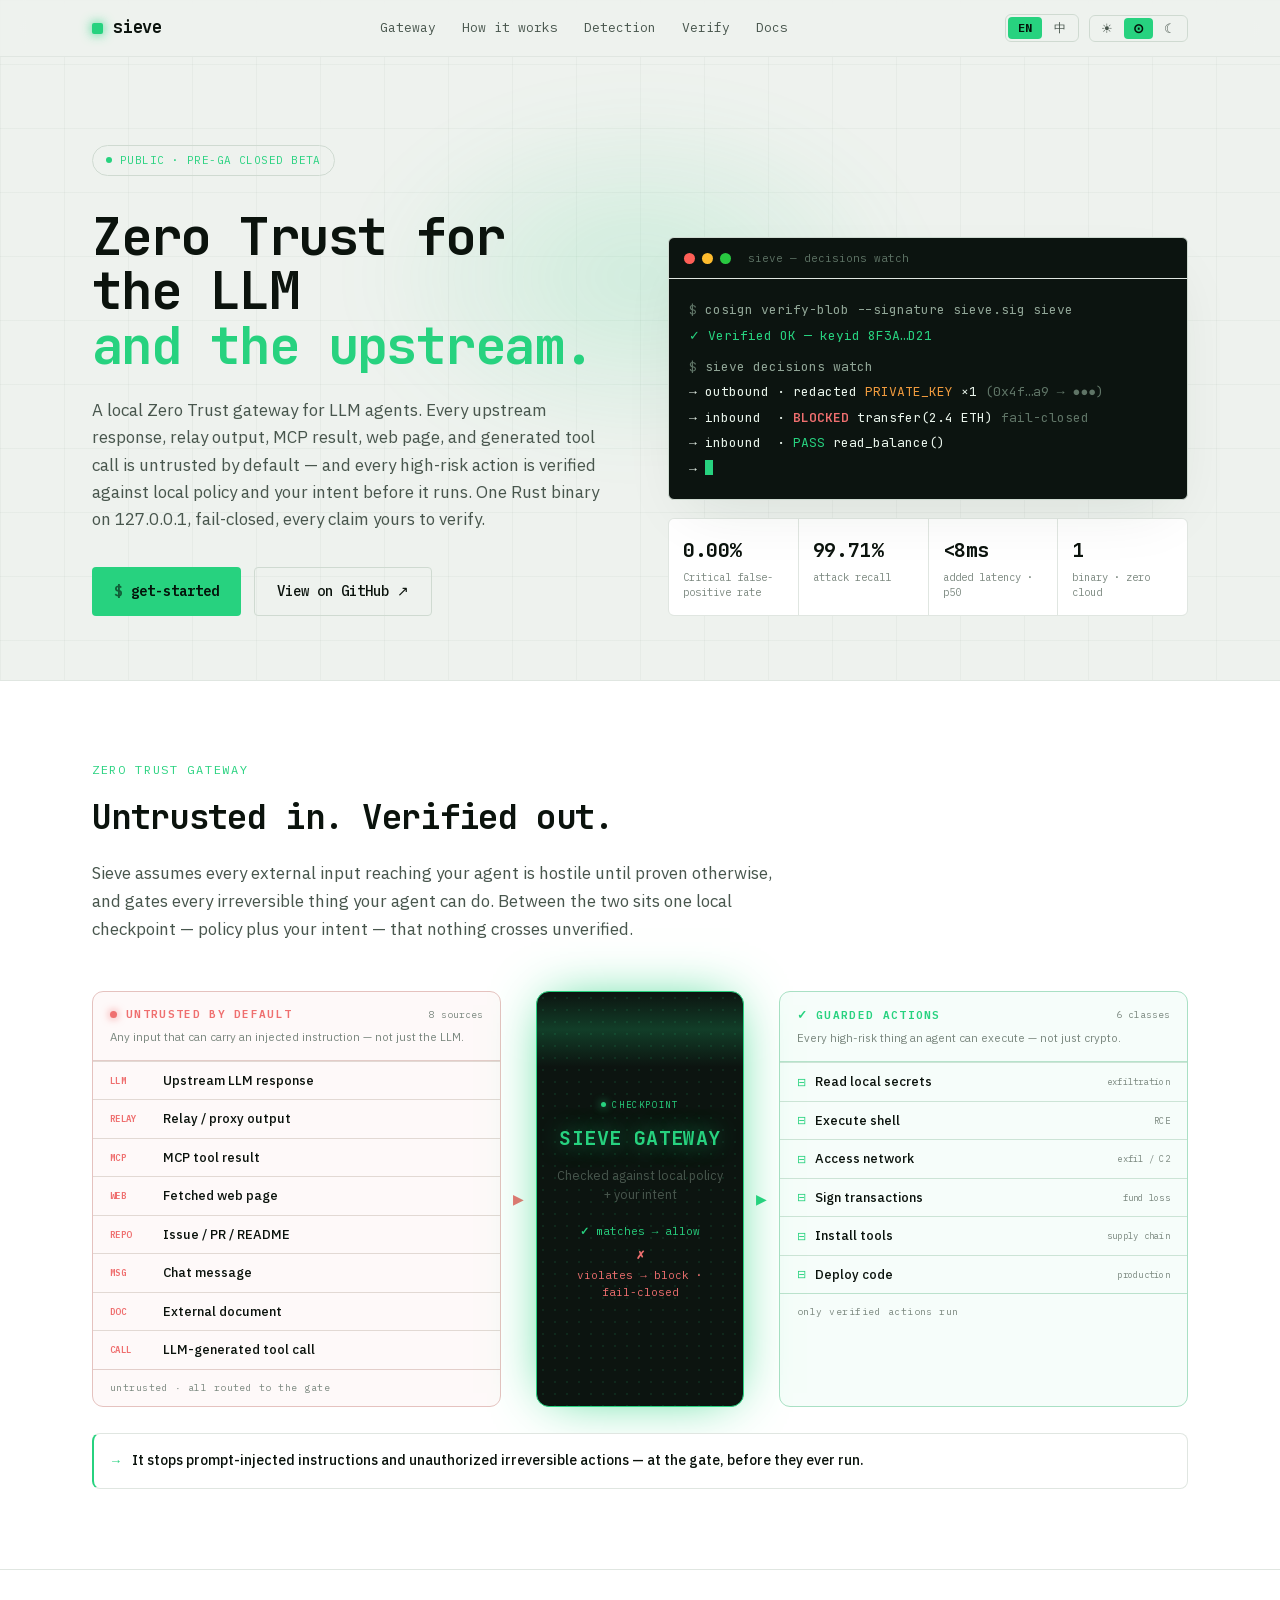
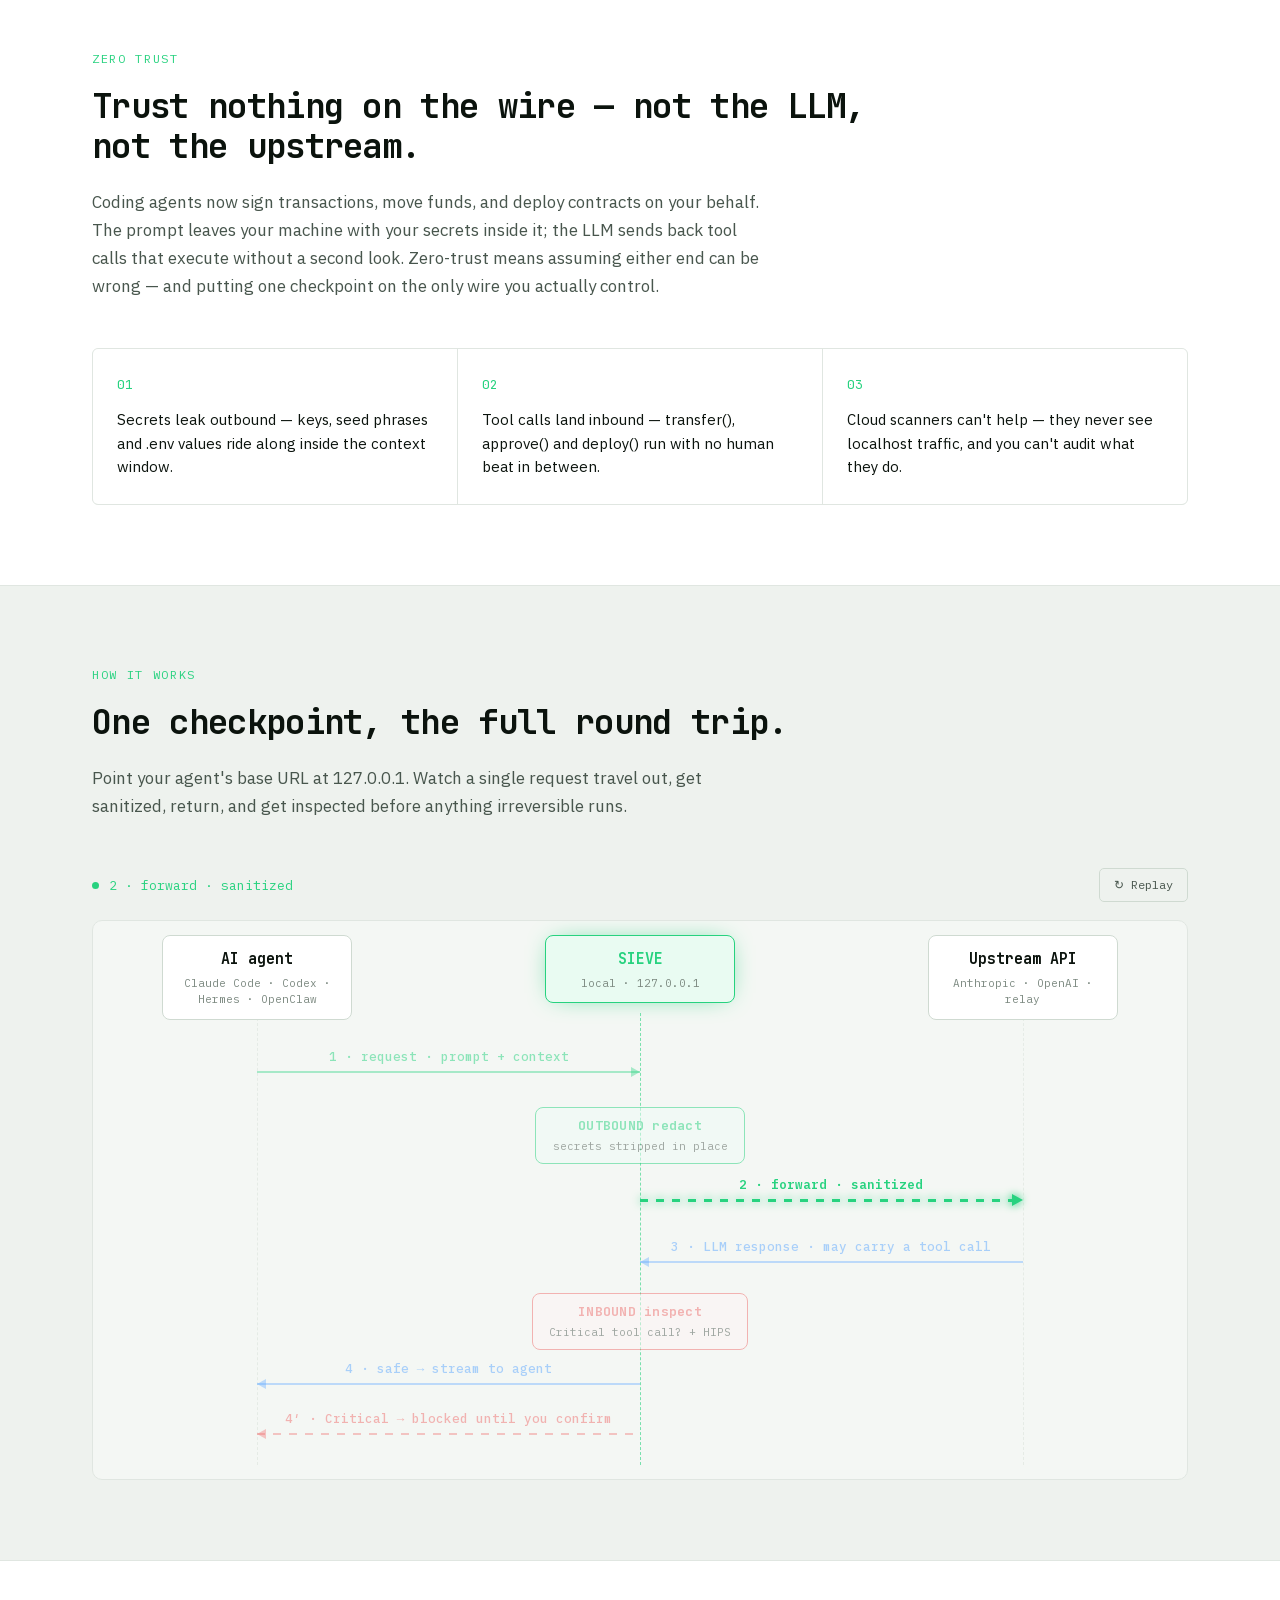
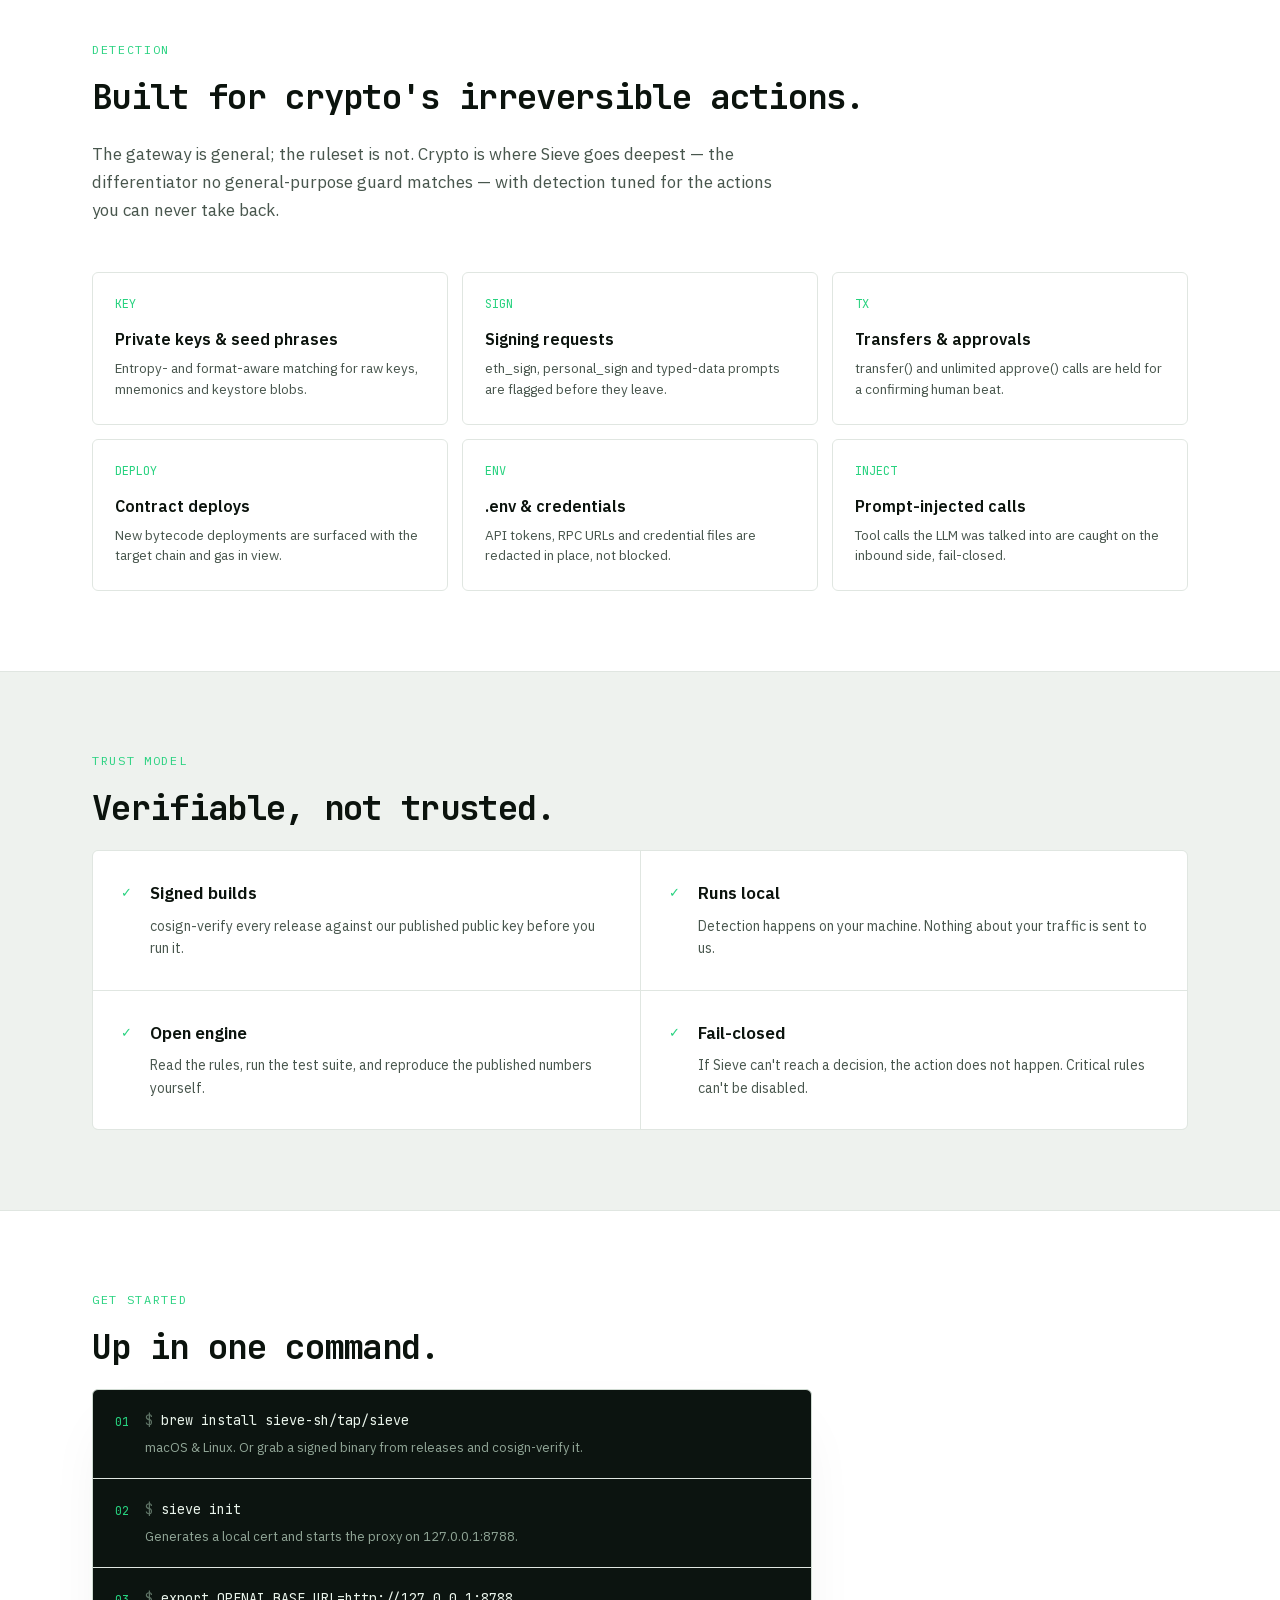
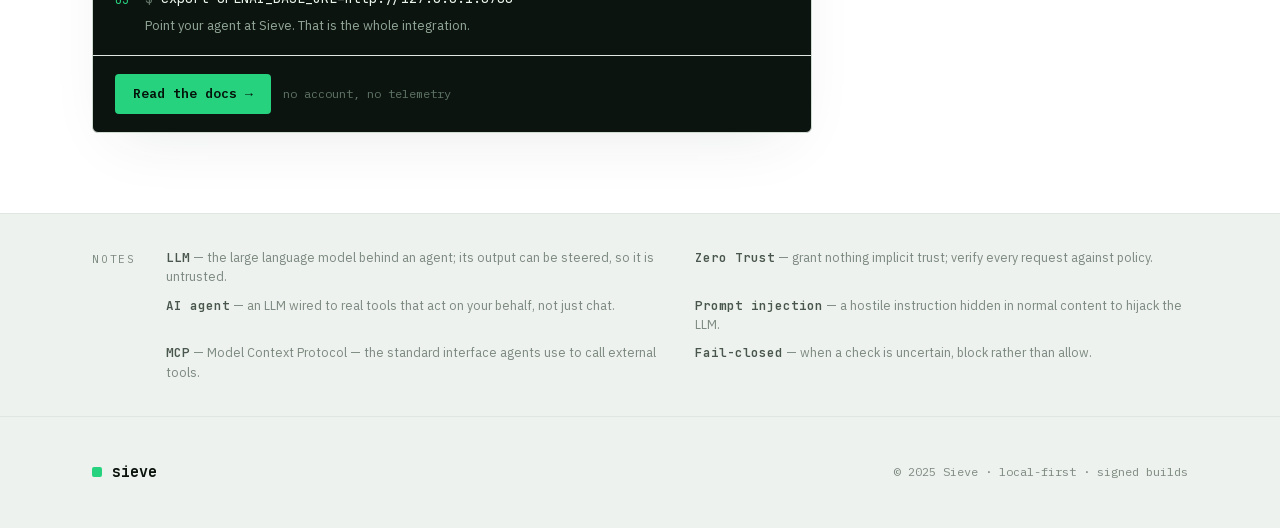
==== index.html @ 23f031e1 "fix: update title and metadata for consistency in index.html Standardize the capitalization of "Zero" ====
<!DOCTYPE html>
<html lang="en" data-theme="system" data-lang="en" data-accent="green">
<head>
  <meta charset="utf-8">
  <meta name="viewport" content="width=device-width, initial-scale=1">
  <title>Sieve — Zero Trust for the LLM and the upstream</title>
  <meta name="description" content="A single Rust binary on 127.0.0.1, wedged between your coding agent and the upstream API: secrets redacted on the way out, dangerous tool calls intercepted on the way in, fail-closed. Every claim is yours to verify.">

  <!-- anti-flash: set data-theme / data-lang from localStorage before CSS paints -->
  <script>
    (function () {
      try {
        var d = document.documentElement;
        d.classList.add('js');
        var th = localStorage.getItem('sieve.theme') || 'system';
        var lg = localStorage.getItem('sieve.lang') || 'en';
        d.setAttribute('data-theme', th);
        d.setAttribute('data-lang', lg);
        d.lang = (lg === 'zh') ? 'zh-CN' : 'en';
      } catch (e) { /* keep markup defaults */ }
    })();
  </script>

  <!-- Open Graph / Twitter (no external image references) -->
  <meta property="og:type" content="website">
  <meta property="og:site_name" content="Sieve">
  <meta property="og:url" content="https://sieveai.dev">
  <meta property="og:title" content="Sieve — Zero Trust for the LLM and the upstream">
  <meta property="og:description" content="A local Zero Trust gateway for LLM agents. A single Rust binary on 127.0.0.1: untrusted in, verified out, fail-closed. Verifiable, not trusted.">
  <meta name="twitter:card" content="summary">
  <meta name="twitter:title" content="Sieve — Zero Trust for the LLM and the upstream">
  <meta name="twitter:description" content="A local Zero Trust gateway for LLM agents. A single Rust binary on 127.0.0.1: untrusted in, verified out, fail-closed. Verifiable, not trusted.">

  <link rel="icon" type="image/svg+xml" href="data:image/svg+xml,%3Csvg xmlns='http://www.w3.org/2000/svg' viewBox='0 0 16 16'%3E%3Crect width='16' height='16' rx='3' fill='%2327d27f'/%3E%3C/svg%3E">
  <link rel="stylesheet" href="./assets/style.css">
  <script defer src="./assets/app.js"></script>
</head>
<body>
  <div class="bg-grid"></div>

  <div class="page" id="top">

    <!-- ============ HEADER ============ -->
    <header class="site-header">
      <div class="site-header__inner">
        <a class="brand" href="index.html">
          <span class="brand__dot"></span>sieve
        </a>
        <button class="nav-toggle" type="button" aria-label="Menu" aria-expanded="false">≡</button>
        <nav class="site-nav">
          <a href="#gateway"><span class="lang-en">Gateway</span><span class="lang-zh">零信任网关</span></a>
          <a href="#how"><span class="lang-en">How it works</span><span class="lang-zh">工作原理</span></a>
          <a href="#detect"><span class="lang-en">Detection</span><span class="lang-zh">检测能力</span></a>
          <a href="#verify"><span class="lang-en">Verify</span><span class="lang-zh">可验证</span></a>
          <a href="docs.html"><span class="lang-en">Docs</span><span class="lang-zh">文档</span></a>
        </nav>
        <div class="header-right">
          <div data-controls></div>
        </div>
      </div>
    </header>

    <main>

      <!-- ============ HERO ============ -->
      <section class="hero">
        <div class="hero__glow"></div>

        <div class="badge">
          <span class="badge__dot"></span>
          <span class="lang-en">PUBLIC · PRE-GA CLOSED BETA</span>
          <span class="lang-zh">公开 · 正式版前封闭测试</span>
        </div>

        <div class="hero__main">
          <div class="hero__body">
            <h1 class="hero__title">
              <span class="lang-en">Zero Trust for the LLM<br><span class="hero__title-accent">and the upstream.</span></span>
              <span class="lang-zh">对大模型、上游，<br><span class="hero__title-accent">零信任。</span></span>
            </h1>

            <p class="hero__sub">
              <span class="lang-en">A local Zero Trust gateway for LLM agents. Every upstream response, relay output, MCP result, web page, and generated tool call is untrusted by default — and every high-risk action is verified against local policy and your intent before it runs. One Rust binary on 127.0.0.1, fail-closed, every claim yours to verify.</span>
              <span class="lang-zh">面向 LLM Agent 的本地零信任安全网关。任何来自上游 LLM、Relay、MCP、网页、Issue、聊天消息、README 或大模型生成的 Tool Call，默认都不可信；在 Agent 执行任何高危动作之前，先在本地按策略与你的意图验证。一个运行在 127.0.0.1 上的 Rust 单二进制，fail-closed，每一条声明你都能自己验证。</span>
            </p>

            <div class="cta-row">
              <a class="btn btn--primary" href="#start">
                <span class="btn__sigil">$</span>
                <span class="lang-en">get-started</span><span class="lang-zh">开始使用</span>
              </a>
              <a class="btn btn--ghost" href="https://github.com/SieveAI-dev/sieve">
                <span class="lang-en">View on GitHub ↗</span><span class="lang-zh">在 GitHub 查看 ↗</span>
              </a>
            </div>
          </div>

          <!-- RIGHT COLUMN: terminal + stats -->
          <div class="hero__aside">
            <!-- terminal proof -->
            <div class="terminal">
              <div class="terminal__bar">
                <span class="terminal__dot terminal__dot--r"></span>
                <span class="terminal__dot terminal__dot--y"></span>
                <span class="terminal__dot terminal__dot--g"></span>
                <span class="terminal__title">sieve — decisions watch</span>
              </div>
              <div class="terminal__body">
                <div><span class="t-prompt">$</span> cosign verify-blob --signature sieve.sig sieve</div>
                <div class="t-ok">✓ Verified OK — keyid 8F3A…D21</div>
                <div class="t-gap"><span class="t-prompt">$</span> sieve decisions watch</div>
                <div class="t-line">→ outbound · redacted <span class="t-warn">PRIVATE_KEY</span> ×1 <span class="t-dim">(0x4f…a9 → ●●●)</span></div>
                <div class="t-line">→ inbound&nbsp; · <span class="t-block">BLOCKED</span> transfer(2.4 ETH) <span class="t-dim">fail-closed</span></div>
                <div class="t-line">→ inbound&nbsp; · <span class="t-pass">PASS</span> read_balance()</div>
                <div class="t-line">→ <span class="cursor"></span></div>
              </div>
            </div>

            <!-- stat strip -->
            <div class="stats">
              <div class="stat">
                <div class="stat__v">0.00%</div>
                <div class="stat__l"><span class="lang-en">Critical false-positive rate</span><span class="lang-zh">Critical 误报率</span></div>
              </div>
              <div class="stat">
                <div class="stat__v">99.71%</div>
                <div class="stat__l"><span class="lang-en">attack recall</span><span class="lang-zh">攻击召回率</span></div>
              </div>
              <div class="stat">
                <div class="stat__v">&lt;8ms</div>
                <div class="stat__l"><span class="lang-en">added latency · p50</span><span class="lang-zh">新增延迟 · p50</span></div>
              </div>
              <div class="stat">
                <div class="stat__v">1</div>
                <div class="stat__l"><span class="lang-en">binary · zero cloud</span><span class="lang-zh">个二进制 · 零云端</span></div>
              </div>
            </div>
          </div>
        </div>
      </section>

      <!-- ============ ZERO TRUST GATEWAY ============ -->
      <section class="section section--alt" id="gateway">
        <div class="section__inner">
          <div class="kicker reveal"><span class="lang-en">ZERO TRUST GATEWAY</span><span class="lang-zh">零信任网关</span></div>
          <h2 class="h2 reveal">
            <span class="lang-en">Untrusted in. Verified out.</span>
            <span class="lang-zh">不可信进，验证后出。</span>
          </h2>
          <p class="section__lead reveal">
            <span class="lang-en">Sieve assumes every external input reaching your agent is hostile until proven otherwise, and gates every irreversible thing your agent can do. Between the two sits one local checkpoint — policy plus your intent — that nothing crosses unverified.</span>
            <span class="lang-zh">Sieve 默认抵达 Agent 的每一个外部输入都是敌意的，直到被证明无害；并为 Agent 能做的每一件不可逆的事设置闸门。两者之间，只有一个本地检查点——策略加你的意图——任何东西未经验证都无法通过。</span>
          </p>

          <!-- CONVERGING PIPELINE: untrusted sources ▶ the gate ▶ guarded actions -->
          <div class="pipe reveal">

            <!-- ① UNTRUSTED INPUTS -->
            <div class="pipe-col pipe-col--in">
              <div class="pipe-col__head">
                <div class="pipe-col__title">
                  <span class="pipe-col__dot"></span>
                  <span class="pipe-col__label"><span class="lang-en">Untrusted by default</span><span class="lang-zh">默认不可信</span></span>
                  <span class="pipe-col__count"><span class="lang-en">8 sources</span><span class="lang-zh">8 类来源</span></span>
                </div>
                <div class="pipe-col__hint"><span class="lang-en">Any input that can carry an injected instruction — not just the LLM.</span><span class="lang-zh">任何可能夹带注入指令的输入——不止是大模型。</span></div>
              </div>
              <div class="pipe-row"><span class="pipe-row__c">LLM</span><span class="pipe-row__t"><span class="lang-en">Upstream LLM response</span><span class="lang-zh">上游 LLM 响应</span></span></div>
              <div class="pipe-row"><span class="pipe-row__c">RELAY</span><span class="pipe-row__t"><span class="lang-en">Relay / proxy output</span><span class="lang-zh">Relay / 中转输出</span></span></div>
              <div class="pipe-row"><span class="pipe-row__c">MCP</span><span class="pipe-row__t"><span class="lang-en">MCP tool result</span><span class="lang-zh">MCP 工具结果</span></span></div>
              <div class="pipe-row"><span class="pipe-row__c">WEB</span><span class="pipe-row__t"><span class="lang-en">Fetched web page</span><span class="lang-zh">抓取的网页</span></span></div>
              <div class="pipe-row"><span class="pipe-row__c">REPO</span><span class="pipe-row__t"><span class="lang-en">Issue / PR / README</span><span class="lang-zh">Issue / PR / README</span></span></div>
              <div class="pipe-row"><span class="pipe-row__c">MSG</span><span class="pipe-row__t"><span class="lang-en">Chat message</span><span class="lang-zh">聊天消息</span></span></div>
              <div class="pipe-row"><span class="pipe-row__c">DOC</span><span class="pipe-row__t"><span class="lang-en">External document</span><span class="lang-zh">外部文档</span></span></div>
              <div class="pipe-row"><span class="pipe-row__c">CALL</span><span class="pipe-row__t"><span class="lang-en">LLM-generated tool call</span><span class="lang-zh">大模型生成的 Tool Call</span></span></div>
              <div class="pipe-col__flow pipe-col__flow--in"><span class="lang-en">untrusted · all routed to the gate</span><span class="lang-zh">默认不可信 · 全部送入网关</span></div>
            </div>

            <!-- ARROW (in → gate) -->
            <div class="pipe-arrow pipe-arrow--in" aria-hidden="true">▶</div>

            <!-- THE GATE -->
            <div class="pipe-gate">
              <div class="pipe-gate__dots" aria-hidden="true"></div>
              <div class="pipe-gate__scan" aria-hidden="true"></div>
              <div class="pipe-gate__inner">
                <div class="pipe-gate__checkpoint"><span class="pipe-gate__cp-dot"></span>CHECKPOINT</div>
                <div class="pipe-gate__name"><span class="lang-en">SIEVE GATEWAY</span><span class="lang-zh">SIEVE 网关</span></div>
                <div class="pipe-gate__mech"><span class="lang-en">Checked against local policy + your intent</span><span class="lang-zh">按本地策略 + 你的意图逐项校验</span></div>
                <div class="pipe-gate__verdicts">
                  <span class="pipe-gate__allow"><span class="pipe-gate__mark">✓</span><span class="lang-en">matches → allow</span><span class="lang-zh">符合 → 放行</span></span>
                  <span class="pipe-gate__block"><span class="pipe-gate__mark">✗</span><span class="lang-en">violates → block · <span style="white-space:nowrap">fail-closed</span></span><span class="lang-zh">违背 → 阻断 · <span style="white-space:nowrap">fail-closed</span></span></span>
                </div>
              </div>
            </div>

            <!-- ARROW (gate → out) -->
            <div class="pipe-arrow pipe-arrow--out" aria-hidden="true">▶</div>

            <!-- ② GUARDED ACTIONS -->
            <div class="pipe-col pipe-col--out">
              <div class="pipe-col__head">
                <div class="pipe-col__title">
                  <span class="pipe-col__check">✓</span>
                  <span class="pipe-col__label"><span class="lang-en">Guarded actions</span><span class="lang-zh">受守护的执行</span></span>
                  <span class="pipe-col__count"><span class="lang-en">6 classes</span><span class="lang-zh">6 类动作</span></span>
                </div>
                <div class="pipe-col__hint"><span class="lang-en">Every high-risk thing an agent can execute — not just crypto.</span><span class="lang-zh">Agent 能执行的一切高危动作——不止 crypto。</span></div>
              </div>
              <div class="pipe-row pipe-row--act"><span class="pipe-row__t"><span class="pipe-row__i">⊟</span><span class="lang-en">Read local secrets</span><span class="lang-zh">读取本地密钥</span></span><span class="pipe-row__r"><span class="lang-en">exfiltration</span><span class="lang-zh">数据外泄</span></span></div>
              <div class="pipe-row pipe-row--act"><span class="pipe-row__t"><span class="pipe-row__i">⊟</span><span class="lang-en">Execute shell</span><span class="lang-zh">执行 Shell</span></span><span class="pipe-row__r">RCE</span></div>
              <div class="pipe-row pipe-row--act"><span class="pipe-row__t"><span class="pipe-row__i">⊟</span><span class="lang-en">Access network</span><span class="lang-zh">访问网络</span></span><span class="pipe-row__r"><span class="lang-en">exfil / C2</span><span class="lang-zh">外泄 / C2</span></span></div>
              <div class="pipe-row pipe-row--act"><span class="pipe-row__t"><span class="pipe-row__i">⊟</span><span class="lang-en">Sign transactions</span><span class="lang-zh">签名交易</span></span><span class="pipe-row__r"><span class="lang-en">fund loss</span><span class="lang-zh">资金损失</span></span></div>
              <div class="pipe-row pipe-row--act"><span class="pipe-row__t"><span class="pipe-row__i">⊟</span><span class="lang-en">Install tools</span><span class="lang-zh">安装工具</span></span><span class="pipe-row__r"><span class="lang-en">supply chain</span><span class="lang-zh">供应链</span></span></div>
              <div class="pipe-row pipe-row--act"><span class="pipe-row__t"><span class="pipe-row__i">⊟</span><span class="lang-en">Deploy code</span><span class="lang-zh">部署代码</span></span><span class="pipe-row__r"><span class="lang-en">production</span><span class="lang-zh">生产环境</span></span></div>
              <div class="pipe-col__flow pipe-col__flow--out"><span class="lang-en">only verified actions run</span><span class="lang-zh">仅放行已验证的动作</span></div>
            </div>

          </div>

          <!-- PROBLEM SOLVED -->
          <div class="pipe-problem reveal">
            <span class="pipe-problem__sigil">→</span>
            <span class="pipe-problem__t"><span class="lang-en">It stops prompt-injected instructions and unauthorized irreversible actions — at the gate, before they ever run.</span><span class="lang-zh">在门口拦下被注入的指令与未经许可的不可逆操作——赶在它们执行之前。</span></span>
          </div>
        </div>
      </section>

      <!-- ============ PROBLEM ============ -->
      <section class="section section--alt">
        <div class="section__inner">
          <div class="kicker reveal"><span class="lang-en">ZERO TRUST</span><span class="lang-zh">零信任</span></div>
          <h2 class="h2 reveal">
            <span class="lang-en">Trust nothing on the wire — not the LLM, not the upstream.</span>
            <span class="lang-zh">链路上谁都不信——不信大模型，也不信上游。</span>
          </h2>
          <p class="section__lead reveal">
            <span class="lang-en">Coding agents now sign transactions, move funds, and deploy contracts on your behalf. The prompt leaves your machine with your secrets inside it; the LLM sends back tool calls that execute without a second look. Zero-trust means assuming either end can be wrong — and putting one checkpoint on the only wire you actually control.</span>
            <span class="lang-zh">编码 agent 如今会代替你签名交易、转移资金、部署合约。提示词带着你的密钥离开本机；大模型把工具调用发回来，未经第二眼便执行。零信任，意味着假设两端都可能出错——并在你唯一真正掌控的那条链路上，设一个检查点。</span>
          </p>
          <div class="grid-3 reveal">
            <div class="prob">
              <div class="prob__n">01</div>
              <div class="prob__t"><span class="lang-en">Secrets leak outbound — keys, seed phrases and .env values ride along inside the context window.</span><span class="lang-zh">密钥随出站泄漏——私钥、助记词、.env 值都夹在上下文窗口里一起发出。</span></div>
            </div>
            <div class="prob">
              <div class="prob__n">02</div>
              <div class="prob__t"><span class="lang-en">Tool calls land inbound — transfer(), approve() and deploy() run with no human beat in between.</span><span class="lang-zh">工具调用随入站落地——transfer()、approve()、deploy() 中间没有任何人为停顿便执行。</span></div>
            </div>
            <div class="prob">
              <div class="prob__n">03</div>
              <div class="prob__t"><span class="lang-en">Cloud scanners can't help — they never see localhost traffic, and you can't audit what they do.</span><span class="lang-zh">云端扫描器帮不上——它们看不到 localhost 流量，你也无法审计它们做了什么。</span></div>
            </div>
          </div>
        </div>
      </section>

      <!-- ============ HOW IT WORKS — interactive diagram ============ -->
      <section class="section" id="how">
        <div class="section__inner">
          <div class="kicker reveal"><span class="lang-en">HOW IT WORKS</span><span class="lang-zh">工作原理</span></div>
          <h2 class="h2 reveal">
            <span class="lang-en">One checkpoint, the full round trip.</span>
            <span class="lang-zh">一个检查点，完整往返。</span>
          </h2>
          <p class="section__lead reveal">
            <span class="lang-en">Point your agent's base URL at 127.0.0.1. Watch a single request travel out, get sanitized, return, and get inspected before anything irreversible runs.</span>
            <span class="lang-zh">把 agent 的 base URL 指向 127.0.0.1。看一次请求如何出站、被净化、返回，并在任何不可逆操作执行前被检查。</span>
          </p>
          <div class="reveal" data-how-diagram></div>
        </div>
      </section>

      <!-- ============ DETECTION ============ -->
      <section class="section section--alt" id="detect">
        <div class="section__inner">
          <div class="kicker reveal"><span class="lang-en">DETECTION</span><span class="lang-zh">检测能力</span></div>
          <h2 class="h2 reveal">
            <span class="lang-en">Built for crypto's irreversible actions.</span>
            <span class="lang-zh">为加密世界中不可逆的操作而生。</span>
          </h2>
          <p class="section__lead reveal">
            <span class="lang-en">The gateway is general; the ruleset is not. Crypto is where Sieve goes deepest — the differentiator no general-purpose guard matches — with detection tuned for the actions you can never take back.</span>
            <span class="lang-zh">网关是通用的，规则集却不是。Crypto 是 Sieve 下探最深的地方——通用防护无法企及的差异化护城河——检测专为那些永远无法收回的操作而调校。</span>
          </p>
          <div class="cards-3">
            <div class="detect reveal">
              <div class="detect__k">KEY</div>
              <div class="detect__t"><span class="lang-en">Private keys &amp; seed phrases</span><span class="lang-zh">私钥与助记词</span></div>
              <div class="detect__d"><span class="lang-en">Entropy- and format-aware matching for raw keys, mnemonics and keystore blobs.</span><span class="lang-zh">基于熵值与格式感知，匹配裸私钥、助记词与 keystore 数据。</span></div>
            </div>
            <div class="detect reveal">
              <div class="detect__k">SIGN</div>
              <div class="detect__t"><span class="lang-en">Signing requests</span><span class="lang-zh">签名请求</span></div>
              <div class="detect__d"><span class="lang-en">eth_sign, personal_sign and typed-data prompts are flagged before they leave.</span><span class="lang-zh">eth_sign、personal_sign 与类型化数据提示，在离开前即被标记。</span></div>
            </div>
            <div class="detect reveal">
              <div class="detect__k">TX</div>
              <div class="detect__t"><span class="lang-en">Transfers &amp; approvals</span><span class="lang-zh">转账与授权</span></div>
              <div class="detect__d"><span class="lang-en">transfer() and unlimited approve() calls are held for a confirming human beat.</span><span class="lang-zh">transfer() 与无限额 approve() 调用会被暂留，等待一次人为确认。</span></div>
            </div>
            <div class="detect reveal">
              <div class="detect__k">DEPLOY</div>
              <div class="detect__t"><span class="lang-en">Contract deploys</span><span class="lang-zh">合约部署</span></div>
              <div class="detect__d"><span class="lang-en">New bytecode deployments are surfaced with the target chain and gas in view.</span><span class="lang-zh">新字节码的部署会连同目标链与 gas 一并呈现。</span></div>
            </div>
            <div class="detect reveal">
              <div class="detect__k">ENV</div>
              <div class="detect__t"><span class="lang-en">.env &amp; credentials</span><span class="lang-zh">.env 与凭据</span></div>
              <div class="detect__d"><span class="lang-en">API tokens, RPC URLs and credential files are redacted in place, not blocked.</span><span class="lang-zh">API 令牌、RPC 地址与凭据文件就地脱敏，而非直接阻断。</span></div>
            </div>
            <div class="detect reveal">
              <div class="detect__k">INJECT</div>
              <div class="detect__t"><span class="lang-en">Prompt-injected calls</span><span class="lang-zh">注入式调用</span></div>
              <div class="detect__d"><span class="lang-en">Tool calls the LLM was talked into are caught on the inbound side, fail-closed.</span><span class="lang-zh">大模型被诱导发出的工具调用，在入站侧被捕获，fail-closed。</span></div>
            </div>
          </div>
        </div>
      </section>

      <!-- ============ VERIFY ============ -->
      <section class="section" id="verify">
        <div class="section__inner">
          <div class="kicker reveal"><span class="lang-en">TRUST MODEL</span><span class="lang-zh">信任模型</span></div>
          <h2 class="h2 reveal">
            <span class="lang-en">Verifiable, not trusted.</span>
            <span class="lang-zh">可验证，而非仅仅信任。</span>
          </h2>
          <div class="grid-2 reveal">
            <div class="verify">
              <div class="verify__n">✓</div>
              <div>
                <div class="verify__t"><span class="lang-en">Signed builds</span><span class="lang-zh">签名构建</span></div>
                <div class="verify__d"><span class="lang-en">cosign-verify every release against our published public key before you run it.</span><span class="lang-zh">在运行前，用我们公布的公钥对每个版本执行 cosign-verify。</span></div>
              </div>
            </div>
            <div class="verify">
              <div class="verify__n">✓</div>
              <div>
                <div class="verify__t"><span class="lang-en">Runs local</span><span class="lang-zh">本地运行</span></div>
                <div class="verify__d"><span class="lang-en">Detection happens on your machine. Nothing about your traffic is sent to us.</span><span class="lang-zh">检测在你的机器上完成。你的流量不会有任何内容被发送给我们。</span></div>
              </div>
            </div>
            <div class="verify">
              <div class="verify__n">✓</div>
              <div>
                <div class="verify__t"><span class="lang-en">Open engine</span><span class="lang-zh">开放引擎</span></div>
                <div class="verify__d"><span class="lang-en">Read the rules, run the test suite, and reproduce the published numbers yourself.</span><span class="lang-zh">阅读规则、运行测试套件，亲手复现公布的数字。</span></div>
              </div>
            </div>
            <div class="verify">
              <div class="verify__n">✓</div>
              <div>
                <div class="verify__t"><span class="lang-en">Fail-closed</span><span class="lang-zh">Fail-closed</span></div>
                <div class="verify__d"><span class="lang-en">If Sieve can't reach a decision, the action does not happen. Critical rules can't be disabled.</span><span class="lang-zh">Sieve 无法做出判断时，该操作就不会发生。Critical 规则无法被关闭。</span></div>
              </div>
            </div>
          </div>
        </div>
      </section>

      <!-- ============ GET STARTED ============ -->
      <section class="section section--alt" id="start">
        <div class="section__inner">
          <div class="kicker reveal"><span class="lang-en">GET STARTED</span><span class="lang-zh">开始使用</span></div>
          <h2 class="h2 reveal">
            <span class="lang-en">Up in one command.</span>
            <span class="lang-zh">一条命令即可启动。</span>
          </h2>
          <div class="steps reveal">
            <div class="step">
              <div class="step__n">01</div>
              <div class="step__main">
                <div class="step__cmd"><span class="t-prompt">$ </span>brew install sieve-sh/tap/sieve</div>
                <div class="step__note"><span class="lang-en">macOS &amp; Linux. Or grab a signed binary from releases and cosign-verify it.</span><span class="lang-zh">macOS 与 Linux。或从 releases 获取签名二进制并 cosign-verify。</span></div>
              </div>
            </div>
            <div class="step">
              <div class="step__n">02</div>
              <div class="step__main">
                <div class="step__cmd"><span class="t-prompt">$ </span>sieve init</div>
                <div class="step__note"><span class="lang-en">Generates a local cert and starts the proxy on 127.0.0.1:8788.</span><span class="lang-zh">生成本地证书，并在 127.0.0.1:8788 启动代理。</span></div>
              </div>
            </div>
            <div class="step">
              <div class="step__n">03</div>
              <div class="step__main">
                <div class="step__cmd"><span class="t-prompt">$ </span>export OPENAI_BASE_URL=http://127.0.0.1:8788</div>
                <div class="step__note"><span class="lang-en">Point your agent at Sieve. That is the whole integration.</span><span class="lang-zh">把 agent 指向 Sieve。集成到此为止。</span></div>
              </div>
            </div>
            <div class="steps__foot">
              <a class="btn btn--primary" href="docs.html" style="padding:10px 18px; font-size:13px;">
                <span class="lang-en">Read the docs →</span><span class="lang-zh">阅读文档 →</span>
              </a>
              <span class="steps__foot-note"><span class="lang-en">no account, no telemetry</span><span class="lang-zh">无需账号，无遥测</span></span>
            </div>
          </div>
        </div>
      </section>

      <!-- ============ NOTES (glossary footnotes) ============ -->
      <section class="section" id="glossary">
        <div class="section__inner">
          <div class="gloss">
            <div class="gloss__kicker"><span class="lang-en">NOTES</span><span class="lang-zh">注释</span></div>
            <div class="gloss__grid">
              <div class="gloss__item">
                <span class="gloss__term">LLM</span>
                <span class="gloss__sep"> — </span>
                <span class="gloss__def"><span class="lang-en">the large language model behind an agent; its output can be steered, so it is untrusted.</span><span class="lang-zh">agent 背后的大语言模型；输出会被左右，故视为不可信。</span></span>
              </div>
              <div class="gloss__item">
                <span class="gloss__term"><span class="lang-en">Zero Trust</span><span class="lang-zh">零信任 (Zero Trust)</span></span>
                <span class="gloss__sep"> — </span>
                <span class="gloss__def"><span class="lang-en">grant nothing implicit trust; verify every request against policy.</span><span class="lang-zh">不给任何主体默认信任，按策略逐一验证每个请求。</span></span>
              </div>
              <div class="gloss__item">
                <span class="gloss__term">AI agent</span>
                <span class="gloss__sep"> — </span>
                <span class="gloss__def"><span class="lang-en">an LLM wired to real tools that act on your behalf, not just chat.</span><span class="lang-zh">接上真实工具、能代你行动的大模型，而非只会聊天。</span></span>
              </div>
              <div class="gloss__item">
                <span class="gloss__term"><span class="lang-en">Prompt injection</span><span class="lang-zh">提示词注入</span></span>
                <span class="gloss__sep"> — </span>
                <span class="gloss__def"><span class="lang-en">a hostile instruction hidden in normal content to hijack the LLM.</span><span class="lang-zh">藏进正常内容里的敌意指令，用来劫持大模型。</span></span>
              </div>
              <div class="gloss__item">
                <span class="gloss__term">MCP</span>
                <span class="gloss__sep"> — </span>
                <span class="gloss__def"><span class="lang-en">Model Context Protocol — the standard interface agents use to call external tools.</span><span class="lang-zh">模型上下文协议；agent 调用外部工具的标准接口。</span></span>
              </div>
              <div class="gloss__item">
                <span class="gloss__term">Fail-closed</span>
                <span class="gloss__sep"> — </span>
                <span class="gloss__def"><span class="lang-en">when a check is uncertain, block rather than allow.</span><span class="lang-zh">校验不确定时一律阻断，而非放行。</span></span>
              </div>
            </div>
          </div>
        </div>
      </section>
    </main>

    <!-- ============ FOOTER ============ -->
    <footer class="site-footer">
      <div class="site-footer__inner">
        <a class="site-footer__brand" href="index.html">
          <span class="brand__dot"></span>sieve
        </a>
        <div class="site-footer__meta">
          <span class="lang-en">© 2025 Sieve · local-first · signed builds</span>
          <span class="lang-zh">© 2025 Sieve · 本地优先 · 签名构建</span>
        </div>
      </div>
    </footer>
  </div>
</body>
</html>
---- assets/style.css ----
/* ==========================================================================
   Sieve — shared design system
   Ported from the Claude Design .dc sources (Sieve.dc.html / Sieve Docs.dc.html).
   Self-hosted fonts only. Zero external dependencies / no http(s) links.
   ========================================================================== */

/* ---------------------------------------------------------------------------
   @font-face  (11 self-hosted woff2, font-display:swap)
   --------------------------------------------------------------------------- */
@font-face { font-family:'JetBrains Mono'; font-style:normal; font-weight:400; font-display:swap; src:url('./fonts/jetbrains-mono-400.woff2') format('woff2'); }
@font-face { font-family:'JetBrains Mono'; font-style:normal; font-weight:500; font-display:swap; src:url('./fonts/jetbrains-mono-500.woff2') format('woff2'); }
@font-face { font-family:'JetBrains Mono'; font-style:normal; font-weight:600; font-display:swap; src:url('./fonts/jetbrains-mono-600.woff2') format('woff2'); }
@font-face { font-family:'JetBrains Mono'; font-style:normal; font-weight:700; font-display:swap; src:url('./fonts/jetbrains-mono-700.woff2') format('woff2'); }

@font-face { font-family:'IBM Plex Sans'; font-style:normal; font-weight:400; font-display:swap; src:url('./fonts/ibm-plex-sans-400.woff2') format('woff2'); }
@font-face { font-family:'IBM Plex Sans'; font-style:normal; font-weight:500; font-display:swap; src:url('./fonts/ibm-plex-sans-500.woff2') format('woff2'); }
@font-face { font-family:'IBM Plex Sans'; font-style:normal; font-weight:600; font-display:swap; src:url('./fonts/ibm-plex-sans-600.woff2') format('woff2'); }
@font-face { font-family:'IBM Plex Sans'; font-style:normal; font-weight:700; font-display:swap; src:url('./fonts/ibm-plex-sans-700.woff2') format('woff2'); }

@font-face { font-family:'IBM Plex Mono'; font-style:normal; font-weight:400; font-display:swap; src:url('./fonts/ibm-plex-mono-400.woff2') format('woff2'); }
@font-face { font-family:'IBM Plex Mono'; font-style:normal; font-weight:500; font-display:swap; src:url('./fonts/ibm-plex-mono-500.woff2') format('woff2'); }
@font-face { font-family:'IBM Plex Mono'; font-style:normal; font-weight:600; font-display:swap; src:url('./fonts/ibm-plex-mono-600.woff2') format('woff2'); }

/* ---------------------------------------------------------------------------
   Font-family aliases  (CJK fallbacks appended; CN has no matching glyphs)
   --------------------------------------------------------------------------- */
:root {
  --ff-display: 'JetBrains Mono', 'PingFang SC', 'Microsoft YaHei', monospace;  /* headings / brand / code */
  --ff-body:    'IBM Plex Sans', 'PingFang SC', 'Microsoft YaHei', sans-serif;  /* body copy */
  --ff-mono:    'IBM Plex Mono', 'PingFang SC', 'Microsoft YaHei', monospace;   /* labels / nav / mono UI */
}

/* ---------------------------------------------------------------------------
   Theme tokens  (mounted on <html data-theme=...>; default = system/dark)
   Sequence-diagram colors: GREEN=var(--accent), BLUE=#5fa8ff, RED=#ef6f6f
   --------------------------------------------------------------------------- */
html,
html[data-theme="dark"],
html[data-theme="system"] {
  --bg:#070b08; --bg2:#0a100c; --surface:#0c1410; --surface2:#0e1813;
  --border:#17251b; --border2:#243a2b;
  --text:#e9f4eb; --text2:#90a596; --text3:#5f7466;
  --shadow:rgba(0,0,0,.45); --grid:rgba(255,255,255,.025); --term:#0b120d;
  --tt:#e9f4eb; --tt2:#90a596; --tt3:#5f7466;
  --seq-blue:#5fa8ff; --seq-red:#ef6f6f; --warn:#ef9a3d;
}
html[data-theme="light"] {
  --bg:#eef2ee; --bg2:#ffffff; --surface:#ffffff; --surface2:#f4f7f4;
  --border:#e0e6e1; --border2:#cfdad1;
  --text:#0b130d; --text2:#48564d; --text3:#7c8980;
  --shadow:rgba(20,45,28,.10); --grid:rgba(0,40,15,.03); --term:#0c1410;
  --tt:#e9f4eb; --tt2:#90a596; --tt3:#5f7466;
  --seq-blue:#5fa8ff; --seq-red:#ef6f6f; --warn:#ef9a3d;
}
@media (prefers-color-scheme: light) {
  html[data-theme="system"] {
    --bg:#eef2ee; --bg2:#ffffff; --surface:#ffffff; --surface2:#f4f7f4;
    --border:#e0e6e1; --border2:#cfdad1;
    --text:#0b130d; --text2:#48564d; --text3:#7c8980;
    --shadow:rgba(20,45,28,.10); --grid:rgba(0,40,15,.03); --term:#0c1410;
  }
}

/* ---------------------------------------------------------------------------
   Accent tokens
   --------------------------------------------------------------------------- */
html,
html[data-accent="green"]  { --accent:#27d27f; --accent-fg:#04130a; }
html[data-accent="indigo"] { --accent:#5b6cf0; --accent-fg:#ffffff; }
html[data-accent="amber"]  { --accent:#ef9a3d; --accent-fg:#1c1206; }
html[data-accent="violet"] { --accent:#8b5cf6; --accent-fg:#ffffff; }

/* ---------------------------------------------------------------------------
   Base / reset / typography
   --------------------------------------------------------------------------- */
*, *::before, *::after { box-sizing:border-box; }

html { scroll-behavior:smooth; -webkit-text-size-adjust:100%; }
@media (prefers-reduced-motion: reduce) { html { scroll-behavior:auto; } }

body {
  margin:0;
  min-height:100vh;
  position:relative;
  font-family:var(--ff-body);
  font-size:16px;
  line-height:1.5;
  background:var(--bg);
  color:var(--text);
  -webkit-font-smoothing:antialiased;
  -moz-osx-font-smoothing:grayscale;
  text-rendering:optimizeLegibility;
}

a { color:inherit; text-decoration:none; }
img, svg { display:block; max-width:100%; }
h1, h2, h3, h4, p { margin:0; }
button { font:inherit; }

::selection { background:var(--accent); color:var(--accent-fg); }

a:focus-visible,
button:focus-visible {
  outline:2px solid var(--accent); outline-offset:3px; border-radius:4px;
}

/* backdrop grid (fixed, behind everything) */
.bg-grid {
  position:fixed; inset:0; pointer-events:none; z-index:0;
  background-image:
    linear-gradient(var(--grid) 1px, transparent 1px),
    linear-gradient(90deg, var(--grid) 1px, transparent 1px);
  background-size:64px 64px;
}

/* page content sits above the grid */
.page { position:relative; z-index:1; }

/* shared content wrapper */
.wrap { max-width:1160px; margin:0 auto; padding:0 32px; }

/* ---------------------------------------------------------------------------
   Header / nav / controls
   --------------------------------------------------------------------------- */
.site-header {
  position:sticky; top:0; z-index:40;
  backdrop-filter:blur(12px); -webkit-backdrop-filter:blur(12px);
  background:color-mix(in srgb, var(--bg) 82%, transparent);
  border-bottom:1px solid var(--border);
}
.site-header__inner {
  max-width:1160px; margin:0 auto; padding:14px 32px;
  display:flex; align-items:center; justify-content:space-between; gap:24px;
}

.brand {
  display:flex; align-items:center; gap:10px;
  font-family:var(--ff-display); font-size:17px; font-weight:700;
  letter-spacing:-.01em; color:var(--text);
}
.brand__dot {
  width:11px; height:11px; flex:none;
  background:var(--accent); border-radius:2px;
  box-shadow:0 0 12px var(--accent);
}
.brand__suffix { color:var(--text3); font-weight:400; }

.site-nav {
  display:flex; align-items:center; gap:26px;
  font-family:var(--ff-mono); font-size:13px; color:var(--text2);
}
.site-nav a { transition:color .15s; }
.site-nav a:hover { color:var(--text); }

.header-right { display:flex; align-items:center; gap:14px; }

/* segmented controls (built by app.js into [data-controls]) */
.controls { display:flex; align-items:center; gap:10px; }
.seg {
  display:flex; align-items:center; gap:2px;
  border:1px solid var(--border2); border-radius:6px; padding:2px;
}
.seg__btn {
  cursor:pointer; font-family:var(--ff-mono); font-size:12px;
  padding:5px 10px; border-radius:4px; line-height:1;
  transition:all .15s; color:var(--text2);
  background:transparent; font-weight:400;
  border:none; -webkit-appearance:none; appearance:none;
}
.seg__btn--icon { font-size:13px; padding:4px 9px; }
.seg__btn.is-active { color:var(--accent-fg); background:var(--accent); font-weight:600; }

/* mobile menu toggle (hidden on desktop) */
.nav-toggle {
  display:none; cursor:pointer;
  font-family:var(--ff-mono); font-size:18px; line-height:1;
  color:var(--text); background:transparent;
  border:1px solid var(--border2); border-radius:6px;
  padding:6px 11px; -webkit-appearance:none; appearance:none;
}

/* ---------------------------------------------------------------------------
   Section scaffolding
   --------------------------------------------------------------------------- */
.section { border-top:1px solid var(--border); }
.section--alt { background:var(--bg2); }
.section__inner { max-width:1160px; margin:0 auto; padding:80px 32px; }

.kicker {
  font-family:var(--ff-mono); font-size:12px; letter-spacing:.14em;
  color:var(--accent); margin-bottom:18px;
}
.h2 {
  font-family:var(--ff-display); font-size:34px; line-height:1.18;
  font-weight:700; letter-spacing:-.02em; margin:0 0 22px; max-width:780px;
}
.section__lead {
  font-size:17px; line-height:1.65; color:var(--text2);
  max-width:680px; margin:0 0 48px;
}

/* ---------------------------------------------------------------------------
   Hero
   --------------------------------------------------------------------------- */
.hero { position:relative; max-width:1160px; margin:0 auto; padding:88px 32px 64px; overflow-x:clip; }
.hero__glow {
  position:absolute; top:40px; left:50%; transform:translateX(-50%);
  width:560px; height:360px; pointer-events:none; filter:blur(30px);
  background:radial-gradient(ellipse at center, color-mix(in srgb, var(--accent) 16%, transparent), transparent 70%);
}
.hero__main {
  position:relative; display:grid; grid-template-columns:1fr 1fr;
  gap:56px; align-items:end;
}
.hero__body { position:relative; min-width:0; }
.hero__aside { display:flex; flex-direction:column; gap:18px; min-width:0; }

.badge {
  position:relative;
  display:inline-flex; align-items:center; gap:8px;
  font-family:var(--ff-mono); font-size:11px; letter-spacing:.04em;
  color:var(--accent); border:1px solid var(--border2);
  border-radius:999px; padding:6px 13px; margin-bottom:34px;
}
.badge__dot {
  width:6px; height:6px; border-radius:50%; background:var(--accent);
  animation:pulse 1.8s infinite;
}

.hero__title {
  font-family:var(--ff-display); font-size:52px; line-height:1.05;
  margin:0 0 24px; font-weight:700; letter-spacing:-.03em;
}
.hero__title-accent { color:var(--accent); }
.hero__sub {
  font-size:17px; line-height:1.6; color:var(--text2);
  margin:0 0 34px;
}

.cta-row { display:flex; gap:13px; flex-wrap:wrap; }
.btn {
  font-family:var(--ff-mono); font-size:14px; font-weight:500;
  padding:13px 22px; border-radius:4px;
  display:inline-flex; align-items:center; gap:9px;
  transition:filter .15s, border-color .15s, color .15s;
  cursor:pointer;
}
.btn--primary { font-weight:600; color:var(--accent-fg); background:var(--accent); }
.btn--primary:hover { filter:brightness(1.06); }
.btn--primary .btn__sigil { opacity:.6; }
.btn--ghost { color:var(--text); border:1px solid var(--border2); }
.btn--ghost:hover { border-color:var(--accent); color:var(--accent); }

/* ---------------------------------------------------------------------------
   Terminal block (hero proof + get-started)
   --------------------------------------------------------------------------- */
.terminal {
  position:relative; max-width:680px;
  background:var(--term); border:1px solid var(--border2); border-radius:6px;
  box-shadow:0 24px 60px -20px var(--shadow); overflow:hidden;
}
.terminal__bar {
  display:flex; align-items:center; gap:7px;
  padding:12px 15px; border-bottom:1px solid var(--border);
}
.terminal__dot { width:11px; height:11px; border-radius:50%; flex:none; }
.terminal__dot--r { background:#ff5f57; }
.terminal__dot--y { background:#febc2e; }
.terminal__dot--g { background:#28c840; }
.terminal__title {
  margin-left:10px; font-family:var(--ff-mono); font-size:11px; color:var(--tt3);
}
.terminal__body {
  padding:18px 20px;
  font-family:var(--ff-display); font-size:13px; line-height:1.95; color:var(--tt2);
}
.terminal__body .t-line { color:var(--tt); }
.t-prompt { color:var(--tt3); }
.t-ok, .t-pass { color:var(--accent); }
.t-warn { color:var(--warn); }
.t-block { color:var(--seq-red); font-weight:600; }
.t-dim { color:var(--tt3); }
.t-gap { margin-top:6px; }
.cursor {
  display:inline-block; width:8px; height:15px; vertical-align:-2px;
  background:var(--accent); animation:blink 1.1s step-end infinite;
}

/* ---------------------------------------------------------------------------
   Stat strip (hero)
   --------------------------------------------------------------------------- */
.stats {
  display:grid; grid-template-columns:repeat(4,1fr); gap:1px;
  background:var(--border); border:1px solid var(--border); border-radius:6px;
  overflow:hidden;
}
.stat { background:var(--surface); padding:16px 14px; }
.stat__v {
  font-family:var(--ff-display); font-size:20px; font-weight:700;
  color:var(--text); letter-spacing:-.02em;
}
.stat__l {
  font-family:var(--ff-mono); font-size:10.5px; color:var(--text3);
  margin-top:5px; line-height:1.4;
}

/* Hero stacks to a single column on narrow viewports: copy first, then the
   terminal + stats aside beneath it. */
@media (max-width: 880px) {
  .hero__main { grid-template-columns:1fr; gap:36px; align-items:stretch; }
  .terminal { max-width:none; }
}

/* ---------------------------------------------------------------------------
   Zero Trust Gateway — converging pipeline
   (untrusted inputs ▶ glowing SIEVE gate ▶ guarded actions)
   Ported from the .dc design (.s-pipe / .s-gate / scanY); inline colors mapped
   to site tokens, the danger red mapped to --seq-red (#ef6f6f).
   --------------------------------------------------------------------------- */
.pipe { display:flex; align-items:stretch; gap:0; }

/* input / action columns ------------------------------------------------- */
.pipe-col {
  flex:1; min-width:0; overflow:hidden;
  border:1px solid var(--border); border-radius:11px; background:var(--surface);
}
.pipe-col--in {
  border-color:color-mix(in srgb, var(--seq-red) 30%, var(--border));
  background:color-mix(in srgb, var(--seq-red) 4%, var(--surface));
}
.pipe-col--out {
  border-color:color-mix(in srgb, var(--accent) 30%, var(--border));
  background:color-mix(in srgb, var(--accent) 4%, var(--surface));
}

.pipe-col__head { padding:14px 17px; border-bottom:1px solid var(--border); }
.pipe-col--in  .pipe-col__head { border-bottom-color:color-mix(in srgb, var(--seq-red) 22%, var(--border)); }
.pipe-col--out .pipe-col__head { border-bottom-color:color-mix(in srgb, var(--accent) 22%, var(--border)); }

.pipe-col__title { display:flex; align-items:center; gap:9px; margin-bottom:6px; }
.pipe-col__dot {
  flex:none; width:7px; height:7px; border-radius:50%;
  background:var(--seq-red); box-shadow:0 0 9px var(--seq-red);
  animation:pulse 1.6s infinite;
}
.pipe-col__check { flex:none; font-family:var(--ff-display); font-size:12px; font-weight:700; color:var(--accent); }
.pipe-col__label {
  flex:1; min-width:0;
  font-family:var(--ff-mono); font-size:11px; letter-spacing:.12em;
  text-transform:uppercase; font-weight:600;
}
.pipe-col--in  .pipe-col__label { color:var(--seq-red); }
.pipe-col--out .pipe-col__label { color:var(--accent); }
.pipe-col__count {
  flex:none; font-family:var(--ff-mono); font-size:9.5px;
  color:var(--text3); white-space:nowrap;
}
.pipe-col__hint { font-size:11.5px; line-height:1.45; color:var(--text3); }

.pipe-row {
  display:flex; align-items:center; gap:11px;
  padding:9px 17px; border-top:1px solid var(--border); transition:background .15s;
}
.pipe-col--in  .pipe-row { border-top-color:color-mix(in srgb, var(--seq-red) 11%, var(--border)); }
.pipe-col--out .pipe-row { border-top-color:color-mix(in srgb, var(--accent) 11%, var(--border)); }
.pipe-col--in  .pipe-row:hover { background:color-mix(in srgb, var(--seq-red) 8%, transparent); }
.pipe-col--out .pipe-row:hover { background:color-mix(in srgb, var(--accent) 8%, transparent); }

.pipe-row__c {
  flex:none; width:42px;
  font-family:var(--ff-mono); font-size:9px; font-weight:600; letter-spacing:.03em;
  color:var(--seq-red);
}
.pipe-row__t {
  flex:1; min-width:0; font-size:13px; color:var(--text); font-weight:500;
}
.pipe-row--act .pipe-row__t {
  display:flex; align-items:center; gap:9px;
  white-space:nowrap; overflow:hidden; text-overflow:ellipsis;
}
.pipe-row__i { flex:none; font-family:var(--ff-display); font-size:11px; color:var(--accent); }
.pipe-row__r {
  flex:none; font-family:var(--ff-mono); font-size:9px; letter-spacing:.03em; color:var(--text3);
}

.pipe-col__flow {
  padding:11px 17px; border-top:1px solid var(--border);
  font-family:var(--ff-mono); font-size:9.5px; letter-spacing:.05em; color:var(--text3);
}
.pipe-col__flow--in  { border-top-color:color-mix(in srgb, var(--seq-red) 20%, var(--border)); }
.pipe-col__flow--out { border-top-color:color-mix(in srgb, var(--accent) 20%, var(--border)); }

/* converging arrows ------------------------------------------------------ */
.pipe-arrow {
  flex:none; display:flex; align-items:center; justify-content:center;
  padding:0 12px; font-size:14px;
}
.pipe-arrow--in  { color:var(--seq-red); }
.pipe-arrow--out { color:var(--accent); }

/* the glowing gate ------------------------------------------------------- */
.pipe-gate {
  flex:none; width:208px; position:relative; overflow:hidden;
  border:1px solid var(--accent); border-radius:13px; background:var(--term);
  box-shadow:0 0 52px -14px var(--accent);
  display:flex; flex-direction:column;
}
.pipe-gate__dots {
  position:absolute; inset:0; pointer-events:none; opacity:.26;
  background-image:radial-gradient(color-mix(in srgb, var(--accent) 40%, transparent) 1px, transparent 1.4px);
  background-size:12px 12px;
}
.pipe-gate__scan {
  position:absolute; left:0; right:0; height:18%; pointer-events:none;
  background:linear-gradient(180deg, transparent, color-mix(in srgb, var(--accent) 22%, transparent), transparent);
  animation:scanY 2.8s linear infinite;
}
.pipe-gate__inner {
  position:relative; flex:1;
  display:flex; flex-direction:column; align-items:center; justify-content:center;
  text-align:center; gap:16px; padding:26px 20px;
}
.pipe-gate__checkpoint {
  display:inline-flex; align-items:center; gap:6px;
  font-family:var(--ff-mono); font-size:9px; letter-spacing:.18em; color:var(--accent);
}
.pipe-gate__cp-dot {
  width:5px; height:5px; border-radius:50%;
  background:var(--accent); box-shadow:0 0 8px var(--accent);
  animation:pulse 1.6s infinite;
}
.pipe-gate__name {
  font-family:var(--ff-display); font-size:20px; line-height:1.12; font-weight:700;
  color:var(--accent); letter-spacing:.02em; white-space:normal;
  text-shadow:0 0 22px color-mix(in srgb, var(--accent) 65%, transparent);
}
.pipe-gate__mech { font-size:12.5px; line-height:1.5; color:var(--text2); }
.pipe-gate__verdicts {
  display:flex; flex-direction:column; gap:7px; align-items:stretch; padding-top:4px;
}
.pipe-gate__allow,
.pipe-gate__block {
  display:flex; flex-wrap:wrap; align-items:center; justify-content:center; gap:4px 7px;
  font-family:var(--ff-mono); font-size:11px; line-height:1.5; white-space:normal;
}
.pipe-gate__allow { color:var(--accent); }
.pipe-gate__block { color:var(--seq-red); }
.pipe-gate__mark { font-weight:700; }

/* problem-solved closing strip ------------------------------------------- */
.pipe-problem {
  margin-top:26px; display:flex; align-items:flex-start; gap:12px;
  padding:16px 18px; background:var(--surface);
  border:1px solid var(--border); border-left:2px solid var(--accent); border-radius:8px;
}
.pipe-problem__sigil {
  flex:none; font-family:var(--ff-display); font-size:13px; color:var(--accent); padding-top:1px;
}
.pipe-problem__t { font-size:14px; line-height:1.55; color:var(--text); font-weight:500; }

/* Narrow viewports keep the pipeline HORIZONTAL (design's mobile stacks it
   vertically; per requirement we compress in place instead of column-stacking). */
@media (max-width: 760px) {
  .pipe-gate { width:138px; }
  .pipe-gate__inner { gap:11px; padding:20px 10px; }
  .pipe-gate__name { font-size:15px; }
  .pipe-gate__mech { font-size:11px; }
  .pipe-gate__allow, .pipe-gate__block { font-size:10px; gap:5px; white-space:normal; }
  .pipe-arrow { padding:0 6px; font-size:12px; }
  .pipe-col__head { padding:11px 12px; }
  .pipe-col__title { gap:6px; }
  .pipe-col__count { display:none; }
  .pipe-col__hint { font-size:10.5px; }
  .pipe-col__label { font-size:10px; letter-spacing:.07em; }
  .pipe-row { padding:8px 12px; gap:8px; }
  .pipe-row__c { width:34px; font-size:8.5px; }
  .pipe-row__t { font-size:12px; }
  .pipe-row--act .pipe-row__t { gap:7px; }
  .pipe-row__r { display:none; }
  .pipe-col__flow { font-size:8.5px; padding:9px 12px; }
}
@media (max-width: 440px) {
  .pipe-gate { width:84px; }
  .pipe-gate__inner { gap:8px; padding:14px 5px; }
  .pipe-gate__checkpoint { font-size:8px; letter-spacing:.1em; gap:4px; }
  .pipe-gate__name { font-size:11.5px; }
  .pipe-gate__mech { display:none; }
  .pipe-gate__allow, .pipe-gate__block { font-size:8.5px; gap:4px; }
  .pipe-arrow { padding:0 3px; font-size:10px; }
  .pipe-col__head { padding:9px 8px; }
  .pipe-col__hint { display:none; }
  .pipe-col__label { font-size:8.5px; letter-spacing:.04em; }
  .pipe-row { padding:7px 8px; gap:6px; }
  .pipe-row__c { display:none; }
  .pipe-row__t { font-size:10.5px; line-height:1.35; }
  .pipe-row--act .pipe-row__t { white-space:normal; }
  .pipe-row__i { font-size:9.5px; }
  .pipe-col__flow { display:none; }
}

/* ---------------------------------------------------------------------------
   Problem cards (3-up)
   --------------------------------------------------------------------------- */
.grid-3 {
  display:grid; grid-template-columns:repeat(3,1fr); gap:1px;
  background:var(--border); border:1px solid var(--border); border-radius:6px; overflow:hidden;
}
.prob { background:var(--surface); padding:26px 24px; }
.prob__n { font-family:var(--ff-display); font-size:13px; color:var(--accent); margin-bottom:14px; }
.prob__t { font-size:15px; line-height:1.55; color:var(--text); }

/* ---------------------------------------------------------------------------
   How it works — sequence diagram (rendered by app.js into [data-how-diagram])
   --------------------------------------------------------------------------- */
.diagram__bar {
  display:flex; align-items:center; justify-content:space-between;
  margin-bottom:18px; gap:16px; flex-wrap:wrap;
}
.diagram__caption { display:flex; align-items:center; gap:10px; min-height:20px; }
.diagram__caption-dot {
  width:7px; height:7px; border-radius:50%; flex:none;
  background:var(--accent); transition:background .35s;
}
.diagram__caption-text {
  font-family:var(--ff-mono); font-size:13px; color:var(--accent); transition:color .35s;
}
.diagram__replay {
  cursor:pointer; font-family:var(--ff-mono); font-size:12px; color:var(--text2);
  background:none; border:1px solid var(--border2); border-radius:5px; padding:7px 14px;
  transition:color .15s, border-color .15s;
}
.diagram__replay:hover { color:var(--accent); border-color:var(--accent); }
.diagram__stage {
  position:relative; height:560px;
  background:var(--surface2); border:1px solid var(--border); border-radius:10px;
  overflow:hidden;
}

.seq-node {
  position:absolute; top:14px; width:190px;
  transform:translateX(-50%);
  border:1px solid var(--border2); border-radius:8px;
  padding:12px 10px 11px; text-align:center; background:var(--surface);
  transition:border-color .35s, box-shadow .35s, background .35s;
}
.seq-node.is-hot {
  border-color:var(--accent);
  background:color-mix(in srgb, var(--accent) 10%, var(--surface));
  box-shadow:0 0 26px -10px var(--accent);
}
.seq-node__t { font-family:var(--ff-display); font-size:15px; font-weight:700; color:var(--text); }
.seq-node.is-hot .seq-node__t { color:var(--accent); }
.seq-node__s { font-family:var(--ff-mono); font-size:11px; color:var(--text3); margin-top:4px; }

.seq-lifeline {
  position:absolute; top:92px; height:452px;
  border-left:1px dashed var(--border2); opacity:.4;
}
.seq-lifeline.is-hot { border-left-color:var(--accent); opacity:.6; }

.seq-arrow {
  position:absolute; height:2px; opacity:.38;
  background:var(--arrow-color);
  background-size:16px 2px;
  transition:opacity .35s ease, height .2s ease, filter .35s ease;
}
.seq-arrow.is-dashed {
  background:repeating-linear-gradient(90deg, var(--arrow-color) 0 8px, transparent 8px 16px);
  background-size:16px 2px;
}
.seq-arrow.is-active {
  opacity:1; height:3px; background-size:16px 3px;
  filter:drop-shadow(0 0 5px var(--arrow-color));
}
.seq-arrow.is-active.dir-r { animation:flowR .55s linear infinite; }
.seq-arrow.is-active.dir-l { animation:flowL .55s linear infinite; }

.seq-head {
  position:absolute; width:0; height:0;
  border-top:5px solid transparent; border-bottom:5px solid transparent;
  opacity:.38; transition:opacity .35s ease, filter .35s ease;
}
.seq-head.dir-r { transform:translate(-100%,-50%); border-left:9px solid var(--arrow-color); }
.seq-head.dir-l { transform:translate(0,-50%); border-right:9px solid var(--arrow-color); }
.seq-head.is-active { opacity:1; filter:drop-shadow(0 0 4px var(--arrow-color)); border-top-width:6px; border-bottom-width:6px; }
.seq-head.is-active.dir-r { border-left-width:11px; }
.seq-head.is-active.dir-l { border-right-width:11px; }

.seq-label {
  position:absolute; text-align:center; white-space:nowrap;
  font-family:var(--ff-mono); font-size:12.5px; font-weight:500;
  color:var(--arrow-color); opacity:.5; transition:opacity .35s ease;
}
.seq-label.is-active { font-weight:700; opacity:1; }

.seq-box {
  position:absolute; left:50%; transform:translateX(-50%);
  border:1px solid var(--box-color); border-radius:8px;
  background:color-mix(in srgb, var(--box-color) 8%, var(--surface));
  padding:8px 16px 9px; text-align:center; min-width:210px; opacity:.5;
  transition:opacity .35s ease, box-shadow .35s ease, border-color .35s ease, background .35s ease;
}
.seq-box.is-active {
  opacity:1; border-width:1.5px;
  background:color-mix(in srgb, var(--box-color) 15%, var(--surface));
  box-shadow:0 0 0 4px color-mix(in srgb, var(--box-color) 20%, transparent), 0 0 24px -6px var(--box-color);
}
.seq-box__t { font-family:var(--ff-display); font-size:13px; font-weight:700; color:var(--box-color); letter-spacing:.02em; }
.seq-box__s { font-family:var(--ff-mono); font-size:11px; color:var(--text2); margin-top:2px; }

/* ---------------------------------------------------------------------------
   Detection cards (3-up, free gap)
   --------------------------------------------------------------------------- */
.cards-3 { display:grid; grid-template-columns:repeat(3,1fr); gap:14px; }
.detect {
  background:var(--surface); border:1px solid var(--border); border-radius:6px;
  padding:22px 22px 24px; transition:border-color .2s, transform .2s;
}
.detect:hover { border-color:var(--accent); transform:translateY(-2px); }
.detect__k { font-family:var(--ff-display); font-size:12px; color:var(--accent); margin-bottom:14px; }
.detect__t { font-size:16px; font-weight:600; color:var(--text); margin-bottom:7px; }
.detect__d { font-size:13.5px; line-height:1.55; color:var(--text2); }

/* ---------------------------------------------------------------------------
   Verify (2-col)
   --------------------------------------------------------------------------- */
.grid-2 {
  display:grid; grid-template-columns:1fr 1fr; gap:1px;
  background:var(--border); border:1px solid var(--border); border-radius:6px; overflow:hidden;
}
.verify {
  background:var(--surface); padding:30px 28px;
  display:flex; gap:18px; align-items:flex-start;
}
.verify__n { font-family:var(--ff-display); font-size:13px; color:var(--accent); flex:none; padding-top:2px; }
.verify__t { font-size:17px; font-weight:600; color:var(--text); margin-bottom:8px; }
.verify__d { font-size:14px; line-height:1.6; color:var(--text2); }

/* ---------------------------------------------------------------------------
   Get started — step terminal
   --------------------------------------------------------------------------- */
.steps {
  max-width:720px; background:var(--term);
  border:1px solid var(--border2); border-radius:6px; overflow:hidden;
  box-shadow:0 24px 60px -24px var(--shadow);
}
.step {
  padding:20px 22px; border-bottom:1px solid var(--border);
  display:flex; gap:16px; align-items:flex-start;
}
.step__n { font-family:var(--ff-display); font-size:12px; color:var(--accent); flex:none; padding-top:3px; }
.step__main { flex:1; min-width:0; }
.step__cmd {
  font-family:var(--ff-display); font-size:13.5px; color:var(--tt);
  white-space:pre-wrap; word-break:break-word;
}
.step__cmd .t-prompt { color:var(--tt3); }
.step__note { font-size:13px; color:var(--tt2); margin-top:8px; line-height:1.5; }
.steps__foot { padding:18px 22px; display:flex; gap:12px; align-items:center; flex-wrap:wrap; }
.steps__foot-note { font-family:var(--ff-mono); font-size:12px; color:var(--tt3); }

/* ---------------------------------------------------------------------------
   NOTES (glossary footnotes) — kicker on the left, two-column term list
   --------------------------------------------------------------------------- */
#glossary .section__inner { padding-top:34px; padding-bottom:34px; }
.gloss { display:flex; gap:30px; align-items:flex-start; flex-wrap:wrap; }
.gloss__kicker {
  flex:none; padding-top:3px;
  font-family:var(--ff-mono); font-size:11px; letter-spacing:.16em; color:var(--text3);
}
.gloss__grid {
  flex:1; min-width:260px;
  display:grid; grid-template-columns:1fr 1fr; gap:9px 36px;
}
.gloss__item { font-size:12.5px; line-height:1.55; color:var(--text3); }
.gloss__term { font-family:var(--ff-display); font-weight:600; color:var(--text2); }
.gloss__sep { color:var(--text3); }

@media (max-width: 560px) {
  .gloss__grid { grid-template-columns:1fr; }
}

/* ---------------------------------------------------------------------------
   Footer
   --------------------------------------------------------------------------- */
.site-footer { border-top:1px solid var(--border); background:var(--bg); }
.site-footer__inner {
  max-width:1160px; margin:0 auto; padding:44px 32px;
  display:flex; align-items:center; justify-content:space-between; gap:24px; flex-wrap:wrap;
}
.site-footer__brand {
  display:flex; align-items:center; gap:10px;
  font-family:var(--ff-display); font-size:15px; font-weight:700; color:var(--text);
}
.site-footer__brand .brand__dot { box-shadow:none; width:10px; height:10px; }
.site-footer__meta { font-family:var(--ff-mono); font-size:12px; color:var(--text3); }

/* ---------------------------------------------------------------------------
   Docs — two-column layout
   --------------------------------------------------------------------------- */
.docs-layout {
  max-width:1160px; margin:0 auto; padding:0 32px;
  display:grid; grid-template-columns:220px 1fr; gap:48px;
}
.docs-aside { padding:48px 0; position:sticky; top:60px; align-self:start; height:max-content; }
.docs-nav-group { margin-bottom:26px; }
.docs-nav-group__title {
  font-family:var(--ff-mono); font-size:11px; letter-spacing:.12em;
  text-transform:uppercase; color:var(--text3); margin-bottom:11px;
}
.docs-nav-group a {
  display:block; font-size:14px; color:var(--text2); padding:5px 0; transition:color .15s;
}
.docs-nav-group a:hover { color:var(--accent); }

.docs-main { padding:48px 0 80px; min-width:0; }
.docs-kicker { font-family:var(--ff-mono); font-size:12px; letter-spacing:.14em; color:var(--accent); margin-bottom:16px; }
.docs-title { font-family:var(--ff-display); font-size:40px; line-height:1.1; margin:0 0 18px; font-weight:700; letter-spacing:-.02em; }
.docs-intro { font-size:17px; line-height:1.65; color:var(--text2); max-width:640px; margin:0 0 40px; }

/* quickstart callout */
.callout {
  background:var(--surface2); border:1px solid var(--border); border-radius:8px;
  padding:26px 28px; margin-bottom:48px;
}
.callout__title { font-family:var(--ff-display); font-size:14px; font-weight:600; margin-bottom:16px; }
.callout__body { font-family:var(--ff-display); font-size:13.5px; line-height:2.1; color:var(--text2); }
.callout__body .t-prompt { color:var(--text3); }
.callout__body .t-accent { color:var(--accent); }

/* hub cards (2-up) */
.hub-grid { display:grid; grid-template-columns:1fr 1fr; gap:16px; }
.hub-card {
  display:block; background:var(--surface); border:1px solid var(--border); border-radius:8px;
  padding:24px 24px 26px; transition:border-color .2s, transform .2s;
}
.hub-card:hover { border-color:var(--accent); transform:translateY(-2px); }
.hub-card__top { display:flex; align-items:center; justify-content:space-between; margin-bottom:12px; }
.hub-card__tag { font-family:var(--ff-display); font-size:12px; color:var(--accent); }
.hub-card__arrow { color:var(--text3); }
.hub-card__t { font-size:17px; font-weight:600; color:var(--text); margin-bottom:8px; }
.hub-card__d { font-size:13.5px; line-height:1.55; color:var(--text2); }

/* ---------------------------------------------------------------------------
   Keyframes
   --------------------------------------------------------------------------- */
@keyframes blink  { 0%,49%{opacity:1} 50%,100%{opacity:0} }
@keyframes pulse  { 0%,100%{opacity:.35} 50%{opacity:1} }
@keyframes flowR  { to { background-position:16px 0 } }
@keyframes flowL  { to { background-position:-16px 0 } }
@keyframes scanY  { 0%{ top:-12% } 100%{ top:112% } }
@keyframes fadeUp { from{opacity:0; transform:translateY(14px)} to{opacity:1; transform:none} }

/* scroll reveal — initial hidden state is gated behind html.js so content
   stays visible when JS is off / fails (progressive enhancement). */
html.js .reveal { opacity:0; }
.reveal.in { animation:fadeUp .7s cubic-bezier(.2,.7,.2,1) forwards; }

/* ---------------------------------------------------------------------------
   Language toggle  (default EN; .lang-zh hidden until html[data-lang="zh"])
   display:revert keeps inline/block elements correct in both states.
   --------------------------------------------------------------------------- */
.lang-zh { display:none; }
.lang-en { display:revert; }
html[data-lang="zh"] .lang-en { display:none; }
html[data-lang="zh"] .lang-zh { display:revert; }

/* ---------------------------------------------------------------------------
   Responsive  (design is 1160px desktop-first)
   --------------------------------------------------------------------------- */
@media (max-width: 960px) {
  .docs-layout { grid-template-columns:1fr; gap:0; }
  .docs-aside {
    position:static; padding:32px 0 0; height:auto;
    display:flex; flex-wrap:wrap; gap:0 36px;
  }
  .docs-nav-group { margin-bottom:20px; }
  .docs-main { padding:32px 0 64px; }
  .docs-title { font-size:32px; }

  .hub-grid { grid-template-columns:1fr; }
}

@media (max-width: 820px) {
  .site-nav {
    display:none;
    position:absolute; top:100%; left:0; right:0;
    flex-direction:column; align-items:flex-start; gap:0;
    padding:8px 32px 16px;
    background:color-mix(in srgb, var(--bg) 96%, transparent);
    border-bottom:1px solid var(--border);
    backdrop-filter:blur(12px); -webkit-backdrop-filter:blur(12px);
  }
  .site-nav a { padding:10px 0; width:100%; font-size:14px; }
  .site-header.is-open .site-nav { display:flex; }
  .nav-toggle { display:inline-flex; }
  .site-header__inner { flex-wrap:wrap; }
}

@media (max-width: 760px) {
  .wrap, .section__inner, .docs-layout { padding-left:20px; padding-right:20px; }
  .site-header__inner, .hero, .site-footer__inner { padding-left:20px; padding-right:20px; }
  .hero { padding-top:64px; padding-bottom:48px; }
  .section__inner { padding-top:60px; padding-bottom:60px; }

  .hero__title { font-size:clamp(34px, 11vw, 52px); }
  .h2 { font-size:clamp(26px, 7vw, 32px); }
  .hero__sub { font-size:16px; }

  .stats { grid-template-columns:repeat(2,1fr); }
  .grid-3, .cards-3 { grid-template-columns:1fr; }
  .grid-2 { grid-template-columns:1fr; }

  .diagram__stage { height:auto; min-height:540px; }
  /* lock caption height: its text wraps to 1 or 2 lines depending on the step,
     and a changing height made the whole diagram jump on every animation tick */
  .diagram__caption { width:100%; min-height:42px; align-items:flex-start; }
  .diagram__caption-dot { margin-top:5px; }

  /* sequence diagram -> compact: shrink the three lifeline nodes so they stop
     overlapping on phones, hide each node's subtitle and the inline arrow
     labels (the caption bar above the stage already shows the active step's
     full text), and let the inspect/redact boxes wrap. Animation preserved. */
  .seq-node { width:clamp(82px, 26vw, 104px); padding:9px 4px 8px; }
  .seq-node__t { font-size:clamp(10px, 2.85vw, 12.5px); white-space:nowrap; }
  .seq-node__s { display:none; }
  .seq-label { display:none; }
  .seq-box { min-width:0; max-width:190px; padding:7px 13px 8px; }
  .seq-box__t { font-size:12px; }
  .seq-box__s { font-size:10.5px; line-height:1.4; }

  /* larger touch targets for the header controls */
  .seg__btn { padding:7px 12px; }
  .seg__btn--icon { padding:6px 11px; }
  .nav-toggle { padding:8px 13px; font-size:19px; }
}

@media (max-width: 560px) {
  .cta-row .btn { width:100%; justify-content:center; }
  .hub-grid { grid-template-columns:1fr; }
}

/* ---------------------------------------------------------------------------
   Reduced motion — disable non-essential animation
   --------------------------------------------------------------------------- */
@media (prefers-reduced-motion: reduce) {
  .badge__dot,
  .cursor,
  .seq-arrow.is-active.dir-r,
  .seq-arrow.is-active.dir-l { animation:none !important; }
  .reveal { opacity:1 !important; }
  .reveal.in { animation:none !important; }
  *, *::before, *::after { transition-duration:.001ms !important; }
}
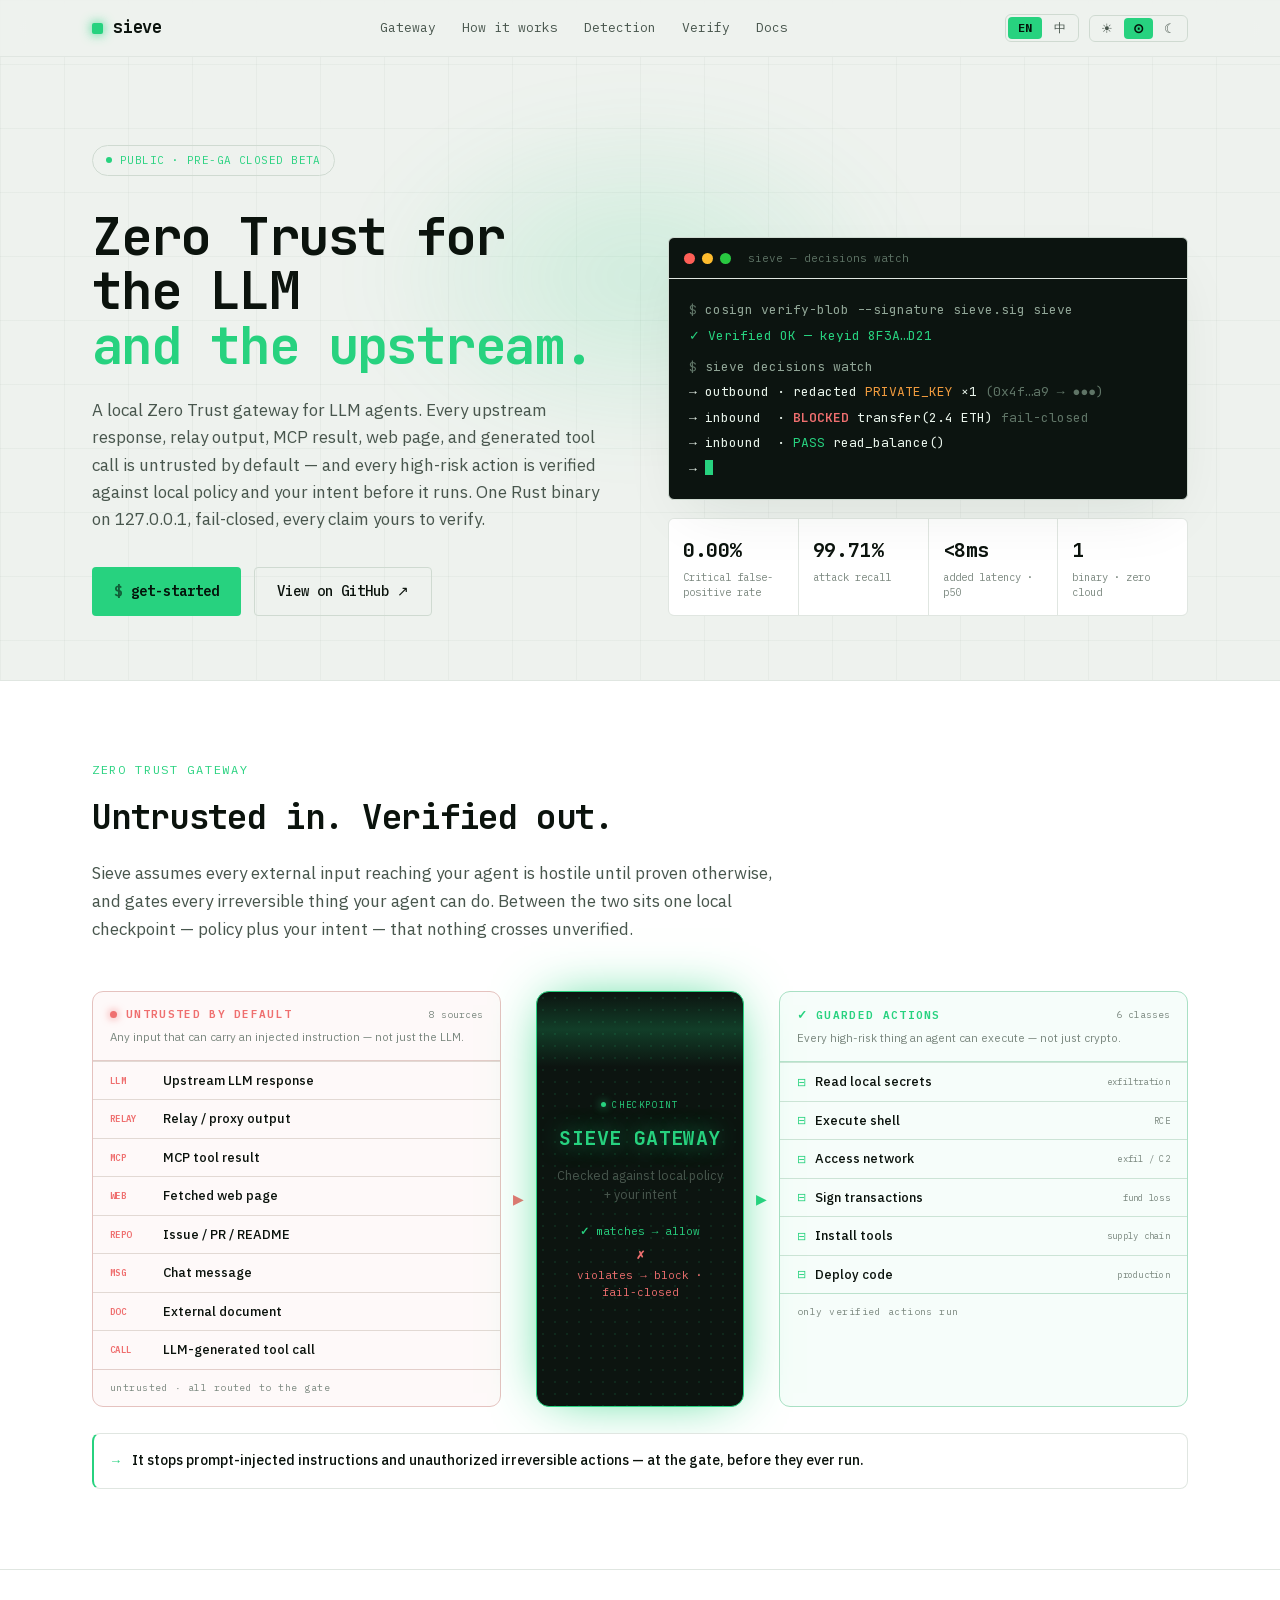
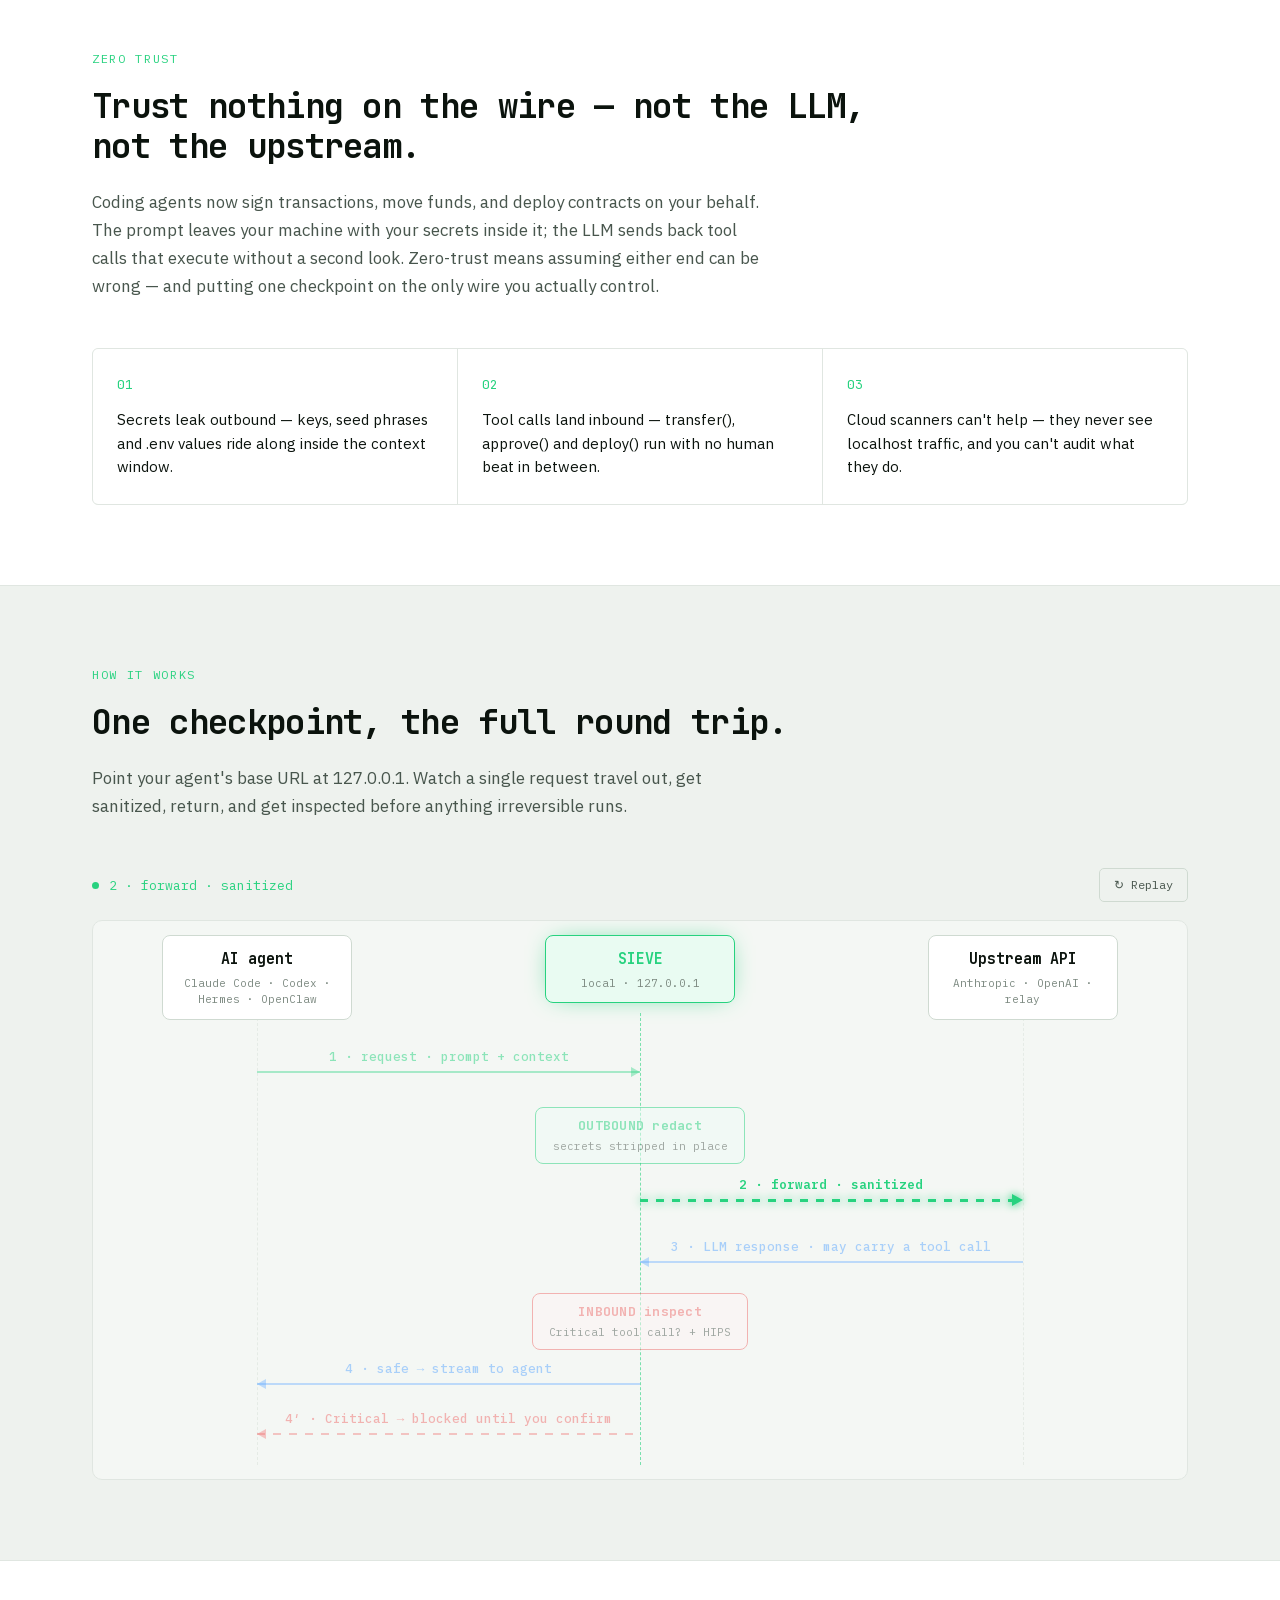
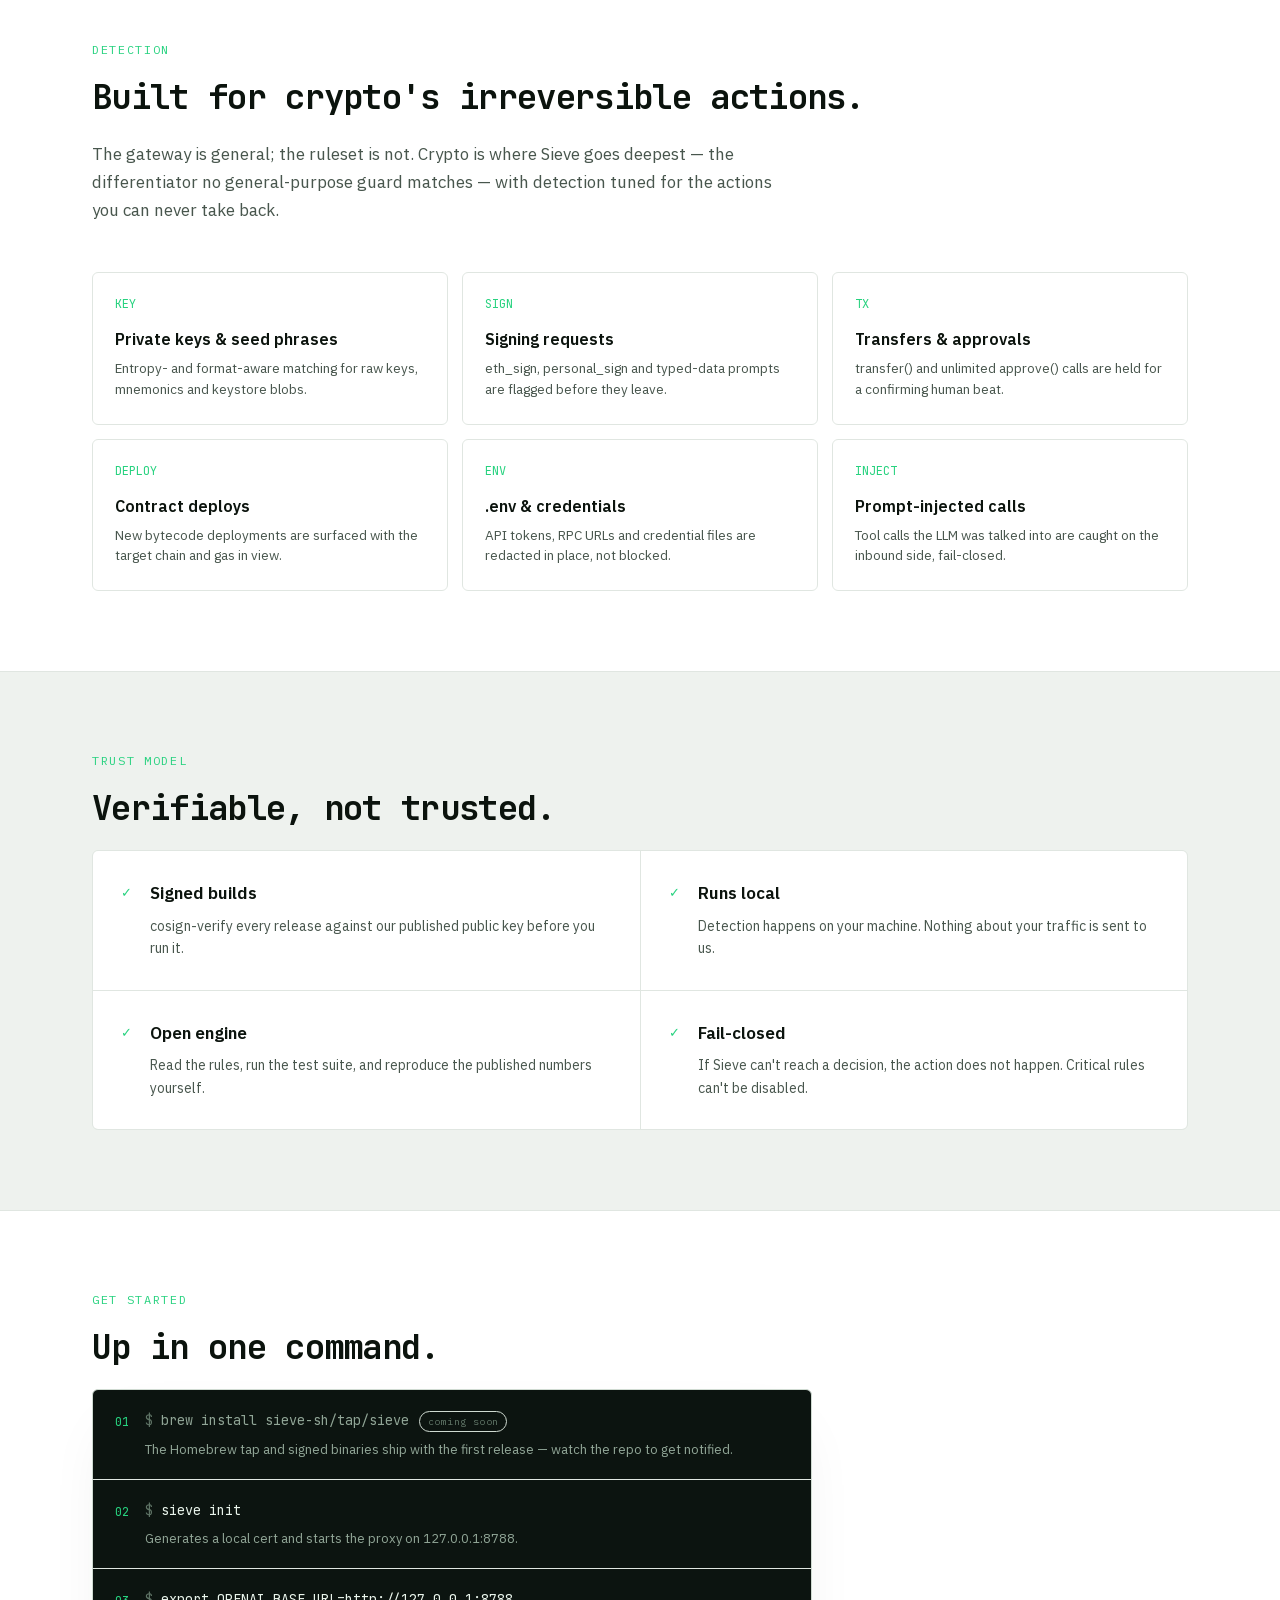
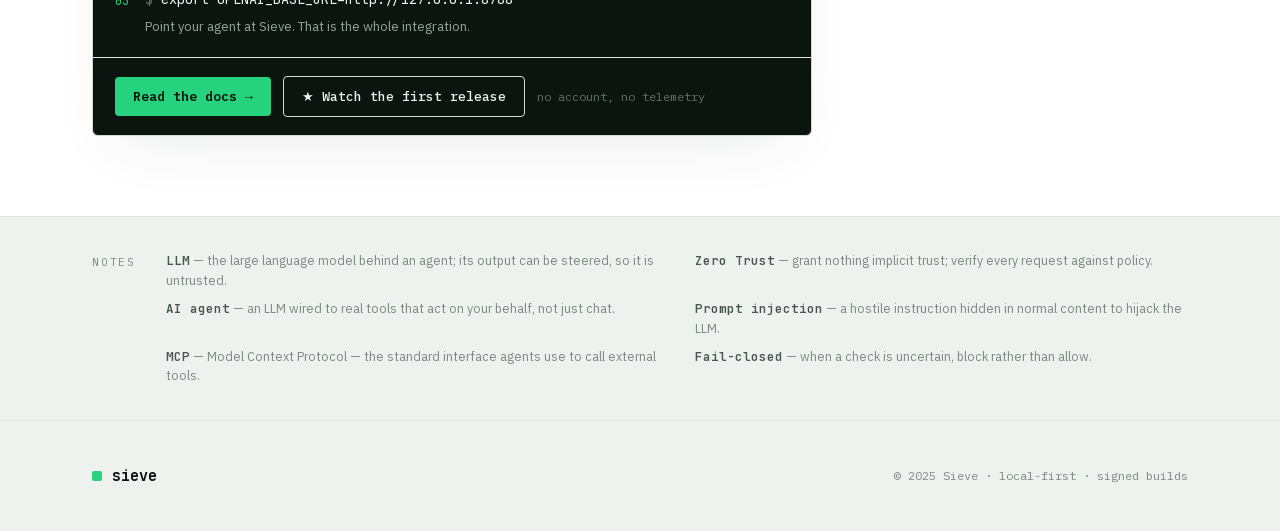
==== commit 742c3994: "fix: 修正安装部分的bug。" ====
--- a/index.html
+++ b/index.html
@@ -371,8 +371,8 @@
             <div class="step">
               <div class="step__n">01</div>
               <div class="step__main">
-                <div class="step__cmd"><span class="t-prompt">$ </span>brew install sieve-sh/tap/sieve</div>
-                <div class="step__note"><span class="lang-en">macOS &amp; Linux. Or grab a signed binary from releases and cosign-verify it.</span><span class="lang-zh">macOS 与 Linux。或从 releases 获取签名二进制并 cosign-verify。</span></div>
+                <div class="step__cmd step__cmd--soon"><span class="t-prompt">$ </span>brew install sieve-sh/tap/sieve<span class="step__soon"><span class="lang-en">coming soon</span><span class="lang-zh">即将上线</span></span></div>
+                <div class="step__note"><span class="lang-en">The Homebrew tap and signed binaries ship with the first release — watch the repo to get notified.</span><span class="lang-zh">Homebrew tap 与签名二进制将随首个版本一同发布 —— 关注仓库即可第一时间收到通知。</span></div>
               </div>
             </div>
             <div class="step">
@@ -392,6 +392,9 @@
             <div class="steps__foot">
               <a class="btn btn--primary" href="docs.html" style="padding:10px 18px; font-size:13px;">
                 <span class="lang-en">Read the docs →</span><span class="lang-zh">阅读文档 →</span>
+              </a>
+              <a class="btn btn--ghost" href="https://github.com/SieveAI-dev/sieve" target="_blank" rel="noopener" style="padding:10px 18px; font-size:13px; color:var(--tt);">
+                <span class="lang-en">★ Watch the first release</span><span class="lang-zh">★ 关注首个发布</span>
               </a>
               <span class="steps__foot-note"><span class="lang-en">no account, no telemetry</span><span class="lang-zh">无需账号，无遥测</span></span>
             </div>
--- a/assets/style.css
+++ b/assets/style.css
@@ -656,6 +656,13 @@
 }
 .step__cmd .t-prompt { color:var(--tt3); }
 .step__note { font-size:13px; color:var(--tt2); margin-top:8px; line-height:1.5; }
+.step__cmd--soon { color:var(--tt2); }
+.step__soon {
+  display:inline-block; margin-left:10px; vertical-align:middle;
+  font-family:var(--ff-mono); font-size:10px; letter-spacing:.04em;
+  color:var(--tt3); border:1px solid var(--border2); border-radius:999px;
+  padding:2px 8px;
+}
 .steps__foot { padding:18px 22px; display:flex; gap:12px; align-items:center; flex-wrap:wrap; }
 .steps__foot-note { font-family:var(--ff-mono); font-size:12px; color:var(--tt3); }
 
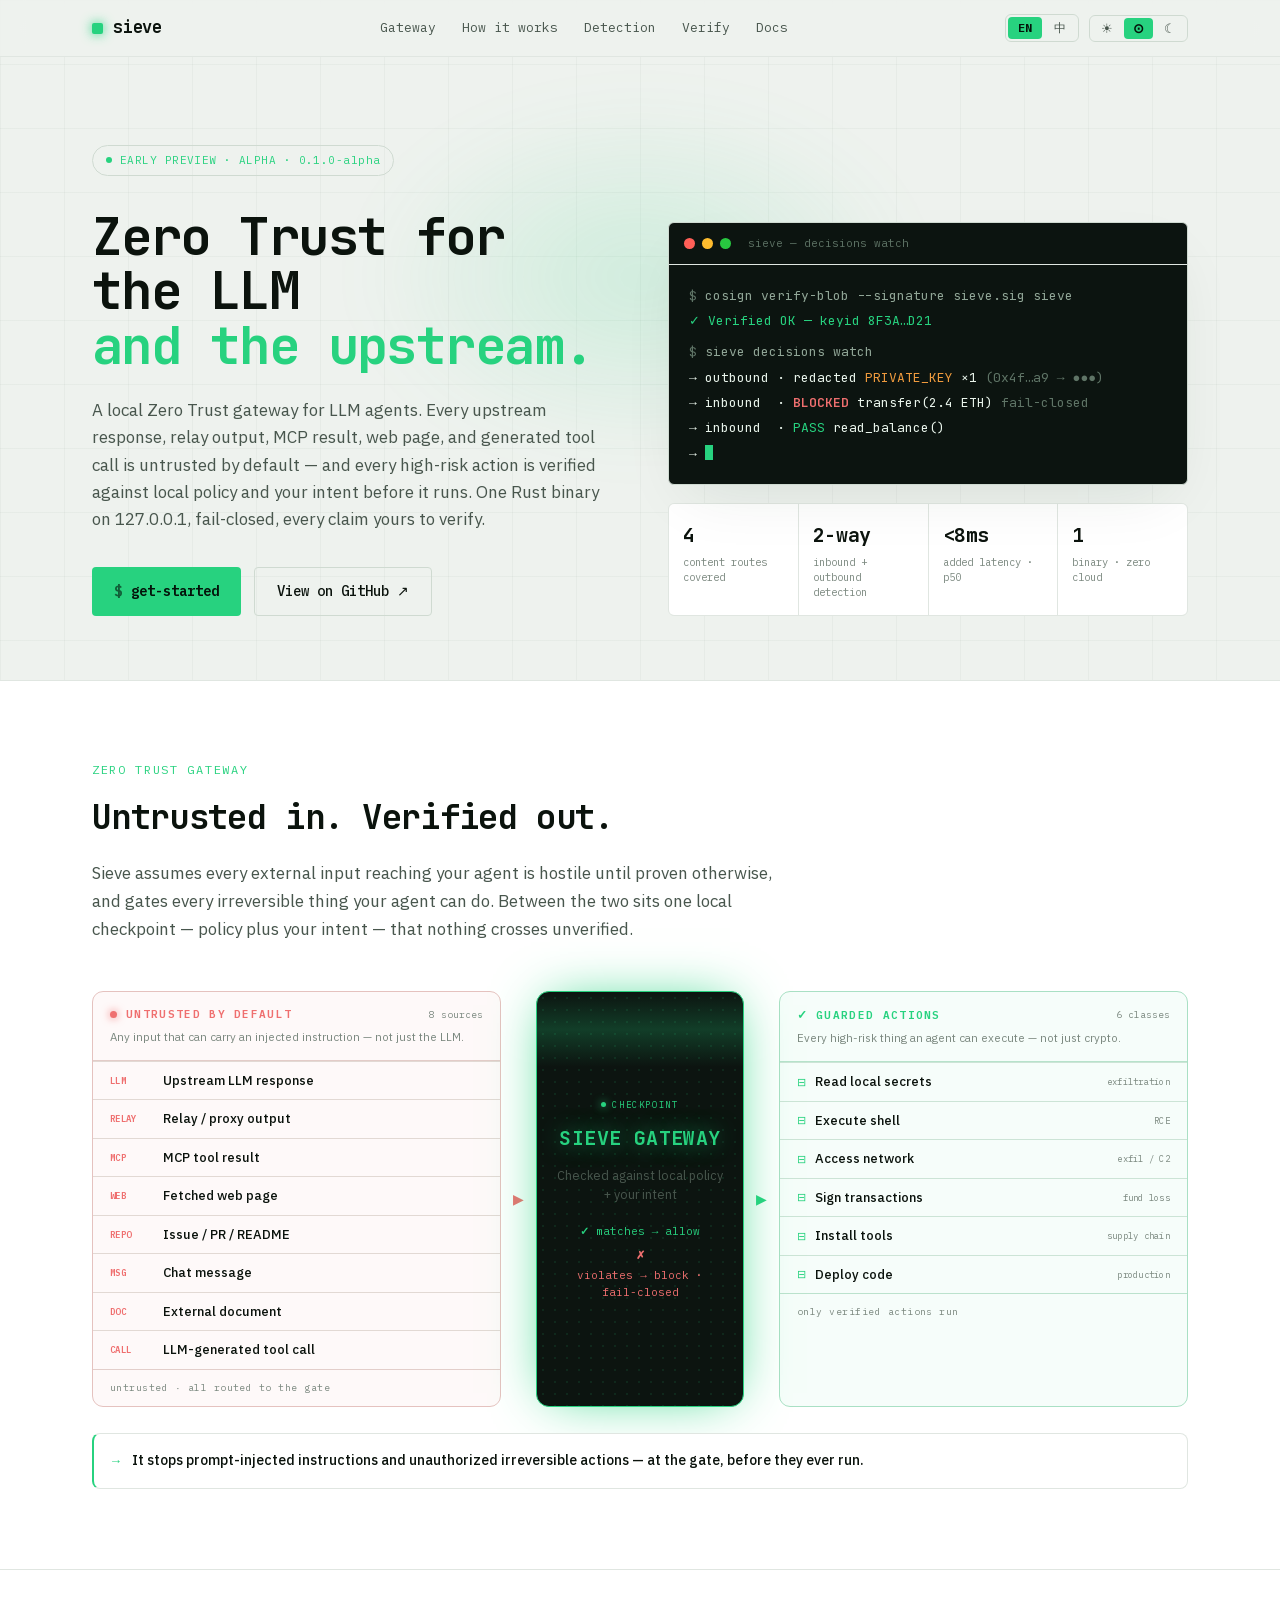
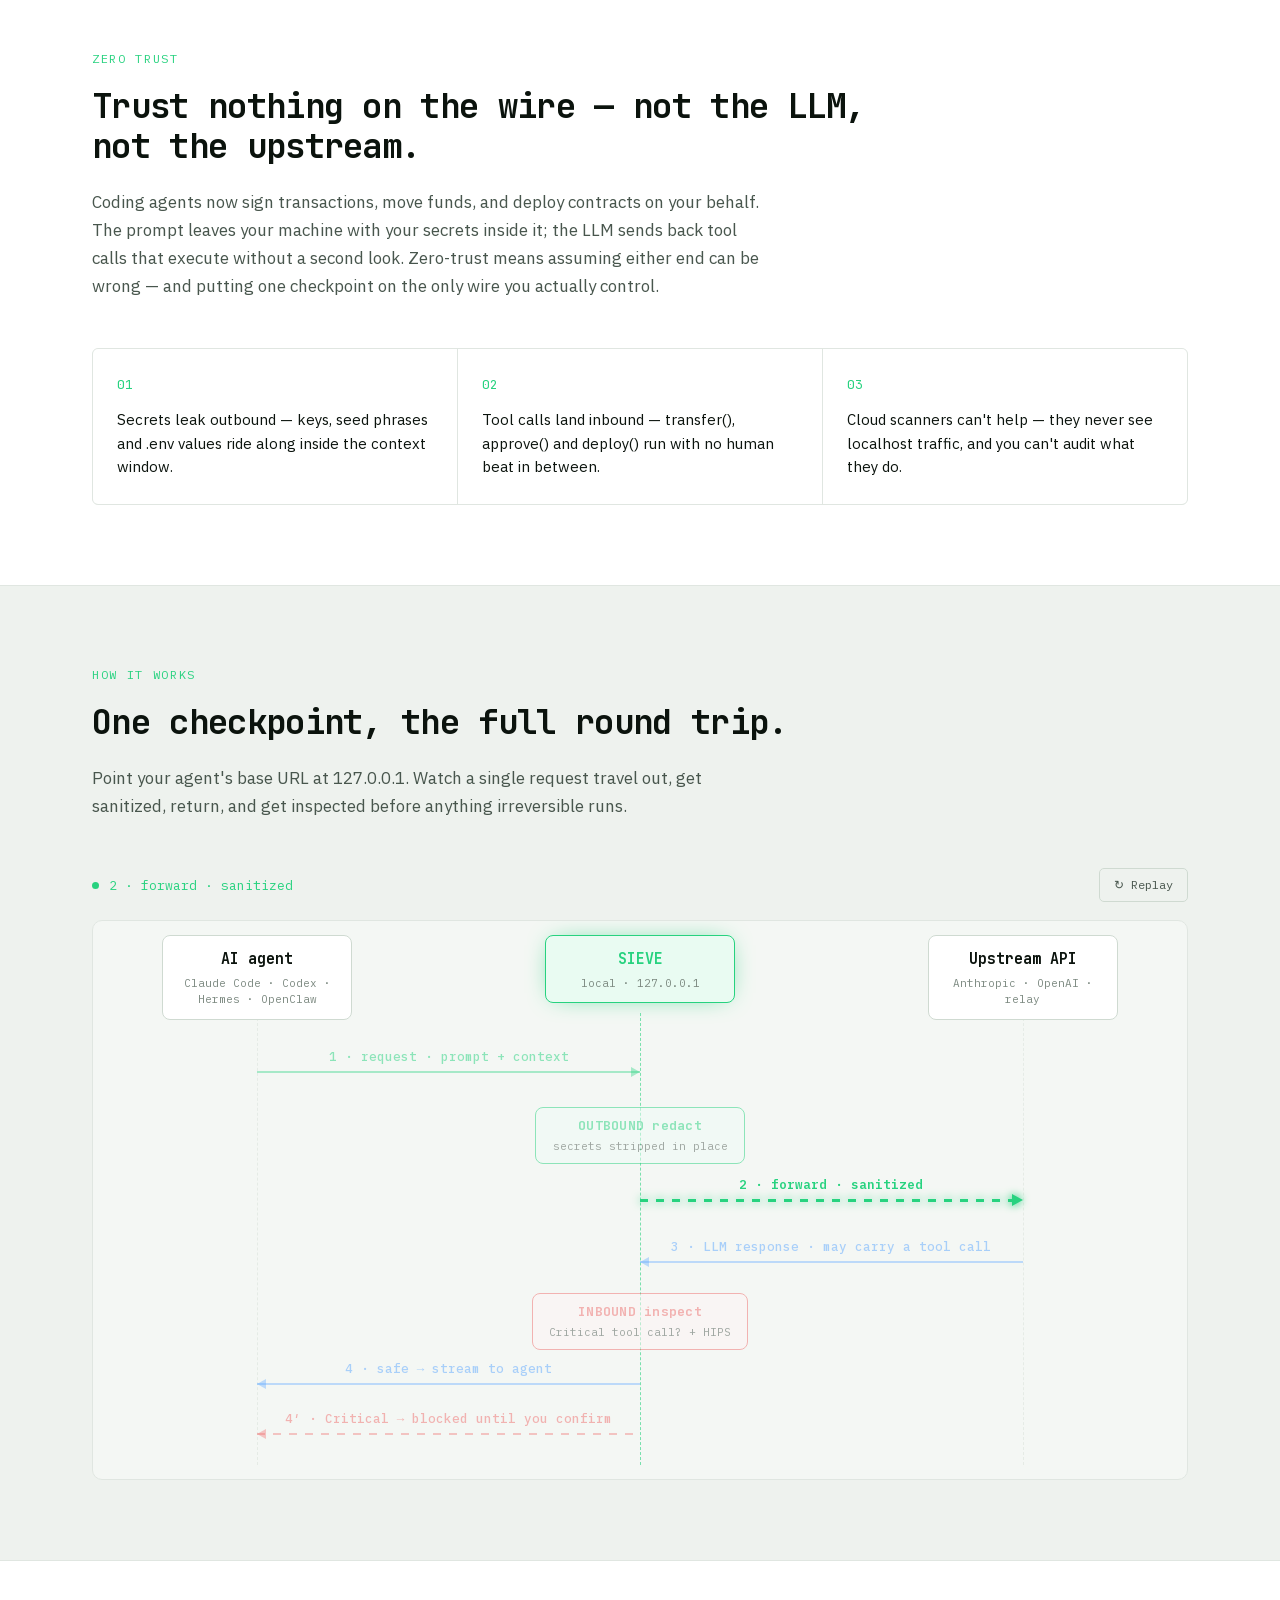
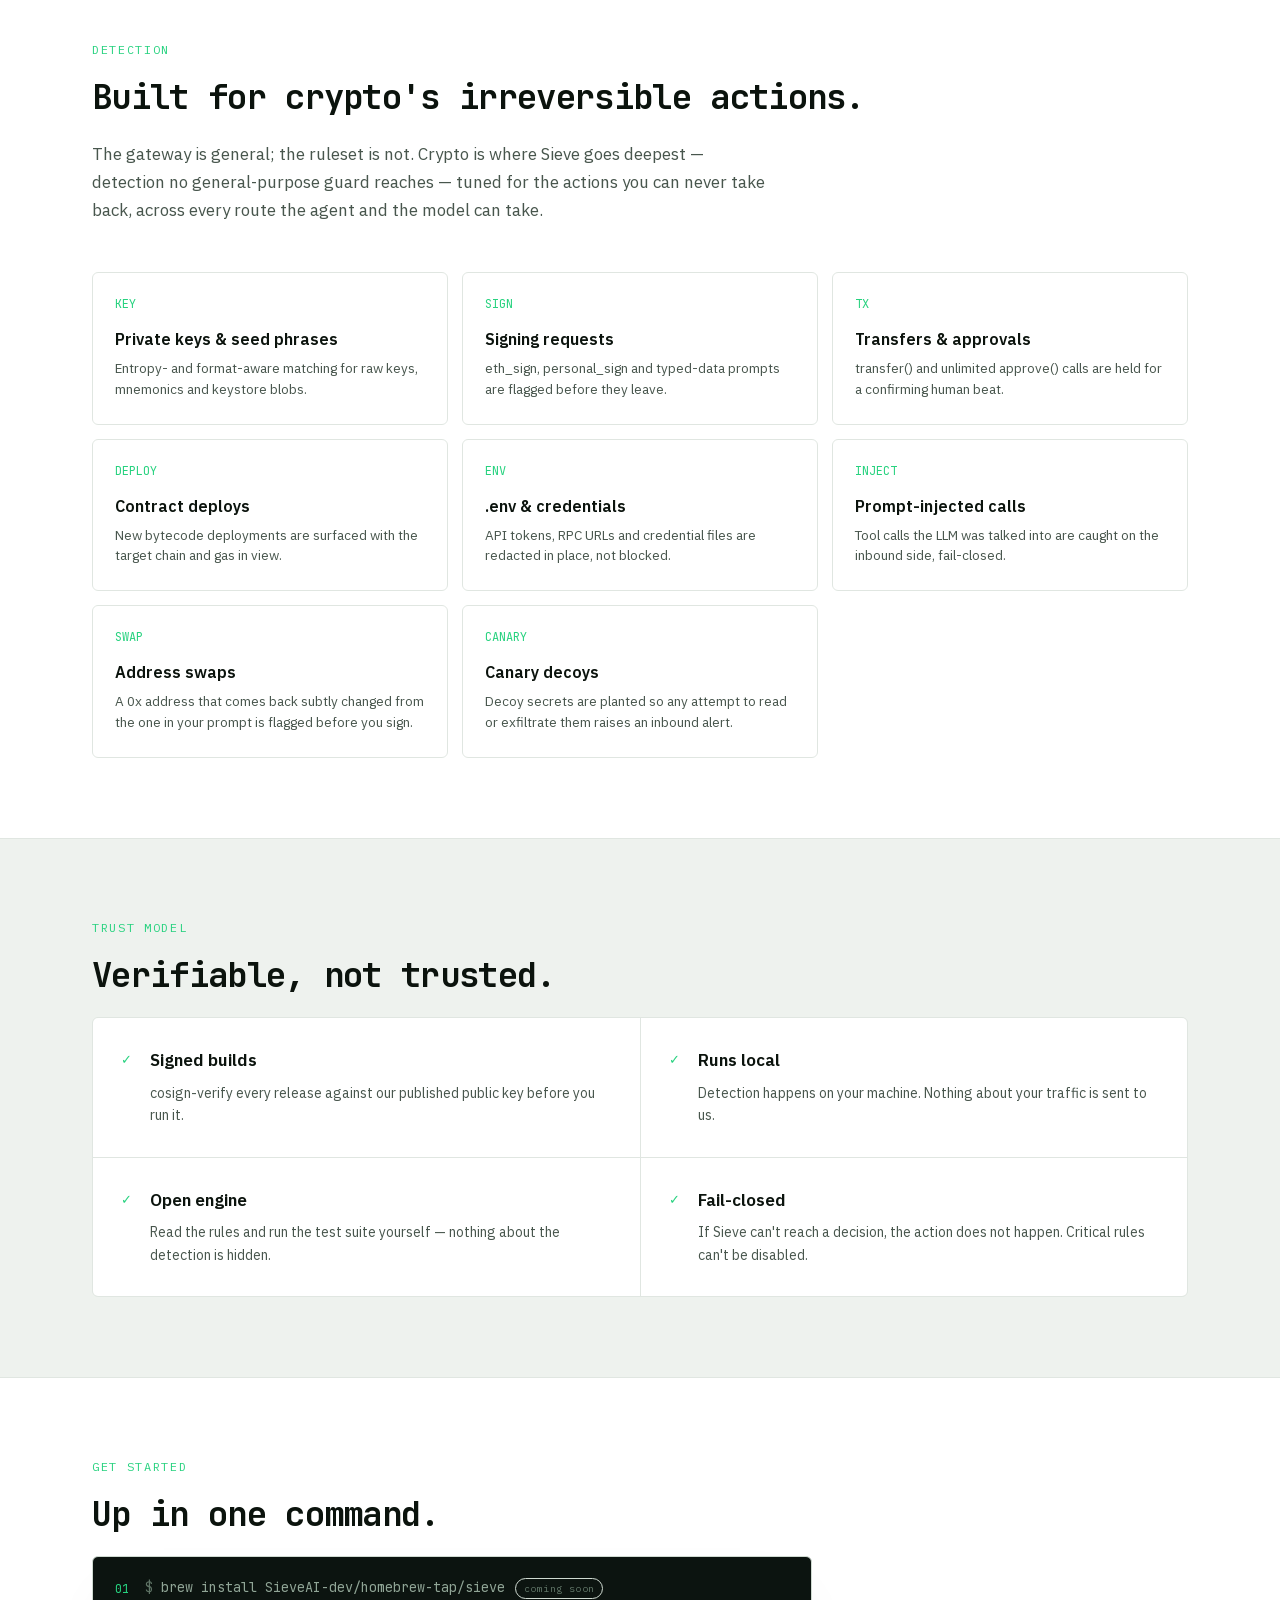
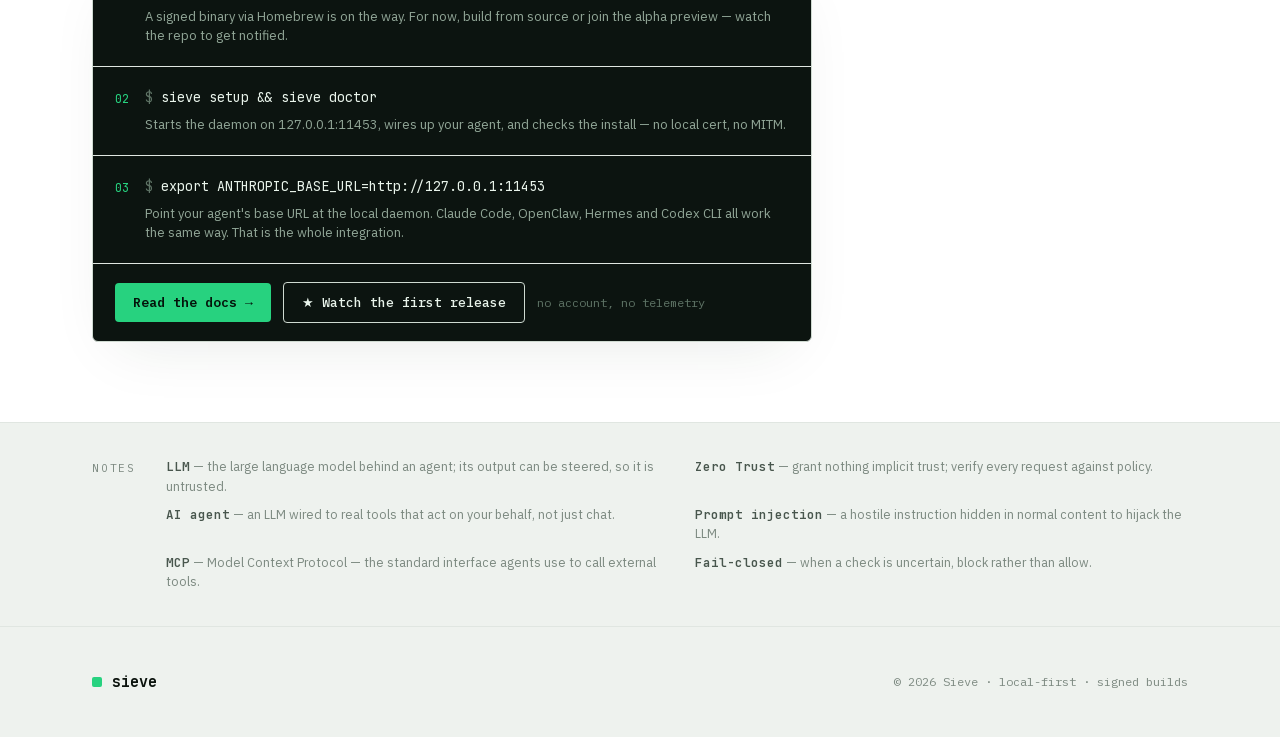
==== commit f6bdc59f: "docs: 对齐 0.1.0-alpha 产品状态与安装口径 - 四家 agent 统一、端口 11453、修正 Get-Started 命令与证书描述 - 安装口径改 coming soon、删竞品" ====
--- a/index.html
+++ b/index.html
@@ -68,8 +68,8 @@
 
         <div class="badge">
           <span class="badge__dot"></span>
-          <span class="lang-en">PUBLIC · PRE-GA CLOSED BETA</span>
-          <span class="lang-zh">公开 · 正式版前封闭测试</span>
+          <span class="lang-en">EARLY PREVIEW · ALPHA · 0.1.0-alpha</span>
+          <span class="lang-zh">早期预览 · ALPHA · 0.1.0-alpha</span>
         </div>
 
         <div class="hero__main">
@@ -119,12 +119,12 @@
             <!-- stat strip -->
             <div class="stats">
               <div class="stat">
-                <div class="stat__v">0.00%</div>
-                <div class="stat__l"><span class="lang-en">Critical false-positive rate</span><span class="lang-zh">Critical 误报率</span></div>
+                <div class="stat__v">4</div>
+                <div class="stat__l"><span class="lang-en">content routes covered</span><span class="lang-zh">对等覆盖的内容路由</span></div>
               </div>
               <div class="stat">
-                <div class="stat__v">99.71%</div>
-                <div class="stat__l"><span class="lang-en">attack recall</span><span class="lang-zh">攻击召回率</span></div>
+                <div class="stat__v">2-way</div>
+                <div class="stat__l"><span class="lang-en">inbound + outbound detection</span><span class="lang-zh">入站 + 出站双向检测</span></div>
               </div>
               <div class="stat">
                 <div class="stat__v">&lt;8ms</div>
@@ -280,8 +280,8 @@
             <span class="lang-zh">为加密世界中不可逆的操作而生。</span>
           </h2>
           <p class="section__lead reveal">
-            <span class="lang-en">The gateway is general; the ruleset is not. Crypto is where Sieve goes deepest — the differentiator no general-purpose guard matches — with detection tuned for the actions you can never take back.</span>
-            <span class="lang-zh">网关是通用的，规则集却不是。Crypto 是 Sieve 下探最深的地方——通用防护无法企及的差异化护城河——检测专为那些永远无法收回的操作而调校。</span>
+            <span class="lang-en">The gateway is general; the ruleset is not. Crypto is where Sieve goes deepest — detection no general-purpose guard reaches — tuned for the actions you can never take back, across every route the agent and the model can take.</span>
+            <span class="lang-zh">网关是通用的，规则集却不是。Crypto 是 Sieve 下探最深的地方——通用防护无法企及的检测——专为那些永远无法收回的操作而调校，并在 agent 与模型往来的每一条路由上对等覆盖。</span>
           </p>
           <div class="cards-3">
             <div class="detect reveal">
@@ -313,6 +313,16 @@
               <div class="detect__k">INJECT</div>
               <div class="detect__t"><span class="lang-en">Prompt-injected calls</span><span class="lang-zh">注入式调用</span></div>
               <div class="detect__d"><span class="lang-en">Tool calls the LLM was talked into are caught on the inbound side, fail-closed.</span><span class="lang-zh">大模型被诱导发出的工具调用，在入站侧被捕获，fail-closed。</span></div>
+            </div>
+            <div class="detect reveal">
+              <div class="detect__k">SWAP</div>
+              <div class="detect__t"><span class="lang-en">Address swaps</span><span class="lang-zh">地址替换</span></div>
+              <div class="detect__d"><span class="lang-en">A 0x address that comes back subtly changed from the one in your prompt is flagged before you sign.</span><span class="lang-zh">回传的 0x 地址若与你提示词里的那个有细微出入，会在你签名前被标记。</span></div>
+            </div>
+            <div class="detect reveal">
+              <div class="detect__k">CANARY</div>
+              <div class="detect__t"><span class="lang-en">Canary decoys</span><span class="lang-zh">诱饵告警</span></div>
+              <div class="detect__d"><span class="lang-en">Decoy secrets are planted so any attempt to read or exfiltrate them raises an inbound alert.</span><span class="lang-zh">布放的诱饵凭据一旦被读取或外泄，立即触发入站告警。</span></div>
             </div>
           </div>
         </div>
@@ -345,7 +355,7 @@
               <div class="verify__n">✓</div>
               <div>
                 <div class="verify__t"><span class="lang-en">Open engine</span><span class="lang-zh">开放引擎</span></div>
-                <div class="verify__d"><span class="lang-en">Read the rules, run the test suite, and reproduce the published numbers yourself.</span><span class="lang-zh">阅读规则、运行测试套件，亲手复现公布的数字。</span></div>
+                <div class="verify__d"><span class="lang-en">Read the rules and run the test suite yourself — nothing about the detection is hidden.</span><span class="lang-zh">阅读规则、运行测试套件，检测逻辑无任何隐藏。</span></div>
               </div>
             </div>
             <div class="verify">
@@ -371,22 +381,22 @@
             <div class="step">
               <div class="step__n">01</div>
               <div class="step__main">
-                <div class="step__cmd step__cmd--soon"><span class="t-prompt">$ </span>brew install sieve-sh/tap/sieve<span class="step__soon"><span class="lang-en">coming soon</span><span class="lang-zh">即将上线</span></span></div>
-                <div class="step__note"><span class="lang-en">The Homebrew tap and signed binaries ship with the first release — watch the repo to get notified.</span><span class="lang-zh">Homebrew tap 与签名二进制将随首个版本一同发布 —— 关注仓库即可第一时间收到通知。</span></div>
+                <div class="step__cmd step__cmd--soon"><span class="t-prompt">$ </span>brew install SieveAI-dev/homebrew-tap/sieve<span class="step__soon"><span class="lang-en">coming soon</span><span class="lang-zh">即将上线</span></span></div>
+                <div class="step__note"><span class="lang-en">A signed binary via Homebrew is on the way. For now, build from source or join the alpha preview — watch the repo to get notified.</span><span class="lang-zh">经 Homebrew 分发的签名二进制即将提供。当前可从源码自编译或加入 alpha 预览 —— 关注仓库即可第一时间收到通知。</span></div>
               </div>
             </div>
             <div class="step">
               <div class="step__n">02</div>
               <div class="step__main">
-                <div class="step__cmd"><span class="t-prompt">$ </span>sieve init</div>
-                <div class="step__note"><span class="lang-en">Generates a local cert and starts the proxy on 127.0.0.1:8788.</span><span class="lang-zh">生成本地证书，并在 127.0.0.1:8788 启动代理。</span></div>
+                <div class="step__cmd"><span class="t-prompt">$ </span>sieve setup &amp;&amp; sieve doctor</div>
+                <div class="step__note"><span class="lang-en">Starts the daemon on 127.0.0.1:11453, wires up your agent, and checks the install — no local cert, no MITM.</span><span class="lang-zh">在 127.0.0.1:11453 启动 daemon、接好你的 agent，并体检安装 —— 不装本地证书、不做 MITM。</span></div>
               </div>
             </div>
             <div class="step">
               <div class="step__n">03</div>
               <div class="step__main">
-                <div class="step__cmd"><span class="t-prompt">$ </span>export OPENAI_BASE_URL=http://127.0.0.1:8788</div>
-                <div class="step__note"><span class="lang-en">Point your agent at Sieve. That is the whole integration.</span><span class="lang-zh">把 agent 指向 Sieve。集成到此为止。</span></div>
+                <div class="step__cmd"><span class="t-prompt">$ </span>export ANTHROPIC_BASE_URL=http://127.0.0.1:11453</div>
+                <div class="step__note"><span class="lang-en">Point your agent's base URL at the local daemon. Claude Code, OpenClaw, Hermes and Codex CLI all work the same way. That is the whole integration.</span><span class="lang-zh">把 agent 的 base URL 指向本地 daemon。Claude Code、OpenClaw、Hermes、Codex CLI 接法一致。集成到此为止。</span></div>
               </div>
             </div>
             <div class="steps__foot">
@@ -451,8 +461,8 @@
           <span class="brand__dot"></span>sieve
         </a>
         <div class="site-footer__meta">
-          <span class="lang-en">© 2025 Sieve · local-first · signed builds</span>
-          <span class="lang-zh">© 2025 Sieve · 本地优先 · 签名构建</span>
+          <span class="lang-en">© 2026 Sieve · local-first · signed builds</span>
+          <span class="lang-zh">© 2026 Sieve · 本地优先 · 签名构建</span>
         </div>
       </div>
     </footer>
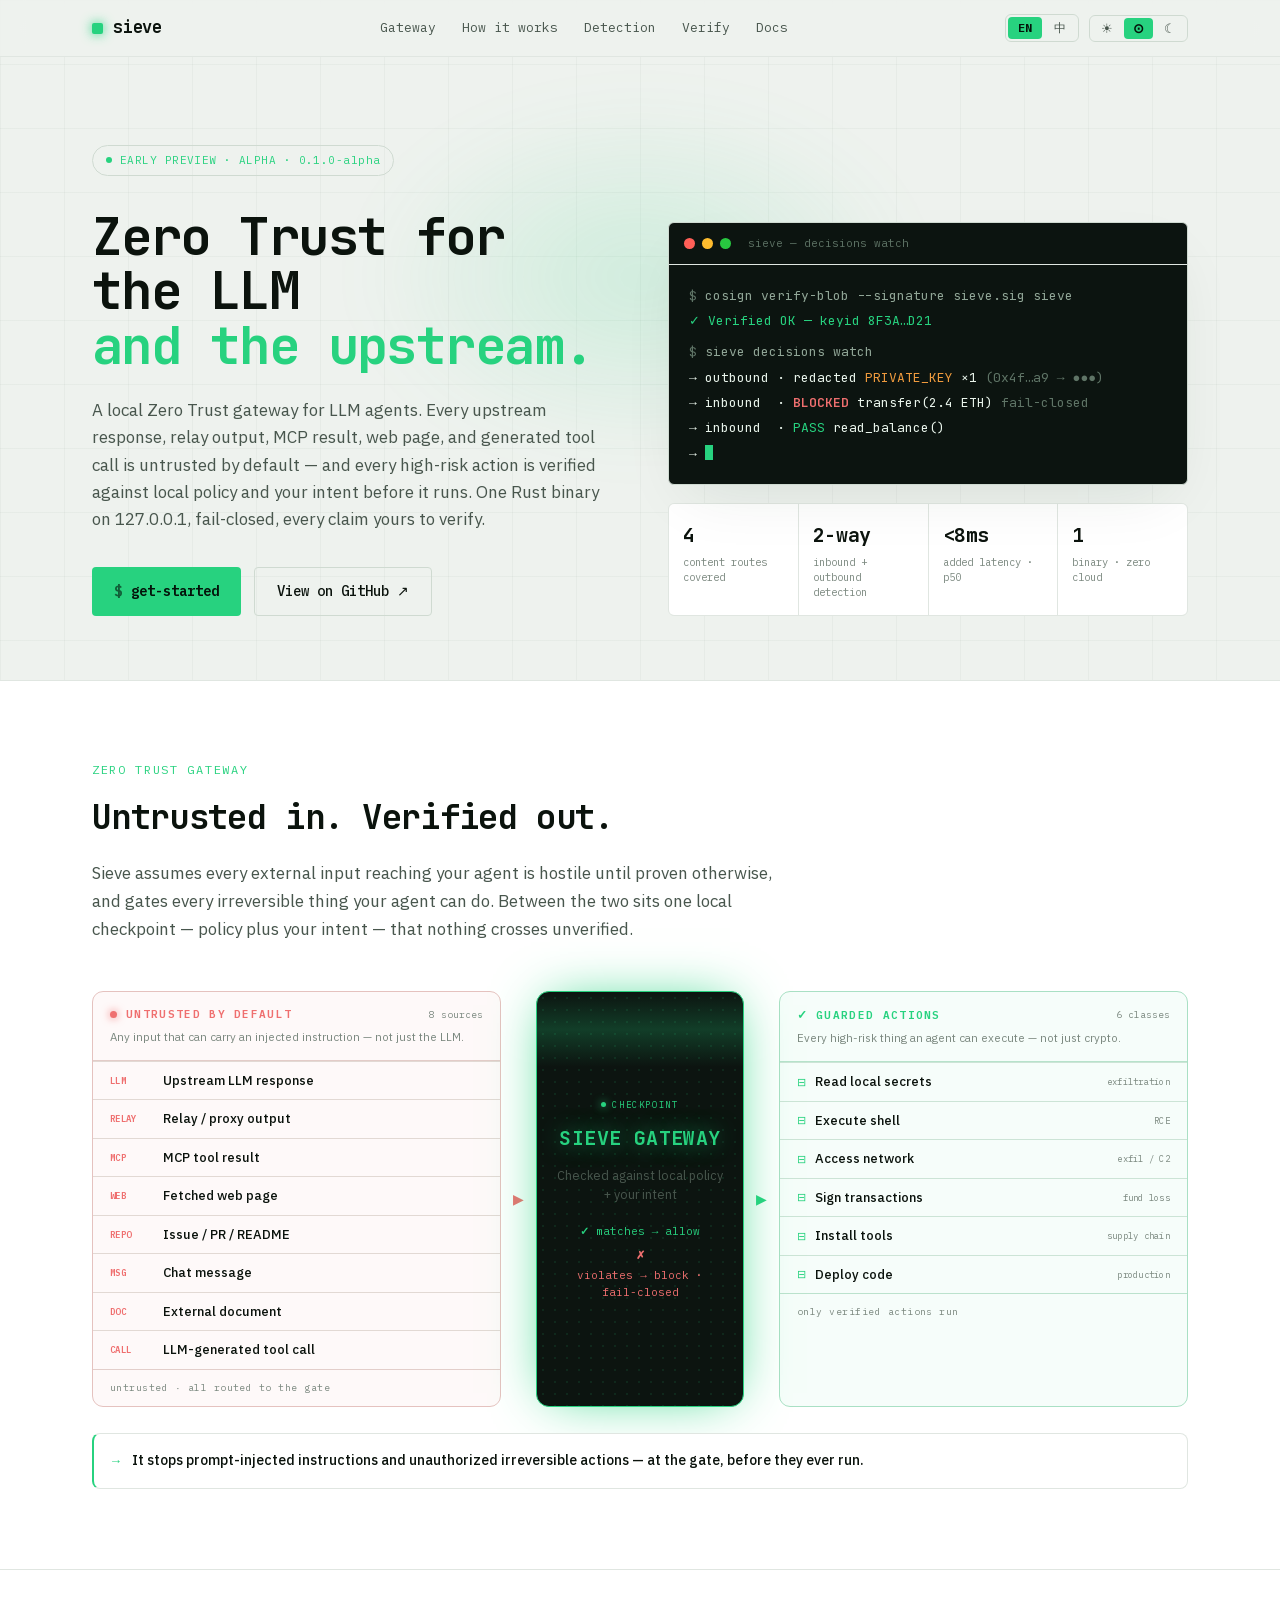
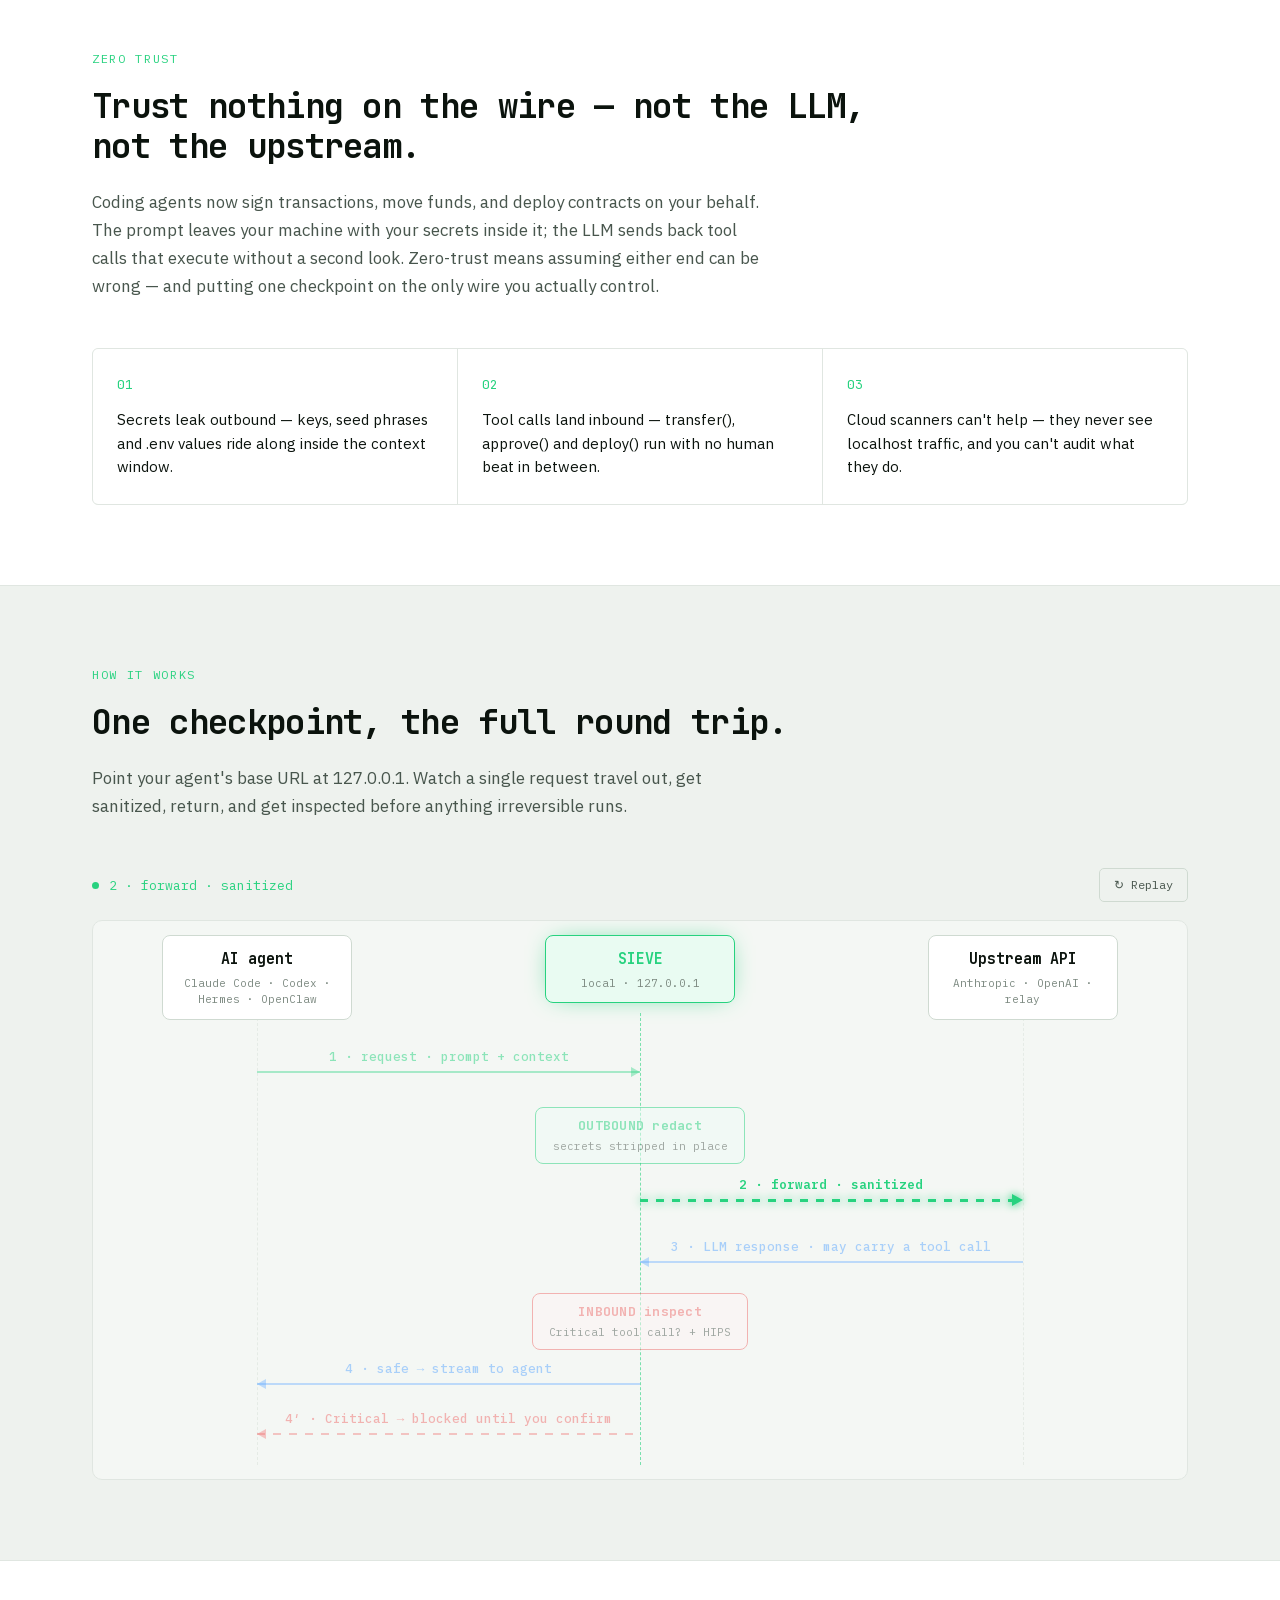
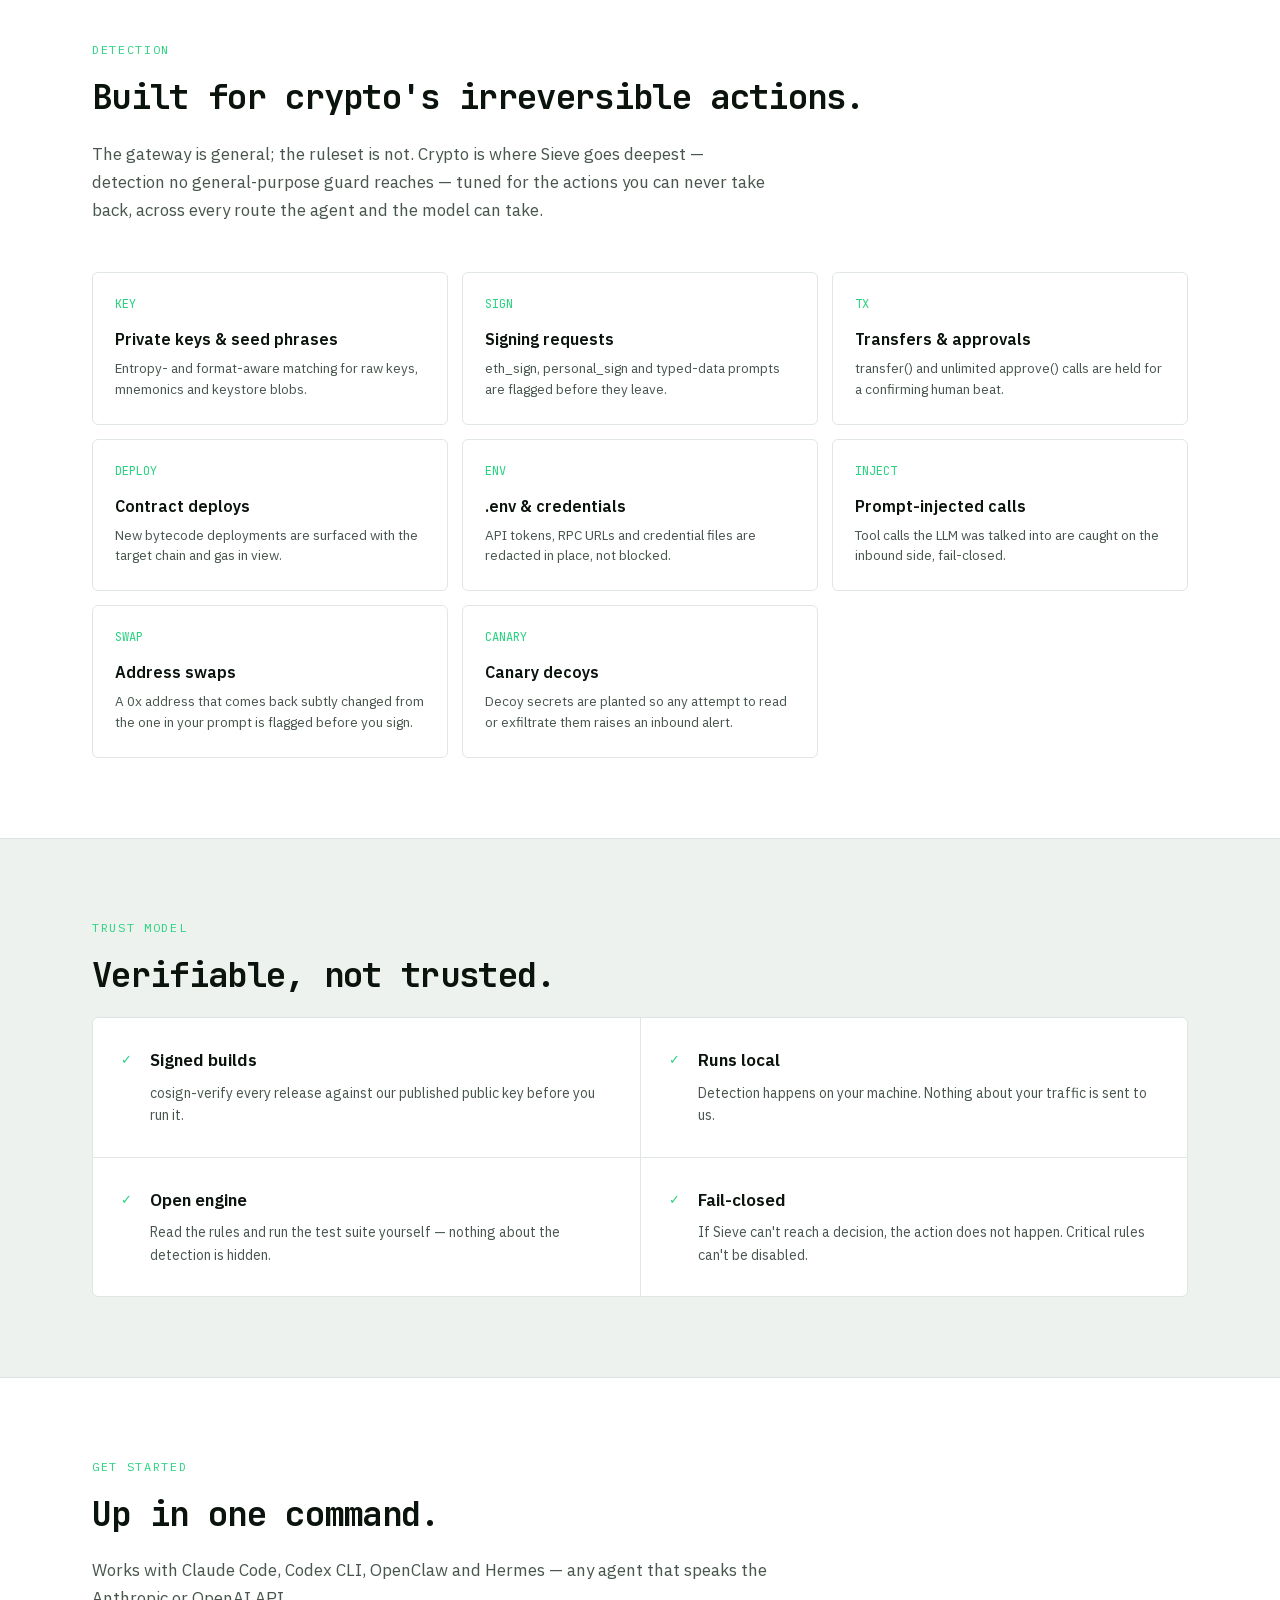
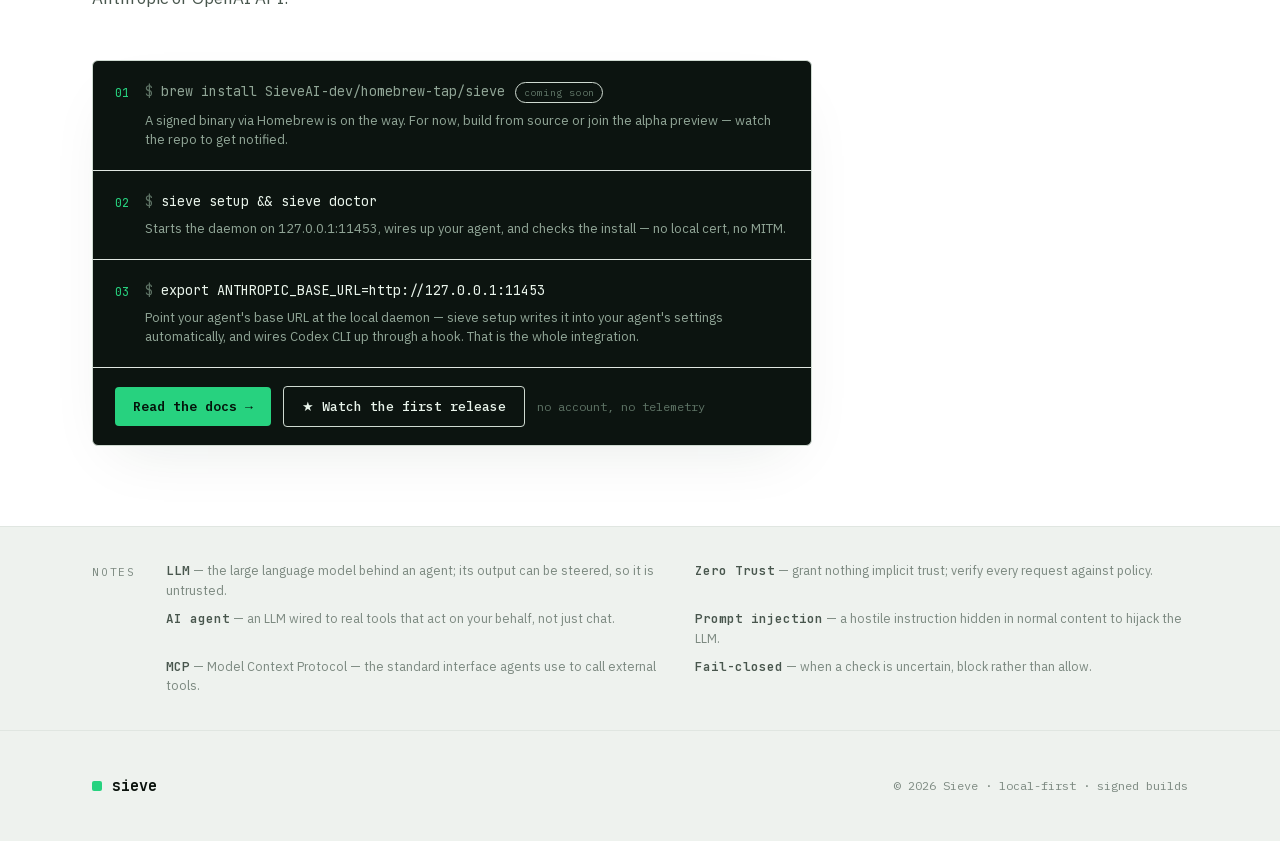
==== commit a99efdda: "feat(seo): M0 head-level SEO — canonical, JSON-LD, og:image, favicon files, sitemap lastmod, content" ====
--- a/index.html
+++ b/index.html
@@ -3,8 +3,9 @@
 <head>
   <meta charset="utf-8">
   <meta name="viewport" content="width=device-width, initial-scale=1">
-  <title>Sieve — Zero Trust for the LLM and the upstream</title>
-  <meta name="description" content="A single Rust binary on 127.0.0.1, wedged between your coding agent and the upstream API: secrets redacted on the way out, dangerous tool calls intercepted on the way in, fail-closed. Every claim is yours to verify.">
+  <title>Sieve — Local Security Proxy for AI Coding Agents (Claude Code, Codex)</title>
+  <meta name="description" content="A local-first security gateway for Claude Code and OpenAI-compatible coding agents. One Rust binary on 127.0.0.1: private keys and seed phrases redacted outbound, dangerous tool calls blocked inbound. Fail-closed, zero cloud, open engine.">
+  <link rel="canonical" href="https://sieveai.dev/">
 
   <!-- anti-flash: set data-theme / data-lang from localStorage before CSS paints -->
   <script>
@@ -21,17 +22,41 @@
     })();
   </script>
 
-  <!-- Open Graph / Twitter (no external image references) -->
+  <!-- Open Graph / Twitter -->
   <meta property="og:type" content="website">
   <meta property="og:site_name" content="Sieve">
-  <meta property="og:url" content="https://sieveai.dev">
-  <meta property="og:title" content="Sieve — Zero Trust for the LLM and the upstream">
-  <meta property="og:description" content="A local Zero Trust gateway for LLM agents. A single Rust binary on 127.0.0.1: untrusted in, verified out, fail-closed. Verifiable, not trusted.">
-  <meta name="twitter:card" content="summary">
-  <meta name="twitter:title" content="Sieve — Zero Trust for the LLM and the upstream">
-  <meta name="twitter:description" content="A local Zero Trust gateway for LLM agents. A single Rust binary on 127.0.0.1: untrusted in, verified out, fail-closed. Verifiable, not trusted.">
-
-  <link rel="icon" type="image/svg+xml" href="data:image/svg+xml,%3Csvg xmlns='http://www.w3.org/2000/svg' viewBox='0 0 16 16'%3E%3Crect width='16' height='16' rx='3' fill='%2327d27f'/%3E%3C/svg%3E">
+  <meta property="og:url" content="https://sieveai.dev/">
+  <meta property="og:title" content="Sieve — Local Security Proxy for AI Coding Agents (Claude Code, Codex)">
+  <meta property="og:description" content="A local-first security gateway for Claude Code and OpenAI-compatible coding agents. One Rust binary on 127.0.0.1: private keys and seed phrases redacted outbound, dangerous tool calls blocked inbound. Fail-closed, zero cloud, open engine.">
+  <meta property="og:image" content="https://sieveai.dev/assets/og.png">
+  <meta property="og:image:width" content="1200">
+  <meta property="og:image:height" content="630">
+  <meta name="twitter:card" content="summary_large_image">
+
+  <script type="application/ld+json">
+  {
+    "@context": "https://schema.org",
+    "@graph": [
+      {
+        "@type": "SoftwareApplication",
+        "name": "Sieve",
+        "url": "https://sieveai.dev/",
+        "operatingSystem": "macOS",
+        "applicationCategory": "SecurityApplication",
+        "offers": { "@type": "Offer", "price": "0", "priceCurrency": "USD" },
+        "downloadUrl": "https://github.com/SieveAI-dev/sieve",
+        "softwareHelp": { "@type": "CreativeWork", "url": "https://sieveai.dev/docs.html" },
+        "description": "Local-first security proxy for AI coding agents: secrets redacted outbound, dangerous tool calls intercepted inbound, fail-closed.",
+        "author": { "@type": "Person", "name": "Doskey Lee" }
+      },
+      { "@type": "WebSite", "name": "Sieve", "url": "https://sieveai.dev/" }
+    ]
+  }
+  </script>
+
+  <link rel="icon" href="/favicon.ico" sizes="48x48">
+  <link rel="icon" type="image/svg+xml" href="/assets/favicon.svg">
+  <link rel="apple-touch-icon" href="/assets/apple-touch-icon.png">
   <link rel="stylesheet" href="./assets/style.css">
   <script defer src="./assets/app.js"></script>
 </head>
@@ -43,7 +68,7 @@
     <!-- ============ HEADER ============ -->
     <header class="site-header">
       <div class="site-header__inner">
-        <a class="brand" href="index.html">
+        <a class="brand" href="/">
           <span class="brand__dot"></span>sieve
         </a>
         <button class="nav-toggle" type="button" aria-label="Menu" aria-expanded="false">≡</button>
@@ -52,7 +77,7 @@
           <a href="#how"><span class="lang-en">How it works</span><span class="lang-zh">工作原理</span></a>
           <a href="#detect"><span class="lang-en">Detection</span><span class="lang-zh">检测能力</span></a>
           <a href="#verify"><span class="lang-en">Verify</span><span class="lang-zh">可验证</span></a>
-          <a href="docs.html"><span class="lang-en">Docs</span><span class="lang-zh">文档</span></a>
+          <a href="/docs.html"><span class="lang-en">Docs</span><span class="lang-zh">文档</span></a>
         </nav>
         <div class="header-right">
           <div data-controls></div>
@@ -377,6 +402,10 @@
             <span class="lang-en">Up in one command.</span>
             <span class="lang-zh">一条命令即可启动。</span>
           </h2>
+          <p class="section__lead reveal">
+            <span class="lang-en">Works with Claude Code, Codex CLI, OpenClaw and Hermes — any agent that speaks the Anthropic or OpenAI API.</span>
+            <span class="lang-zh">支持 Claude Code、Codex CLI、OpenClaw 与 Hermes——以及任何使用 Anthropic / OpenAI 协议的 Agent。</span>
+          </p>
           <div class="steps reveal">
             <div class="step">
               <div class="step__n">01</div>
@@ -396,11 +425,11 @@
               <div class="step__n">03</div>
               <div class="step__main">
                 <div class="step__cmd"><span class="t-prompt">$ </span>export ANTHROPIC_BASE_URL=http://127.0.0.1:11453</div>
-                <div class="step__note"><span class="lang-en">Point your agent's base URL at the local daemon. Claude Code, OpenClaw, Hermes and Codex CLI all work the same way. That is the whole integration.</span><span class="lang-zh">把 agent 的 base URL 指向本地 daemon。Claude Code、OpenClaw、Hermes、Codex CLI 接法一致。集成到此为止。</span></div>
+                <div class="step__note"><span class="lang-en">Point your agent's base URL at the local daemon — sieve setup writes it into your agent's settings automatically, and wires Codex CLI up through a hook. That is the whole integration.</span><span class="lang-zh">把 agent 的 base URL 指向本地 daemon —— sieve setup 会自动写入 agent 配置，Codex CLI 则经由 hook 接入。集成到此为止。</span></div>
               </div>
             </div>
             <div class="steps__foot">
-              <a class="btn btn--primary" href="docs.html" style="padding:10px 18px; font-size:13px;">
+              <a class="btn btn--primary" href="/docs.html" style="padding:10px 18px; font-size:13px;">
                 <span class="lang-en">Read the docs →</span><span class="lang-zh">阅读文档 →</span>
               </a>
               <a class="btn btn--ghost" href="https://github.com/SieveAI-dev/sieve" target="_blank" rel="noopener" style="padding:10px 18px; font-size:13px; color:var(--tt);">
@@ -457,7 +486,7 @@
     <!-- ============ FOOTER ============ -->
     <footer class="site-footer">
       <div class="site-footer__inner">
-        <a class="site-footer__brand" href="index.html">
+        <a class="site-footer__brand" href="/">
           <span class="brand__dot"></span>sieve
         </a>
         <div class="site-footer__meta">
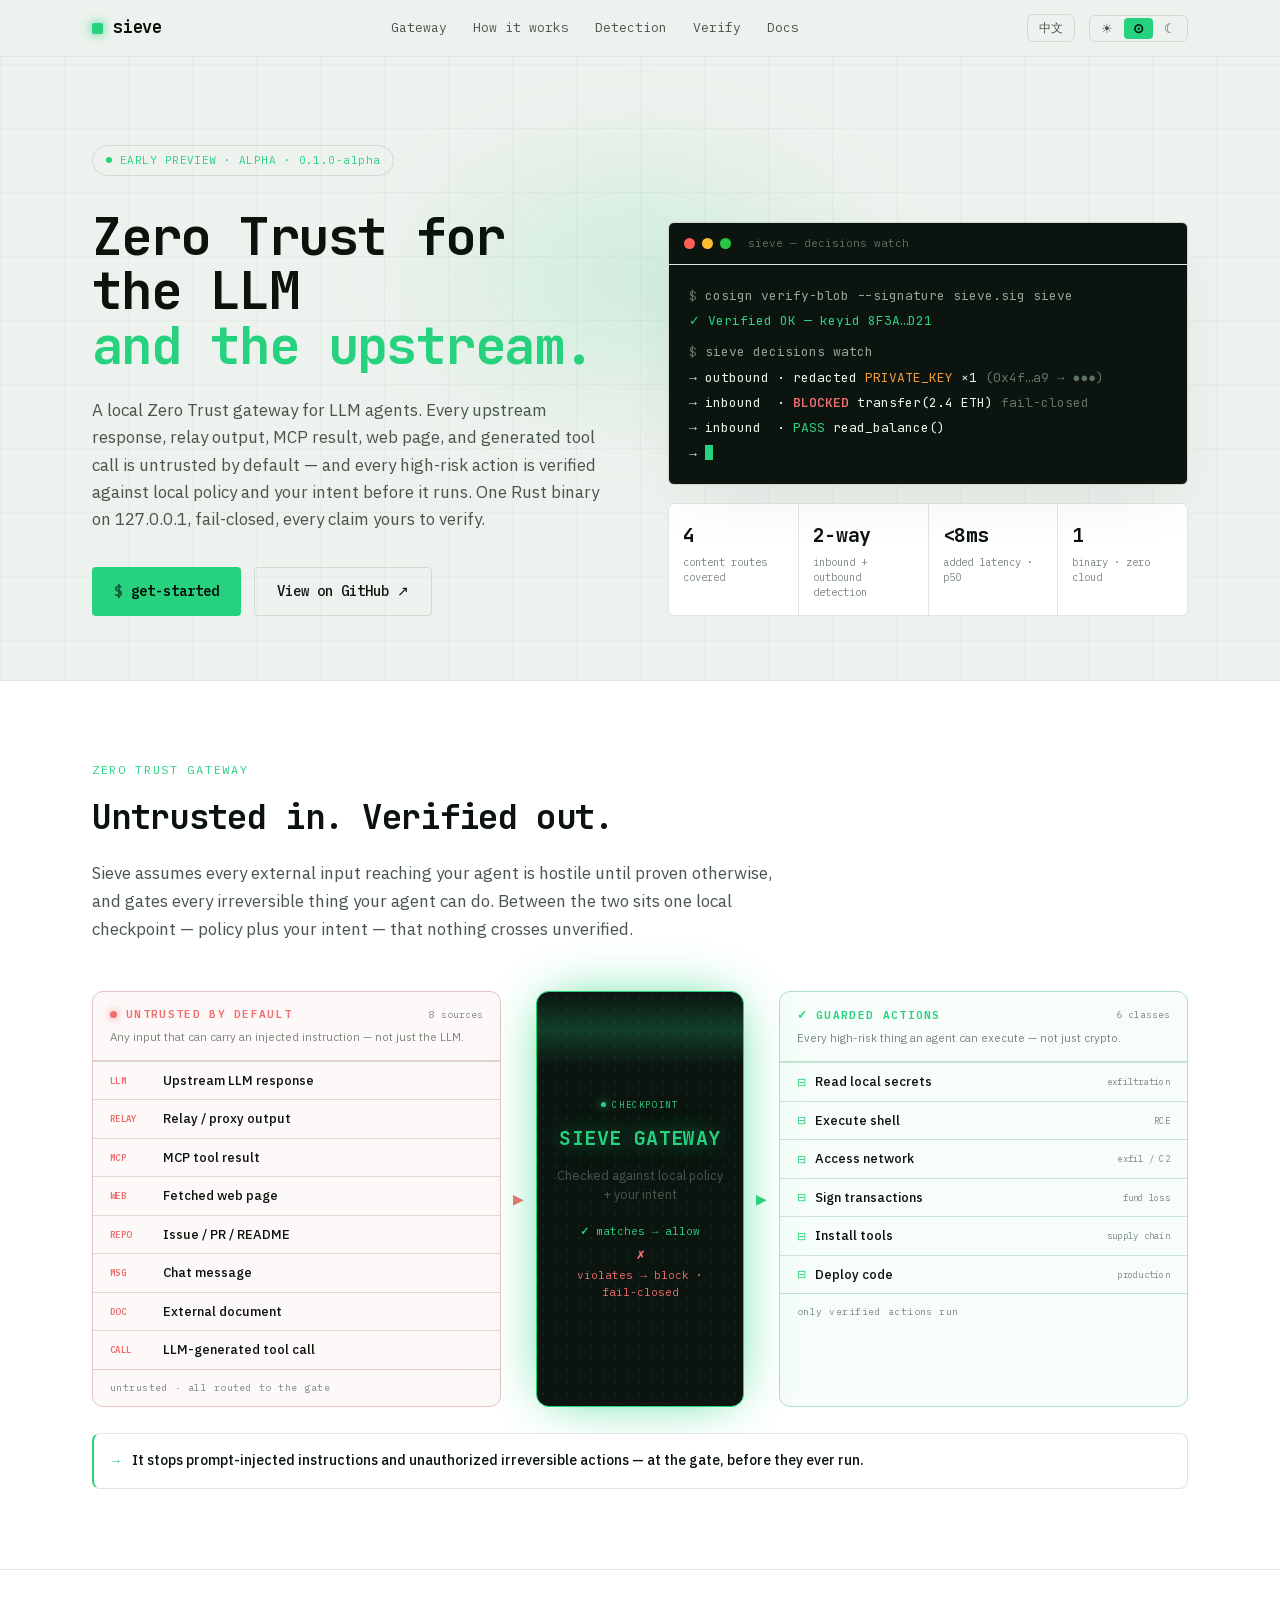
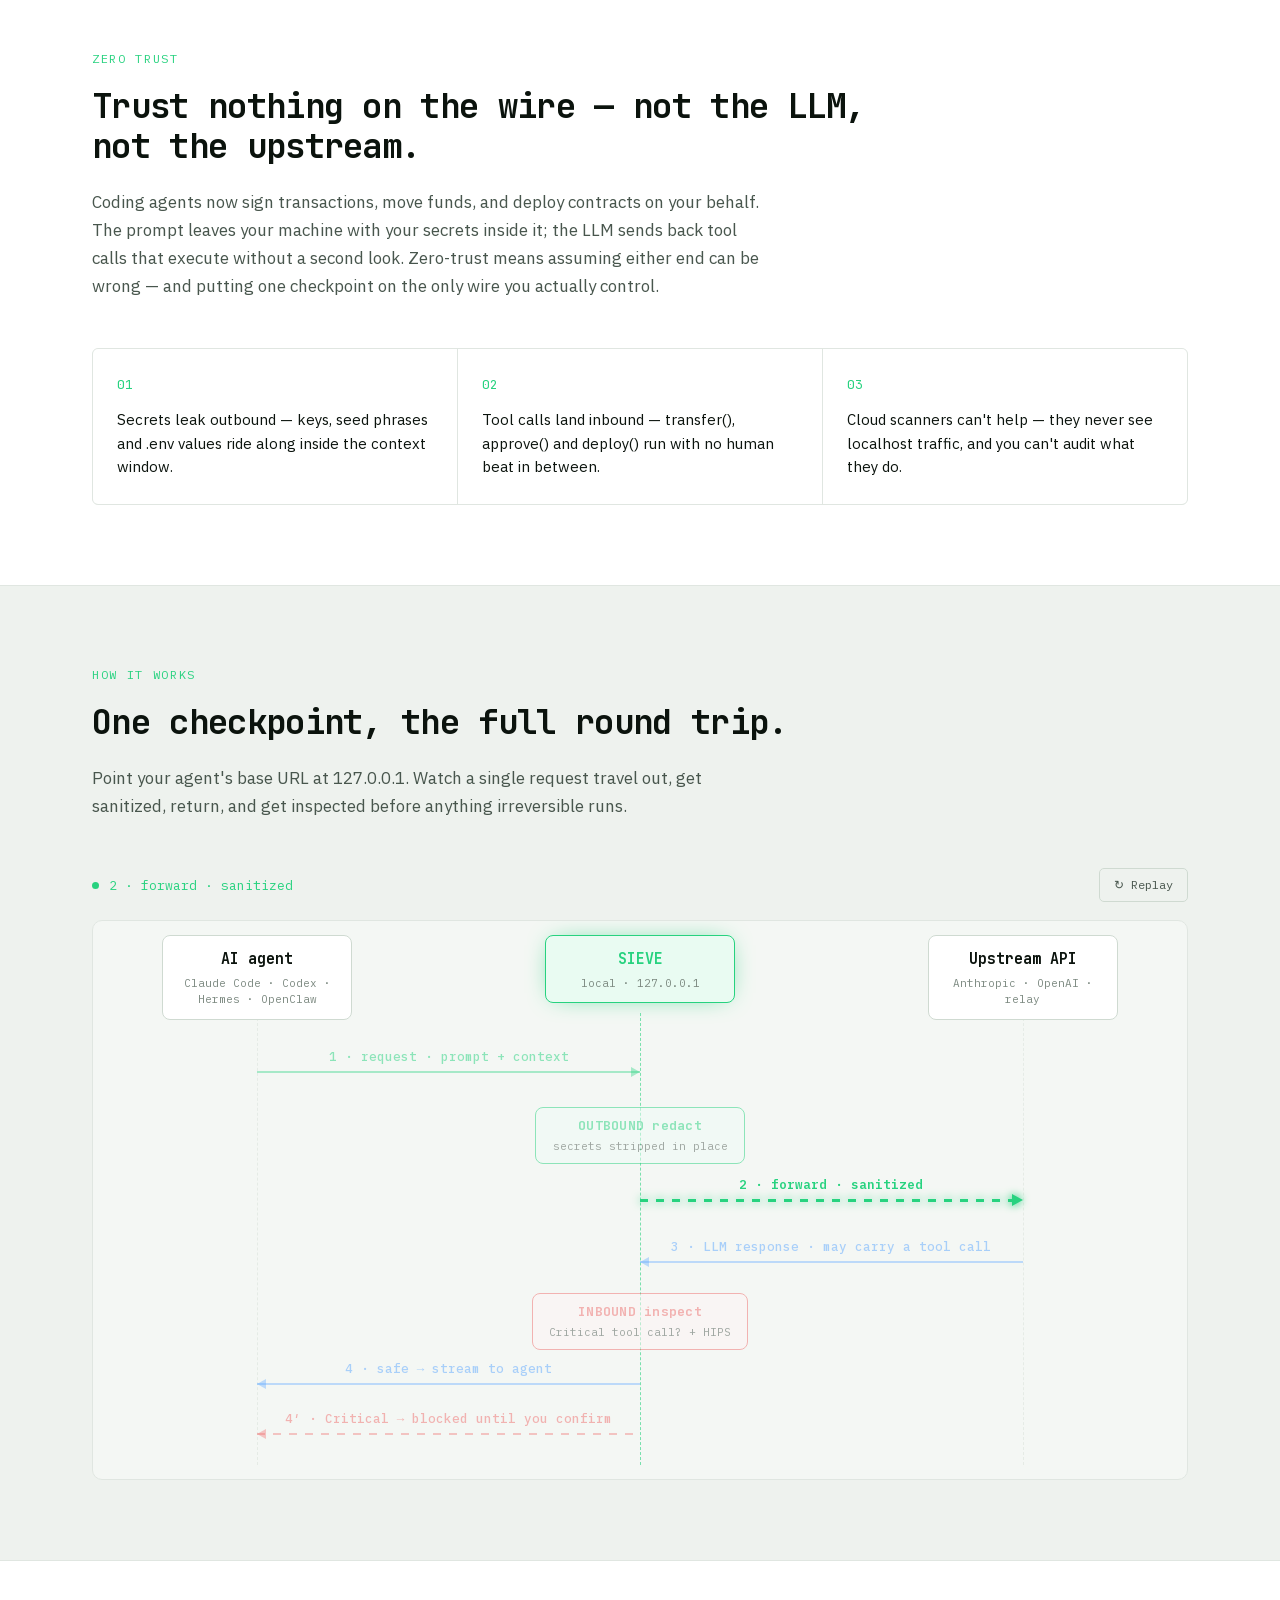
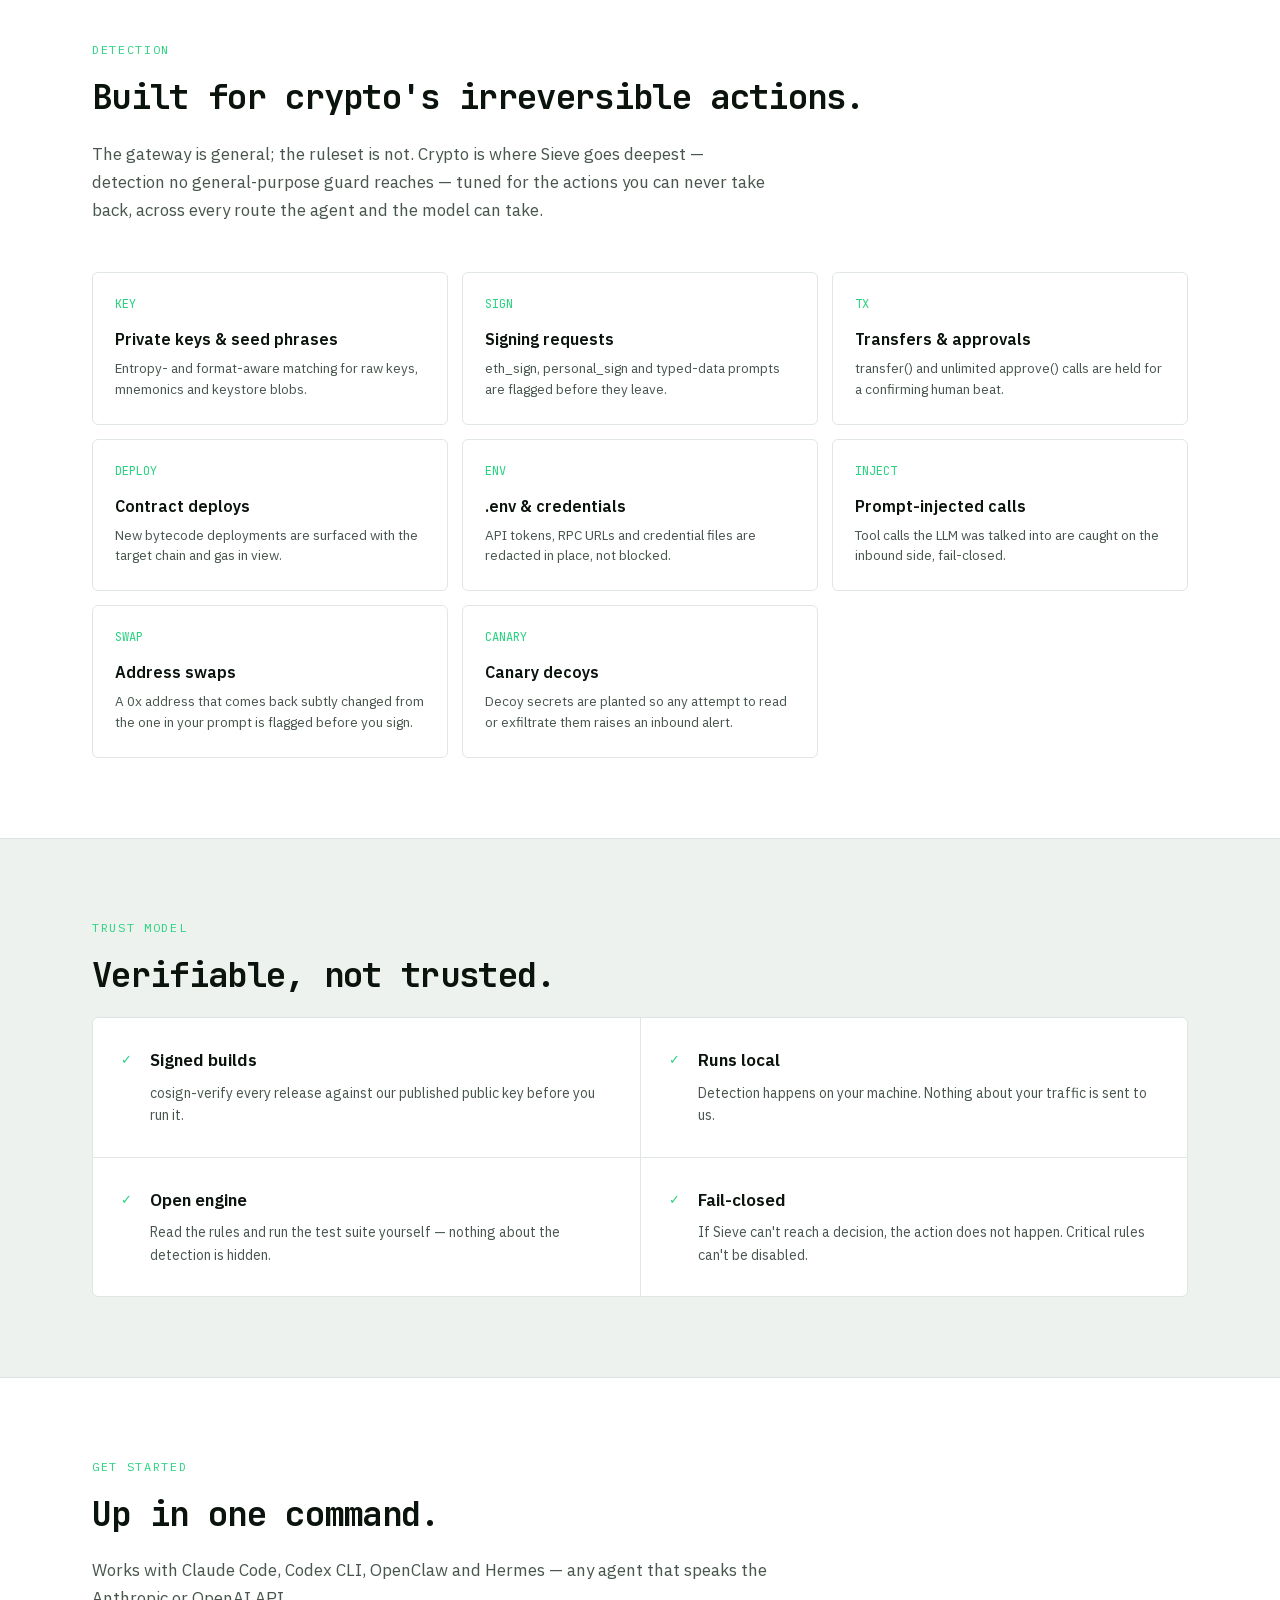
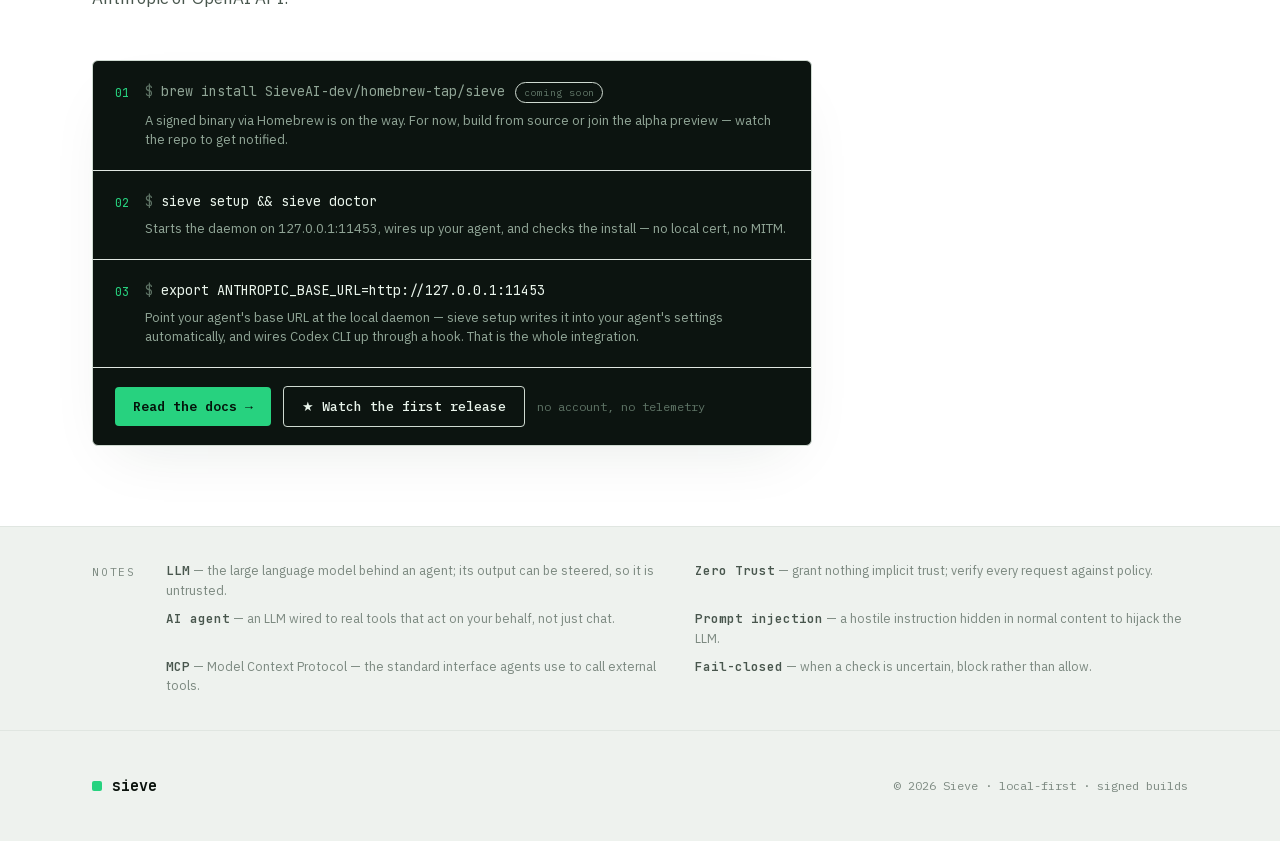
==== commit 26414b7c: "feat(seo): M1 bilingual split — en at /, zh-Hans under /zh/, hreflang cross-links - src/index.html +" ====
--- a/index.html
+++ b/index.html
@@ -6,18 +6,18 @@
   <title>Sieve — Local Security Proxy for AI Coding Agents (Claude Code, Codex)</title>
   <meta name="description" content="A local-first security gateway for Claude Code and OpenAI-compatible coding agents. One Rust binary on 127.0.0.1: private keys and seed phrases redacted outbound, dangerous tool calls blocked inbound. Fail-closed, zero cloud, open engine.">
   <link rel="canonical" href="https://sieveai.dev/">
-
-  <!-- anti-flash: set data-theme / data-lang from localStorage before CSS paints -->
+  <link rel="alternate" hreflang="en" href="https://sieveai.dev/">
+  <link rel="alternate" hreflang="zh-Hans" href="https://sieveai.dev/zh/">
+  <link rel="alternate" hreflang="x-default" href="https://sieveai.dev/">
+
+  <!-- anti-flash: set data-theme from localStorage before CSS paints -->
   <script>
     (function () {
       try {
         var d = document.documentElement;
         d.classList.add('js');
         var th = localStorage.getItem('sieve.theme') || 'system';
-        var lg = localStorage.getItem('sieve.lang') || 'en';
         d.setAttribute('data-theme', th);
-        d.setAttribute('data-lang', lg);
-        d.lang = (lg === 'zh') ? 'zh-CN' : 'en';
       } catch (e) { /* keep markup defaults */ }
     })();
   </script>
@@ -25,6 +25,7 @@
   <!-- Open Graph / Twitter -->
   <meta property="og:type" content="website">
   <meta property="og:site_name" content="Sieve">
+  <meta property="og:locale" content="en_US">
   <meta property="og:url" content="https://sieveai.dev/">
   <meta property="og:title" content="Sieve — Local Security Proxy for AI Coding Agents (Claude Code, Codex)">
   <meta property="og:description" content="A local-first security gateway for Claude Code and OpenAI-compatible coding agents. One Rust binary on 127.0.0.1: private keys and seed phrases redacted outbound, dangerous tool calls blocked inbound. Fail-closed, zero cloud, open engine.">
@@ -57,8 +58,8 @@
   <link rel="icon" href="/favicon.ico" sizes="48x48">
   <link rel="icon" type="image/svg+xml" href="/assets/favicon.svg">
   <link rel="apple-touch-icon" href="/assets/apple-touch-icon.png">
-  <link rel="stylesheet" href="./assets/style.css">
-  <script defer src="./assets/app.js"></script>
+  <link rel="stylesheet" href="/assets/style.css">
+  <script defer src="/assets/app.js"></script>
 </head>
 <body>
   <div class="bg-grid"></div>
@@ -73,13 +74,14 @@
         </a>
         <button class="nav-toggle" type="button" aria-label="Menu" aria-expanded="false">≡</button>
         <nav class="site-nav">
-          <a href="#gateway"><span class="lang-en">Gateway</span><span class="lang-zh">零信任网关</span></a>
-          <a href="#how"><span class="lang-en">How it works</span><span class="lang-zh">工作原理</span></a>
-          <a href="#detect"><span class="lang-en">Detection</span><span class="lang-zh">检测能力</span></a>
-          <a href="#verify"><span class="lang-en">Verify</span><span class="lang-zh">可验证</span></a>
-          <a href="/docs.html"><span class="lang-en">Docs</span><span class="lang-zh">文档</span></a>
+          <a href="#gateway"><span class="lang-en">Gateway</span></a>
+          <a href="#how"><span class="lang-en">How it works</span></a>
+          <a href="#detect"><span class="lang-en">Detection</span></a>
+          <a href="#verify"><span class="lang-en">Verify</span></a>
+          <a href="/docs.html"><span class="lang-en">Docs</span></a>
         </nav>
         <div class="header-right">
+          <a class="lang-switch" href="/zh/" lang="zh-Hans">中文</a>
           <div data-controls></div>
         </div>
       </div>
@@ -94,28 +96,28 @@
         <div class="badge">
           <span class="badge__dot"></span>
           <span class="lang-en">EARLY PREVIEW · ALPHA · 0.1.0-alpha</span>
-          <span class="lang-zh">早期预览 · ALPHA · 0.1.0-alpha</span>
+          
         </div>
 
         <div class="hero__main">
           <div class="hero__body">
             <h1 class="hero__title">
               <span class="lang-en">Zero Trust for the LLM<br><span class="hero__title-accent">and the upstream.</span></span>
-              <span class="lang-zh">对大模型、上游，<br><span class="hero__title-accent">零信任。</span></span>
+              
             </h1>
 
             <p class="hero__sub">
               <span class="lang-en">A local Zero Trust gateway for LLM agents. Every upstream response, relay output, MCP result, web page, and generated tool call is untrusted by default — and every high-risk action is verified against local policy and your intent before it runs. One Rust binary on 127.0.0.1, fail-closed, every claim yours to verify.</span>
-              <span class="lang-zh">面向 LLM Agent 的本地零信任安全网关。任何来自上游 LLM、Relay、MCP、网页、Issue、聊天消息、README 或大模型生成的 Tool Call，默认都不可信；在 Agent 执行任何高危动作之前，先在本地按策略与你的意图验证。一个运行在 127.0.0.1 上的 Rust 单二进制，fail-closed，每一条声明你都能自己验证。</span>
+              
             </p>
 
             <div class="cta-row">
               <a class="btn btn--primary" href="#start">
                 <span class="btn__sigil">$</span>
-                <span class="lang-en">get-started</span><span class="lang-zh">开始使用</span>
+                <span class="lang-en">get-started</span>
               </a>
               <a class="btn btn--ghost" href="https://github.com/SieveAI-dev/sieve">
-                <span class="lang-en">View on GitHub ↗</span><span class="lang-zh">在 GitHub 查看 ↗</span>
+                <span class="lang-en">View on GitHub ↗</span>
               </a>
             </div>
           </div>
@@ -145,19 +147,19 @@
             <div class="stats">
               <div class="stat">
                 <div class="stat__v">4</div>
-                <div class="stat__l"><span class="lang-en">content routes covered</span><span class="lang-zh">对等覆盖的内容路由</span></div>
+                <div class="stat__l"><span class="lang-en">content routes covered</span></div>
               </div>
               <div class="stat">
                 <div class="stat__v">2-way</div>
-                <div class="stat__l"><span class="lang-en">inbound + outbound detection</span><span class="lang-zh">入站 + 出站双向检测</span></div>
+                <div class="stat__l"><span class="lang-en">inbound + outbound detection</span></div>
               </div>
               <div class="stat">
                 <div class="stat__v">&lt;8ms</div>
-                <div class="stat__l"><span class="lang-en">added latency · p50</span><span class="lang-zh">新增延迟 · p50</span></div>
+                <div class="stat__l"><span class="lang-en">added latency · p50</span></div>
               </div>
               <div class="stat">
                 <div class="stat__v">1</div>
-                <div class="stat__l"><span class="lang-en">binary · zero cloud</span><span class="lang-zh">个二进制 · 零云端</span></div>
+                <div class="stat__l"><span class="lang-en">binary · zero cloud</span></div>
               </div>
             </div>
           </div>
@@ -167,14 +169,14 @@
       <!-- ============ ZERO TRUST GATEWAY ============ -->
       <section class="section section--alt" id="gateway">
         <div class="section__inner">
-          <div class="kicker reveal"><span class="lang-en">ZERO TRUST GATEWAY</span><span class="lang-zh">零信任网关</span></div>
+          <div class="kicker reveal"><span class="lang-en">ZERO TRUST GATEWAY</span></div>
           <h2 class="h2 reveal">
             <span class="lang-en">Untrusted in. Verified out.</span>
-            <span class="lang-zh">不可信进，验证后出。</span>
+            
           </h2>
           <p class="section__lead reveal">
             <span class="lang-en">Sieve assumes every external input reaching your agent is hostile until proven otherwise, and gates every irreversible thing your agent can do. Between the two sits one local checkpoint — policy plus your intent — that nothing crosses unverified.</span>
-            <span class="lang-zh">Sieve 默认抵达 Agent 的每一个外部输入都是敌意的，直到被证明无害；并为 Agent 能做的每一件不可逆的事设置闸门。两者之间，只有一个本地检查点——策略加你的意图——任何东西未经验证都无法通过。</span>
+            
           </p>
 
           <!-- CONVERGING PIPELINE: untrusted sources ▶ the gate ▶ guarded actions -->
@@ -185,20 +187,20 @@
               <div class="pipe-col__head">
                 <div class="pipe-col__title">
                   <span class="pipe-col__dot"></span>
-                  <span class="pipe-col__label"><span class="lang-en">Untrusted by default</span><span class="lang-zh">默认不可信</span></span>
-                  <span class="pipe-col__count"><span class="lang-en">8 sources</span><span class="lang-zh">8 类来源</span></span>
+                  <span class="pipe-col__label"><span class="lang-en">Untrusted by default</span></span>
+                  <span class="pipe-col__count"><span class="lang-en">8 sources</span></span>
                 </div>
-                <div class="pipe-col__hint"><span class="lang-en">Any input that can carry an injected instruction — not just the LLM.</span><span class="lang-zh">任何可能夹带注入指令的输入——不止是大模型。</span></div>
-              </div>
-              <div class="pipe-row"><span class="pipe-row__c">LLM</span><span class="pipe-row__t"><span class="lang-en">Upstream LLM response</span><span class="lang-zh">上游 LLM 响应</span></span></div>
-              <div class="pipe-row"><span class="pipe-row__c">RELAY</span><span class="pipe-row__t"><span class="lang-en">Relay / proxy output</span><span class="lang-zh">Relay / 中转输出</span></span></div>
-              <div class="pipe-row"><span class="pipe-row__c">MCP</span><span class="pipe-row__t"><span class="lang-en">MCP tool result</span><span class="lang-zh">MCP 工具结果</span></span></div>
-              <div class="pipe-row"><span class="pipe-row__c">WEB</span><span class="pipe-row__t"><span class="lang-en">Fetched web page</span><span class="lang-zh">抓取的网页</span></span></div>
-              <div class="pipe-row"><span class="pipe-row__c">REPO</span><span class="pipe-row__t"><span class="lang-en">Issue / PR / README</span><span class="lang-zh">Issue / PR / README</span></span></div>
-              <div class="pipe-row"><span class="pipe-row__c">MSG</span><span class="pipe-row__t"><span class="lang-en">Chat message</span><span class="lang-zh">聊天消息</span></span></div>
-              <div class="pipe-row"><span class="pipe-row__c">DOC</span><span class="pipe-row__t"><span class="lang-en">External document</span><span class="lang-zh">外部文档</span></span></div>
-              <div class="pipe-row"><span class="pipe-row__c">CALL</span><span class="pipe-row__t"><span class="lang-en">LLM-generated tool call</span><span class="lang-zh">大模型生成的 Tool Call</span></span></div>
-              <div class="pipe-col__flow pipe-col__flow--in"><span class="lang-en">untrusted · all routed to the gate</span><span class="lang-zh">默认不可信 · 全部送入网关</span></div>
+                <div class="pipe-col__hint"><span class="lang-en">Any input that can carry an injected instruction — not just the LLM.</span></div>
+              </div>
+              <div class="pipe-row"><span class="pipe-row__c">LLM</span><span class="pipe-row__t"><span class="lang-en">Upstream LLM response</span></span></div>
+              <div class="pipe-row"><span class="pipe-row__c">RELAY</span><span class="pipe-row__t"><span class="lang-en">Relay / proxy output</span></span></div>
+              <div class="pipe-row"><span class="pipe-row__c">MCP</span><span class="pipe-row__t"><span class="lang-en">MCP tool result</span></span></div>
+              <div class="pipe-row"><span class="pipe-row__c">WEB</span><span class="pipe-row__t"><span class="lang-en">Fetched web page</span></span></div>
+              <div class="pipe-row"><span class="pipe-row__c">REPO</span><span class="pipe-row__t"><span class="lang-en">Issue / PR / README</span></span></div>
+              <div class="pipe-row"><span class="pipe-row__c">MSG</span><span class="pipe-row__t"><span class="lang-en">Chat message</span></span></div>
+              <div class="pipe-row"><span class="pipe-row__c">DOC</span><span class="pipe-row__t"><span class="lang-en">External document</span></span></div>
+              <div class="pipe-row"><span class="pipe-row__c">CALL</span><span class="pipe-row__t"><span class="lang-en">LLM-generated tool call</span></span></div>
+              <div class="pipe-col__flow pipe-col__flow--in"><span class="lang-en">untrusted · all routed to the gate</span></div>
             </div>
 
             <!-- ARROW (in → gate) -->
@@ -210,11 +212,11 @@
               <div class="pipe-gate__scan" aria-hidden="true"></div>
               <div class="pipe-gate__inner">
                 <div class="pipe-gate__checkpoint"><span class="pipe-gate__cp-dot"></span>CHECKPOINT</div>
-                <div class="pipe-gate__name"><span class="lang-en">SIEVE GATEWAY</span><span class="lang-zh">SIEVE 网关</span></div>
-                <div class="pipe-gate__mech"><span class="lang-en">Checked against local policy + your intent</span><span class="lang-zh">按本地策略 + 你的意图逐项校验</span></div>
+                <div class="pipe-gate__name"><span class="lang-en">SIEVE GATEWAY</span></div>
+                <div class="pipe-gate__mech"><span class="lang-en">Checked against local policy + your intent</span></div>
                 <div class="pipe-gate__verdicts">
-                  <span class="pipe-gate__allow"><span class="pipe-gate__mark">✓</span><span class="lang-en">matches → allow</span><span class="lang-zh">符合 → 放行</span></span>
-                  <span class="pipe-gate__block"><span class="pipe-gate__mark">✗</span><span class="lang-en">violates → block · <span style="white-space:nowrap">fail-closed</span></span><span class="lang-zh">违背 → 阻断 · <span style="white-space:nowrap">fail-closed</span></span></span>
+                  <span class="pipe-gate__allow"><span class="pipe-gate__mark">✓</span><span class="lang-en">matches → allow</span></span>
+                  <span class="pipe-gate__block"><span class="pipe-gate__mark">✗</span><span class="lang-en">violates → block · <span style="white-space:nowrap">fail-closed</span></span></span>
                 </div>
               </div>
             </div>
@@ -227,18 +229,18 @@
               <div class="pipe-col__head">
                 <div class="pipe-col__title">
                   <span class="pipe-col__check">✓</span>
-                  <span class="pipe-col__label"><span class="lang-en">Guarded actions</span><span class="lang-zh">受守护的执行</span></span>
-                  <span class="pipe-col__count"><span class="lang-en">6 classes</span><span class="lang-zh">6 类动作</span></span>
+                  <span class="pipe-col__label"><span class="lang-en">Guarded actions</span></span>
+                  <span class="pipe-col__count"><span class="lang-en">6 classes</span></span>
                 </div>
-                <div class="pipe-col__hint"><span class="lang-en">Every high-risk thing an agent can execute — not just crypto.</span><span class="lang-zh">Agent 能执行的一切高危动作——不止 crypto。</span></div>
-              </div>
-              <div class="pipe-row pipe-row--act"><span class="pipe-row__t"><span class="pipe-row__i">⊟</span><span class="lang-en">Read local secrets</span><span class="lang-zh">读取本地密钥</span></span><span class="pipe-row__r"><span class="lang-en">exfiltration</span><span class="lang-zh">数据外泄</span></span></div>
-              <div class="pipe-row pipe-row--act"><span class="pipe-row__t"><span class="pipe-row__i">⊟</span><span class="lang-en">Execute shell</span><span class="lang-zh">执行 Shell</span></span><span class="pipe-row__r">RCE</span></div>
-              <div class="pipe-row pipe-row--act"><span class="pipe-row__t"><span class="pipe-row__i">⊟</span><span class="lang-en">Access network</span><span class="lang-zh">访问网络</span></span><span class="pipe-row__r"><span class="lang-en">exfil / C2</span><span class="lang-zh">外泄 / C2</span></span></div>
-              <div class="pipe-row pipe-row--act"><span class="pipe-row__t"><span class="pipe-row__i">⊟</span><span class="lang-en">Sign transactions</span><span class="lang-zh">签名交易</span></span><span class="pipe-row__r"><span class="lang-en">fund loss</span><span class="lang-zh">资金损失</span></span></div>
-              <div class="pipe-row pipe-row--act"><span class="pipe-row__t"><span class="pipe-row__i">⊟</span><span class="lang-en">Install tools</span><span class="lang-zh">安装工具</span></span><span class="pipe-row__r"><span class="lang-en">supply chain</span><span class="lang-zh">供应链</span></span></div>
-              <div class="pipe-row pipe-row--act"><span class="pipe-row__t"><span class="pipe-row__i">⊟</span><span class="lang-en">Deploy code</span><span class="lang-zh">部署代码</span></span><span class="pipe-row__r"><span class="lang-en">production</span><span class="lang-zh">生产环境</span></span></div>
-              <div class="pipe-col__flow pipe-col__flow--out"><span class="lang-en">only verified actions run</span><span class="lang-zh">仅放行已验证的动作</span></div>
+                <div class="pipe-col__hint"><span class="lang-en">Every high-risk thing an agent can execute — not just crypto.</span></div>
+              </div>
+              <div class="pipe-row pipe-row--act"><span class="pipe-row__t"><span class="pipe-row__i">⊟</span><span class="lang-en">Read local secrets</span></span><span class="pipe-row__r"><span class="lang-en">exfiltration</span></span></div>
+              <div class="pipe-row pipe-row--act"><span class="pipe-row__t"><span class="pipe-row__i">⊟</span><span class="lang-en">Execute shell</span></span><span class="pipe-row__r">RCE</span></div>
+              <div class="pipe-row pipe-row--act"><span class="pipe-row__t"><span class="pipe-row__i">⊟</span><span class="lang-en">Access network</span></span><span class="pipe-row__r"><span class="lang-en">exfil / C2</span></span></div>
+              <div class="pipe-row pipe-row--act"><span class="pipe-row__t"><span class="pipe-row__i">⊟</span><span class="lang-en">Sign transactions</span></span><span class="pipe-row__r"><span class="lang-en">fund loss</span></span></div>
+              <div class="pipe-row pipe-row--act"><span class="pipe-row__t"><span class="pipe-row__i">⊟</span><span class="lang-en">Install tools</span></span><span class="pipe-row__r"><span class="lang-en">supply chain</span></span></div>
+              <div class="pipe-row pipe-row--act"><span class="pipe-row__t"><span class="pipe-row__i">⊟</span><span class="lang-en">Deploy code</span></span><span class="pipe-row__r"><span class="lang-en">production</span></span></div>
+              <div class="pipe-col__flow pipe-col__flow--out"><span class="lang-en">only verified actions run</span></div>
             </div>
 
           </div>
@@ -246,7 +248,7 @@
           <!-- PROBLEM SOLVED -->
           <div class="pipe-problem reveal">
             <span class="pipe-problem__sigil">→</span>
-            <span class="pipe-problem__t"><span class="lang-en">It stops prompt-injected instructions and unauthorized irreversible actions — at the gate, before they ever run.</span><span class="lang-zh">在门口拦下被注入的指令与未经许可的不可逆操作——赶在它们执行之前。</span></span>
+            <span class="pipe-problem__t"><span class="lang-en">It stops prompt-injected instructions and unauthorized irreversible actions — at the gate, before they ever run.</span></span>
           </div>
         </div>
       </section>
@@ -254,27 +256,27 @@
       <!-- ============ PROBLEM ============ -->
       <section class="section section--alt">
         <div class="section__inner">
-          <div class="kicker reveal"><span class="lang-en">ZERO TRUST</span><span class="lang-zh">零信任</span></div>
+          <div class="kicker reveal"><span class="lang-en">ZERO TRUST</span></div>
           <h2 class="h2 reveal">
             <span class="lang-en">Trust nothing on the wire — not the LLM, not the upstream.</span>
-            <span class="lang-zh">链路上谁都不信——不信大模型，也不信上游。</span>
+            
           </h2>
           <p class="section__lead reveal">
             <span class="lang-en">Coding agents now sign transactions, move funds, and deploy contracts on your behalf. The prompt leaves your machine with your secrets inside it; the LLM sends back tool calls that execute without a second look. Zero-trust means assuming either end can be wrong — and putting one checkpoint on the only wire you actually control.</span>
-            <span class="lang-zh">编码 agent 如今会代替你签名交易、转移资金、部署合约。提示词带着你的密钥离开本机；大模型把工具调用发回来，未经第二眼便执行。零信任，意味着假设两端都可能出错——并在你唯一真正掌控的那条链路上，设一个检查点。</span>
+            
           </p>
           <div class="grid-3 reveal">
             <div class="prob">
               <div class="prob__n">01</div>
-              <div class="prob__t"><span class="lang-en">Secrets leak outbound — keys, seed phrases and .env values ride along inside the context window.</span><span class="lang-zh">密钥随出站泄漏——私钥、助记词、.env 值都夹在上下文窗口里一起发出。</span></div>
+              <div class="prob__t"><span class="lang-en">Secrets leak outbound — keys, seed phrases and .env values ride along inside the context window.</span></div>
             </div>
             <div class="prob">
               <div class="prob__n">02</div>
-              <div class="prob__t"><span class="lang-en">Tool calls land inbound — transfer(), approve() and deploy() run with no human beat in between.</span><span class="lang-zh">工具调用随入站落地——transfer()、approve()、deploy() 中间没有任何人为停顿便执行。</span></div>
+              <div class="prob__t"><span class="lang-en">Tool calls land inbound — transfer(), approve() and deploy() run with no human beat in between.</span></div>
             </div>
             <div class="prob">
               <div class="prob__n">03</div>
-              <div class="prob__t"><span class="lang-en">Cloud scanners can't help — they never see localhost traffic, and you can't audit what they do.</span><span class="lang-zh">云端扫描器帮不上——它们看不到 localhost 流量，你也无法审计它们做了什么。</span></div>
+              <div class="prob__t"><span class="lang-en">Cloud scanners can't help — they never see localhost traffic, and you can't audit what they do.</span></div>
             </div>
           </div>
         </div>
@@ -283,14 +285,14 @@
       <!-- ============ HOW IT WORKS — interactive diagram ============ -->
       <section class="section" id="how">
         <div class="section__inner">
-          <div class="kicker reveal"><span class="lang-en">HOW IT WORKS</span><span class="lang-zh">工作原理</span></div>
+          <div class="kicker reveal"><span class="lang-en">HOW IT WORKS</span></div>
           <h2 class="h2 reveal">
             <span class="lang-en">One checkpoint, the full round trip.</span>
-            <span class="lang-zh">一个检查点，完整往返。</span>
+            
           </h2>
           <p class="section__lead reveal">
             <span class="lang-en">Point your agent's base URL at 127.0.0.1. Watch a single request travel out, get sanitized, return, and get inspected before anything irreversible runs.</span>
-            <span class="lang-zh">把 agent 的 base URL 指向 127.0.0.1。看一次请求如何出站、被净化、返回，并在任何不可逆操作执行前被检查。</span>
+            
           </p>
           <div class="reveal" data-how-diagram></div>
         </div>
@@ -299,55 +301,55 @@
       <!-- ============ DETECTION ============ -->
       <section class="section section--alt" id="detect">
         <div class="section__inner">
-          <div class="kicker reveal"><span class="lang-en">DETECTION</span><span class="lang-zh">检测能力</span></div>
+          <div class="kicker reveal"><span class="lang-en">DETECTION</span></div>
           <h2 class="h2 reveal">
             <span class="lang-en">Built for crypto's irreversible actions.</span>
-            <span class="lang-zh">为加密世界中不可逆的操作而生。</span>
+            
           </h2>
           <p class="section__lead reveal">
             <span class="lang-en">The gateway is general; the ruleset is not. Crypto is where Sieve goes deepest — detection no general-purpose guard reaches — tuned for the actions you can never take back, across every route the agent and the model can take.</span>
-            <span class="lang-zh">网关是通用的，规则集却不是。Crypto 是 Sieve 下探最深的地方——通用防护无法企及的检测——专为那些永远无法收回的操作而调校，并在 agent 与模型往来的每一条路由上对等覆盖。</span>
+            
           </p>
           <div class="cards-3">
             <div class="detect reveal">
               <div class="detect__k">KEY</div>
-              <div class="detect__t"><span class="lang-en">Private keys &amp; seed phrases</span><span class="lang-zh">私钥与助记词</span></div>
-              <div class="detect__d"><span class="lang-en">Entropy- and format-aware matching for raw keys, mnemonics and keystore blobs.</span><span class="lang-zh">基于熵值与格式感知，匹配裸私钥、助记词与 keystore 数据。</span></div>
+              <div class="detect__t"><span class="lang-en">Private keys &amp; seed phrases</span></div>
+              <div class="detect__d"><span class="lang-en">Entropy- and format-aware matching for raw keys, mnemonics and keystore blobs.</span></div>
             </div>
             <div class="detect reveal">
               <div class="detect__k">SIGN</div>
-              <div class="detect__t"><span class="lang-en">Signing requests</span><span class="lang-zh">签名请求</span></div>
-              <div class="detect__d"><span class="lang-en">eth_sign, personal_sign and typed-data prompts are flagged before they leave.</span><span class="lang-zh">eth_sign、personal_sign 与类型化数据提示，在离开前即被标记。</span></div>
+              <div class="detect__t"><span class="lang-en">Signing requests</span></div>
+              <div class="detect__d"><span class="lang-en">eth_sign, personal_sign and typed-data prompts are flagged before they leave.</span></div>
             </div>
             <div class="detect reveal">
               <div class="detect__k">TX</div>
-              <div class="detect__t"><span class="lang-en">Transfers &amp; approvals</span><span class="lang-zh">转账与授权</span></div>
-              <div class="detect__d"><span class="lang-en">transfer() and unlimited approve() calls are held for a confirming human beat.</span><span class="lang-zh">transfer() 与无限额 approve() 调用会被暂留，等待一次人为确认。</span></div>
+              <div class="detect__t"><span class="lang-en">Transfers &amp; approvals</span></div>
+              <div class="detect__d"><span class="lang-en">transfer() and unlimited approve() calls are held for a confirming human beat.</span></div>
             </div>
             <div class="detect reveal">
               <div class="detect__k">DEPLOY</div>
-              <div class="detect__t"><span class="lang-en">Contract deploys</span><span class="lang-zh">合约部署</span></div>
-              <div class="detect__d"><span class="lang-en">New bytecode deployments are surfaced with the target chain and gas in view.</span><span class="lang-zh">新字节码的部署会连同目标链与 gas 一并呈现。</span></div>
+              <div class="detect__t"><span class="lang-en">Contract deploys</span></div>
+              <div class="detect__d"><span class="lang-en">New bytecode deployments are surfaced with the target chain and gas in view.</span></div>
             </div>
             <div class="detect reveal">
               <div class="detect__k">ENV</div>
-              <div class="detect__t"><span class="lang-en">.env &amp; credentials</span><span class="lang-zh">.env 与凭据</span></div>
-              <div class="detect__d"><span class="lang-en">API tokens, RPC URLs and credential files are redacted in place, not blocked.</span><span class="lang-zh">API 令牌、RPC 地址与凭据文件就地脱敏，而非直接阻断。</span></div>
+              <div class="detect__t"><span class="lang-en">.env &amp; credentials</span></div>
+              <div class="detect__d"><span class="lang-en">API tokens, RPC URLs and credential files are redacted in place, not blocked.</span></div>
             </div>
             <div class="detect reveal">
               <div class="detect__k">INJECT</div>
-              <div class="detect__t"><span class="lang-en">Prompt-injected calls</span><span class="lang-zh">注入式调用</span></div>
-              <div class="detect__d"><span class="lang-en">Tool calls the LLM was talked into are caught on the inbound side, fail-closed.</span><span class="lang-zh">大模型被诱导发出的工具调用，在入站侧被捕获，fail-closed。</span></div>
+              <div class="detect__t"><span class="lang-en">Prompt-injected calls</span></div>
+              <div class="detect__d"><span class="lang-en">Tool calls the LLM was talked into are caught on the inbound side, fail-closed.</span></div>
             </div>
             <div class="detect reveal">
               <div class="detect__k">SWAP</div>
-              <div class="detect__t"><span class="lang-en">Address swaps</span><span class="lang-zh">地址替换</span></div>
-              <div class="detect__d"><span class="lang-en">A 0x address that comes back subtly changed from the one in your prompt is flagged before you sign.</span><span class="lang-zh">回传的 0x 地址若与你提示词里的那个有细微出入，会在你签名前被标记。</span></div>
+              <div class="detect__t"><span class="lang-en">Address swaps</span></div>
+              <div class="detect__d"><span class="lang-en">A 0x address that comes back subtly changed from the one in your prompt is flagged before you sign.</span></div>
             </div>
             <div class="detect reveal">
               <div class="detect__k">CANARY</div>
-              <div class="detect__t"><span class="lang-en">Canary decoys</span><span class="lang-zh">诱饵告警</span></div>
-              <div class="detect__d"><span class="lang-en">Decoy secrets are planted so any attempt to read or exfiltrate them raises an inbound alert.</span><span class="lang-zh">布放的诱饵凭据一旦被读取或外泄，立即触发入站告警。</span></div>
+              <div class="detect__t"><span class="lang-en">Canary decoys</span></div>
+              <div class="detect__d"><span class="lang-en">Decoy secrets are planted so any attempt to read or exfiltrate them raises an inbound alert.</span></div>
             </div>
           </div>
         </div>
@@ -356,38 +358,38 @@
       <!-- ============ VERIFY ============ -->
       <section class="section" id="verify">
         <div class="section__inner">
-          <div class="kicker reveal"><span class="lang-en">TRUST MODEL</span><span class="lang-zh">信任模型</span></div>
+          <div class="kicker reveal"><span class="lang-en">TRUST MODEL</span></div>
           <h2 class="h2 reveal">
             <span class="lang-en">Verifiable, not trusted.</span>
-            <span class="lang-zh">可验证，而非仅仅信任。</span>
+            
           </h2>
           <div class="grid-2 reveal">
             <div class="verify">
               <div class="verify__n">✓</div>
               <div>
-                <div class="verify__t"><span class="lang-en">Signed builds</span><span class="lang-zh">签名构建</span></div>
-                <div class="verify__d"><span class="lang-en">cosign-verify every release against our published public key before you run it.</span><span class="lang-zh">在运行前，用我们公布的公钥对每个版本执行 cosign-verify。</span></div>
+                <div class="verify__t"><span class="lang-en">Signed builds</span></div>
+                <div class="verify__d"><span class="lang-en">cosign-verify every release against our published public key before you run it.</span></div>
               </div>
             </div>
             <div class="verify">
               <div class="verify__n">✓</div>
               <div>
-                <div class="verify__t"><span class="lang-en">Runs local</span><span class="lang-zh">本地运行</span></div>
-                <div class="verify__d"><span class="lang-en">Detection happens on your machine. Nothing about your traffic is sent to us.</span><span class="lang-zh">检测在你的机器上完成。你的流量不会有任何内容被发送给我们。</span></div>
+                <div class="verify__t"><span class="lang-en">Runs local</span></div>
+                <div class="verify__d"><span class="lang-en">Detection happens on your machine. Nothing about your traffic is sent to us.</span></div>
               </div>
             </div>
             <div class="verify">
               <div class="verify__n">✓</div>
               <div>
-                <div class="verify__t"><span class="lang-en">Open engine</span><span class="lang-zh">开放引擎</span></div>
-                <div class="verify__d"><span class="lang-en">Read the rules and run the test suite yourself — nothing about the detection is hidden.</span><span class="lang-zh">阅读规则、运行测试套件，检测逻辑无任何隐藏。</span></div>
+                <div class="verify__t"><span class="lang-en">Open engine</span></div>
+                <div class="verify__d"><span class="lang-en">Read the rules and run the test suite yourself — nothing about the detection is hidden.</span></div>
               </div>
             </div>
             <div class="verify">
               <div class="verify__n">✓</div>
               <div>
-                <div class="verify__t"><span class="lang-en">Fail-closed</span><span class="lang-zh">Fail-closed</span></div>
-                <div class="verify__d"><span class="lang-en">If Sieve can't reach a decision, the action does not happen. Critical rules can't be disabled.</span><span class="lang-zh">Sieve 无法做出判断时，该操作就不会发生。Critical 规则无法被关闭。</span></div>
+                <div class="verify__t"><span class="lang-en">Fail-closed</span></div>
+                <div class="verify__d"><span class="lang-en">If Sieve can't reach a decision, the action does not happen. Critical rules can't be disabled.</span></div>
               </div>
             </div>
           </div>
@@ -397,45 +399,45 @@
       <!-- ============ GET STARTED ============ -->
       <section class="section section--alt" id="start">
         <div class="section__inner">
-          <div class="kicker reveal"><span class="lang-en">GET STARTED</span><span class="lang-zh">开始使用</span></div>
+          <div class="kicker reveal"><span class="lang-en">GET STARTED</span></div>
           <h2 class="h2 reveal">
             <span class="lang-en">Up in one command.</span>
-            <span class="lang-zh">一条命令即可启动。</span>
+            
           </h2>
           <p class="section__lead reveal">
             <span class="lang-en">Works with Claude Code, Codex CLI, OpenClaw and Hermes — any agent that speaks the Anthropic or OpenAI API.</span>
-            <span class="lang-zh">支持 Claude Code、Codex CLI、OpenClaw 与 Hermes——以及任何使用 Anthropic / OpenAI 协议的 Agent。</span>
+            
           </p>
           <div class="steps reveal">
             <div class="step">
               <div class="step__n">01</div>
               <div class="step__main">
-                <div class="step__cmd step__cmd--soon"><span class="t-prompt">$ </span>brew install SieveAI-dev/homebrew-tap/sieve<span class="step__soon"><span class="lang-en">coming soon</span><span class="lang-zh">即将上线</span></span></div>
-                <div class="step__note"><span class="lang-en">A signed binary via Homebrew is on the way. For now, build from source or join the alpha preview — watch the repo to get notified.</span><span class="lang-zh">经 Homebrew 分发的签名二进制即将提供。当前可从源码自编译或加入 alpha 预览 —— 关注仓库即可第一时间收到通知。</span></div>
+                <div class="step__cmd step__cmd--soon"><span class="t-prompt">$ </span>brew install SieveAI-dev/homebrew-tap/sieve<span class="step__soon"><span class="lang-en">coming soon</span></span></div>
+                <div class="step__note"><span class="lang-en">A signed binary via Homebrew is on the way. For now, build from source or join the alpha preview — watch the repo to get notified.</span></div>
               </div>
             </div>
             <div class="step">
               <div class="step__n">02</div>
               <div class="step__main">
                 <div class="step__cmd"><span class="t-prompt">$ </span>sieve setup &amp;&amp; sieve doctor</div>
-                <div class="step__note"><span class="lang-en">Starts the daemon on 127.0.0.1:11453, wires up your agent, and checks the install — no local cert, no MITM.</span><span class="lang-zh">在 127.0.0.1:11453 启动 daemon、接好你的 agent，并体检安装 —— 不装本地证书、不做 MITM。</span></div>
+                <div class="step__note"><span class="lang-en">Starts the daemon on 127.0.0.1:11453, wires up your agent, and checks the install — no local cert, no MITM.</span></div>
               </div>
             </div>
             <div class="step">
               <div class="step__n">03</div>
               <div class="step__main">
                 <div class="step__cmd"><span class="t-prompt">$ </span>export ANTHROPIC_BASE_URL=http://127.0.0.1:11453</div>
-                <div class="step__note"><span class="lang-en">Point your agent's base URL at the local daemon — sieve setup writes it into your agent's settings automatically, and wires Codex CLI up through a hook. That is the whole integration.</span><span class="lang-zh">把 agent 的 base URL 指向本地 daemon —— sieve setup 会自动写入 agent 配置，Codex CLI 则经由 hook 接入。集成到此为止。</span></div>
+                <div class="step__note"><span class="lang-en">Point your agent's base URL at the local daemon — sieve setup writes it into your agent's settings automatically, and wires Codex CLI up through a hook. That is the whole integration.</span></div>
               </div>
             </div>
             <div class="steps__foot">
               <a class="btn btn--primary" href="/docs.html" style="padding:10px 18px; font-size:13px;">
-                <span class="lang-en">Read the docs →</span><span class="lang-zh">阅读文档 →</span>
+                <span class="lang-en">Read the docs →</span>
               </a>
               <a class="btn btn--ghost" href="https://github.com/SieveAI-dev/sieve" target="_blank" rel="noopener" style="padding:10px 18px; font-size:13px; color:var(--tt);">
-                <span class="lang-en">★ Watch the first release</span><span class="lang-zh">★ 关注首个发布</span>
+                <span class="lang-en">★ Watch the first release</span>
               </a>
-              <span class="steps__foot-note"><span class="lang-en">no account, no telemetry</span><span class="lang-zh">无需账号，无遥测</span></span>
+              <span class="steps__foot-note"><span class="lang-en">no account, no telemetry</span></span>
             </div>
           </div>
         </div>
@@ -445,37 +447,37 @@
       <section class="section" id="glossary">
         <div class="section__inner">
           <div class="gloss">
-            <div class="gloss__kicker"><span class="lang-en">NOTES</span><span class="lang-zh">注释</span></div>
+            <div class="gloss__kicker"><span class="lang-en">NOTES</span></div>
             <div class="gloss__grid">
               <div class="gloss__item">
                 <span class="gloss__term">LLM</span>
                 <span class="gloss__sep"> — </span>
-                <span class="gloss__def"><span class="lang-en">the large language model behind an agent; its output can be steered, so it is untrusted.</span><span class="lang-zh">agent 背后的大语言模型；输出会被左右，故视为不可信。</span></span>
+                <span class="gloss__def"><span class="lang-en">the large language model behind an agent; its output can be steered, so it is untrusted.</span></span>
               </div>
               <div class="gloss__item">
-                <span class="gloss__term"><span class="lang-en">Zero Trust</span><span class="lang-zh">零信任 (Zero Trust)</span></span>
+                <span class="gloss__term"><span class="lang-en">Zero Trust</span></span>
                 <span class="gloss__sep"> — </span>
-                <span class="gloss__def"><span class="lang-en">grant nothing implicit trust; verify every request against policy.</span><span class="lang-zh">不给任何主体默认信任，按策略逐一验证每个请求。</span></span>
+                <span class="gloss__def"><span class="lang-en">grant nothing implicit trust; verify every request against policy.</span></span>
               </div>
               <div class="gloss__item">
                 <span class="gloss__term">AI agent</span>
                 <span class="gloss__sep"> — </span>
-                <span class="gloss__def"><span class="lang-en">an LLM wired to real tools that act on your behalf, not just chat.</span><span class="lang-zh">接上真实工具、能代你行动的大模型，而非只会聊天。</span></span>
+                <span class="gloss__def"><span class="lang-en">an LLM wired to real tools that act on your behalf, not just chat.</span></span>
               </div>
               <div class="gloss__item">
-                <span class="gloss__term"><span class="lang-en">Prompt injection</span><span class="lang-zh">提示词注入</span></span>
+                <span class="gloss__term"><span class="lang-en">Prompt injection</span></span>
                 <span class="gloss__sep"> — </span>
-                <span class="gloss__def"><span class="lang-en">a hostile instruction hidden in normal content to hijack the LLM.</span><span class="lang-zh">藏进正常内容里的敌意指令，用来劫持大模型。</span></span>
+                <span class="gloss__def"><span class="lang-en">a hostile instruction hidden in normal content to hijack the LLM.</span></span>
               </div>
               <div class="gloss__item">
                 <span class="gloss__term">MCP</span>
                 <span class="gloss__sep"> — </span>
-                <span class="gloss__def"><span class="lang-en">Model Context Protocol — the standard interface agents use to call external tools.</span><span class="lang-zh">模型上下文协议；agent 调用外部工具的标准接口。</span></span>
+                <span class="gloss__def"><span class="lang-en">Model Context Protocol — the standard interface agents use to call external tools.</span></span>
               </div>
               <div class="gloss__item">
                 <span class="gloss__term">Fail-closed</span>
                 <span class="gloss__sep"> — </span>
-                <span class="gloss__def"><span class="lang-en">when a check is uncertain, block rather than allow.</span><span class="lang-zh">校验不确定时一律阻断，而非放行。</span></span>
+                <span class="gloss__def"><span class="lang-en">when a check is uncertain, block rather than allow.</span></span>
               </div>
             </div>
           </div>
@@ -491,7 +493,7 @@
         </a>
         <div class="site-footer__meta">
           <span class="lang-en">© 2026 Sieve · local-first · signed builds</span>
-          <span class="lang-zh">© 2026 Sieve · 本地优先 · 签名构建</span>
+          
         </div>
       </div>
     </footer>
--- a/assets/style.css
+++ b/assets/style.css
@@ -169,6 +169,14 @@
 }
 .seg__btn--icon { font-size:13px; padding:4px 9px; }
 .seg__btn.is-active { color:var(--accent-fg); background:var(--accent); font-weight:600; }
+
+/* language switch — a plain link to the other language version (SEO: no JS toggle) */
+.lang-switch {
+  font-family:var(--ff-mono); font-size:12px; line-height:1;
+  padding:7px 11px; border:1px solid var(--border2); border-radius:6px;
+  color:var(--text2); text-decoration:none; transition:all .15s;
+}
+.lang-switch:hover { color:var(--text); border-color:var(--accent); }
 
 /* mobile menu toggle (hidden on desktop) */
 .nav-toggle {
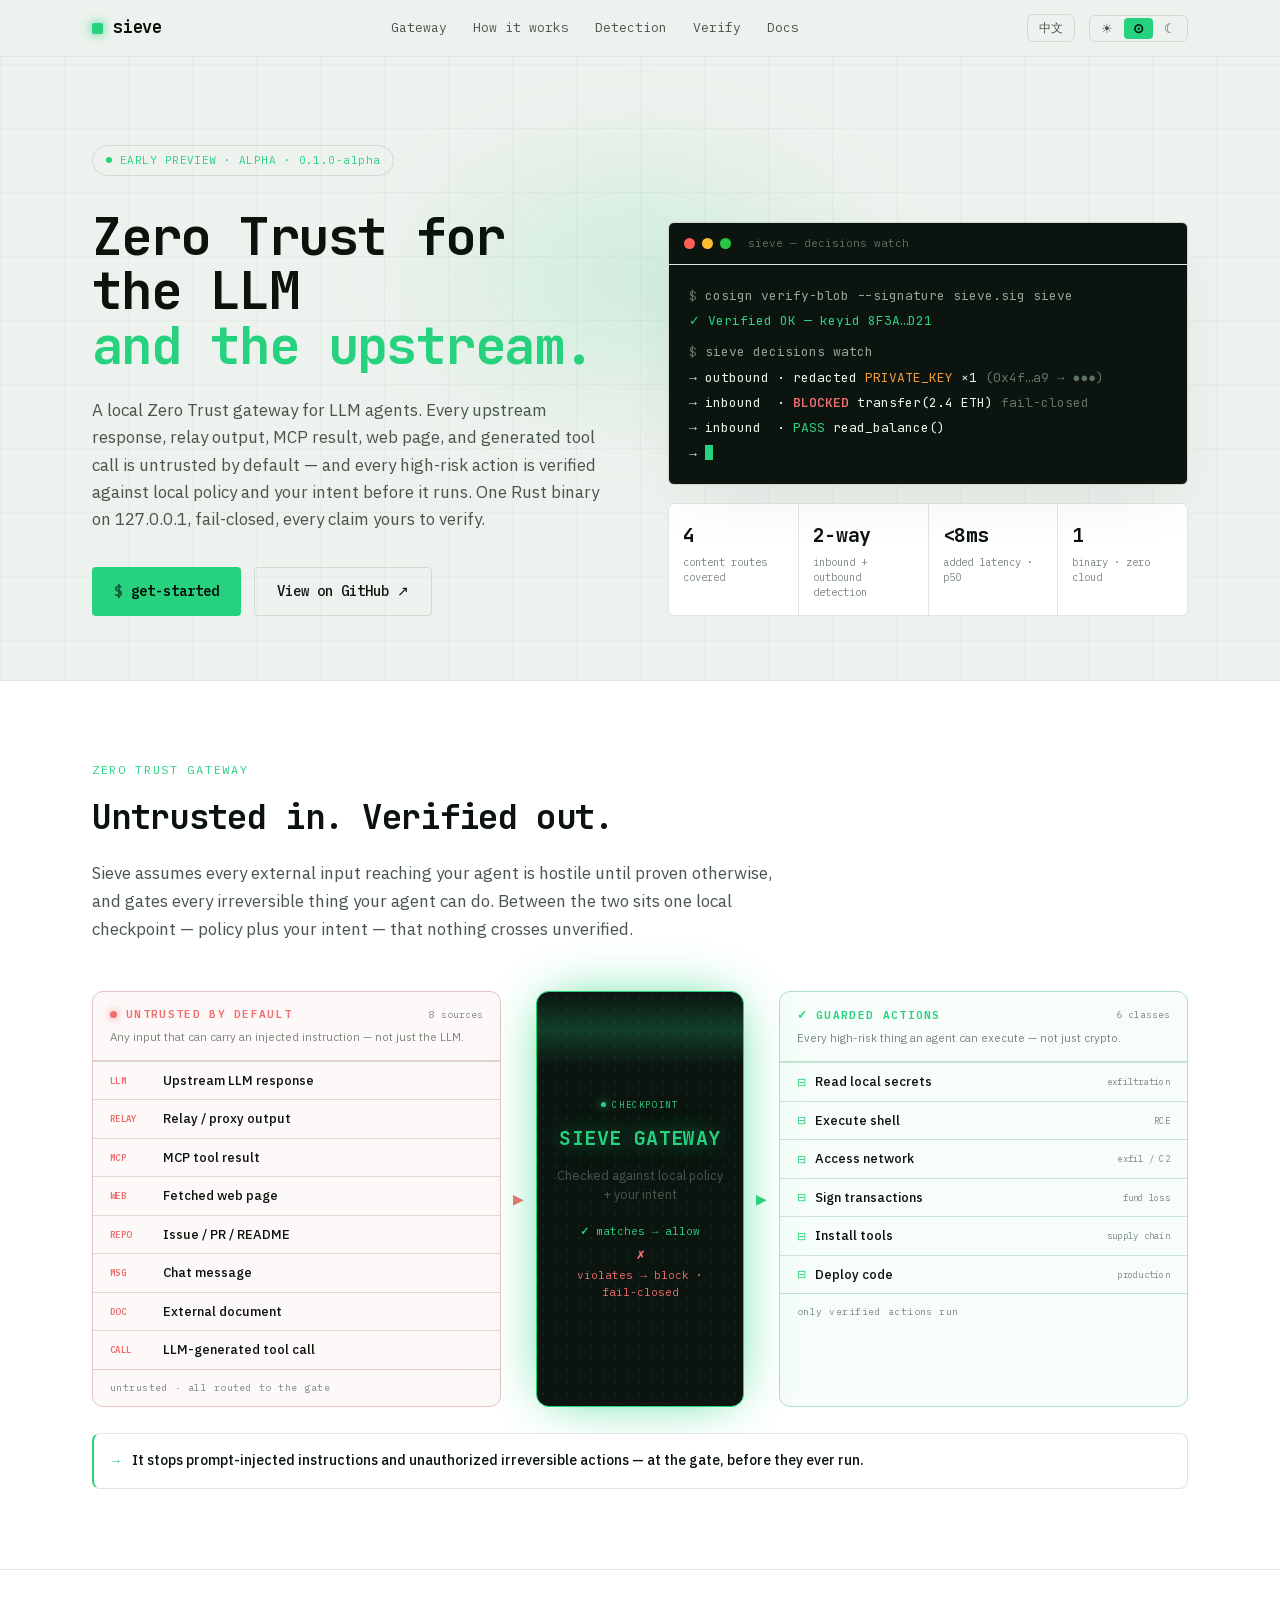
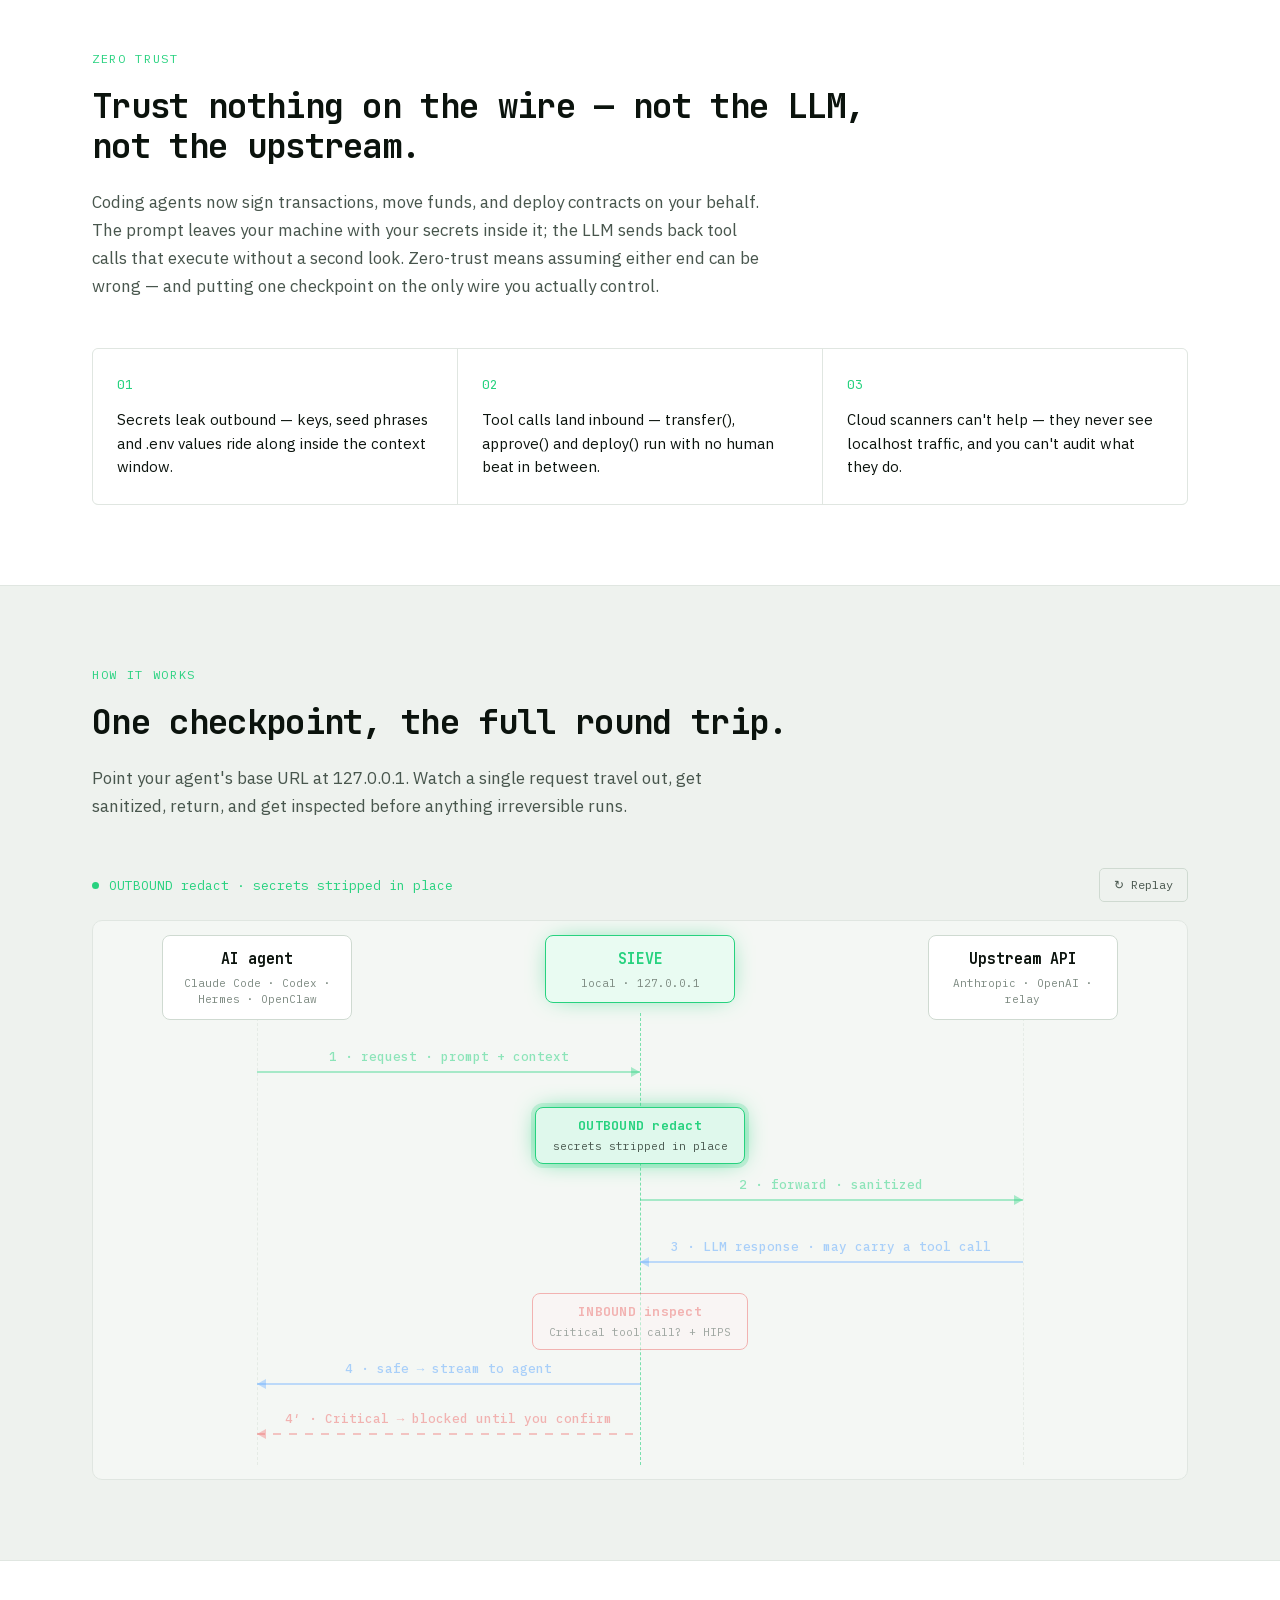
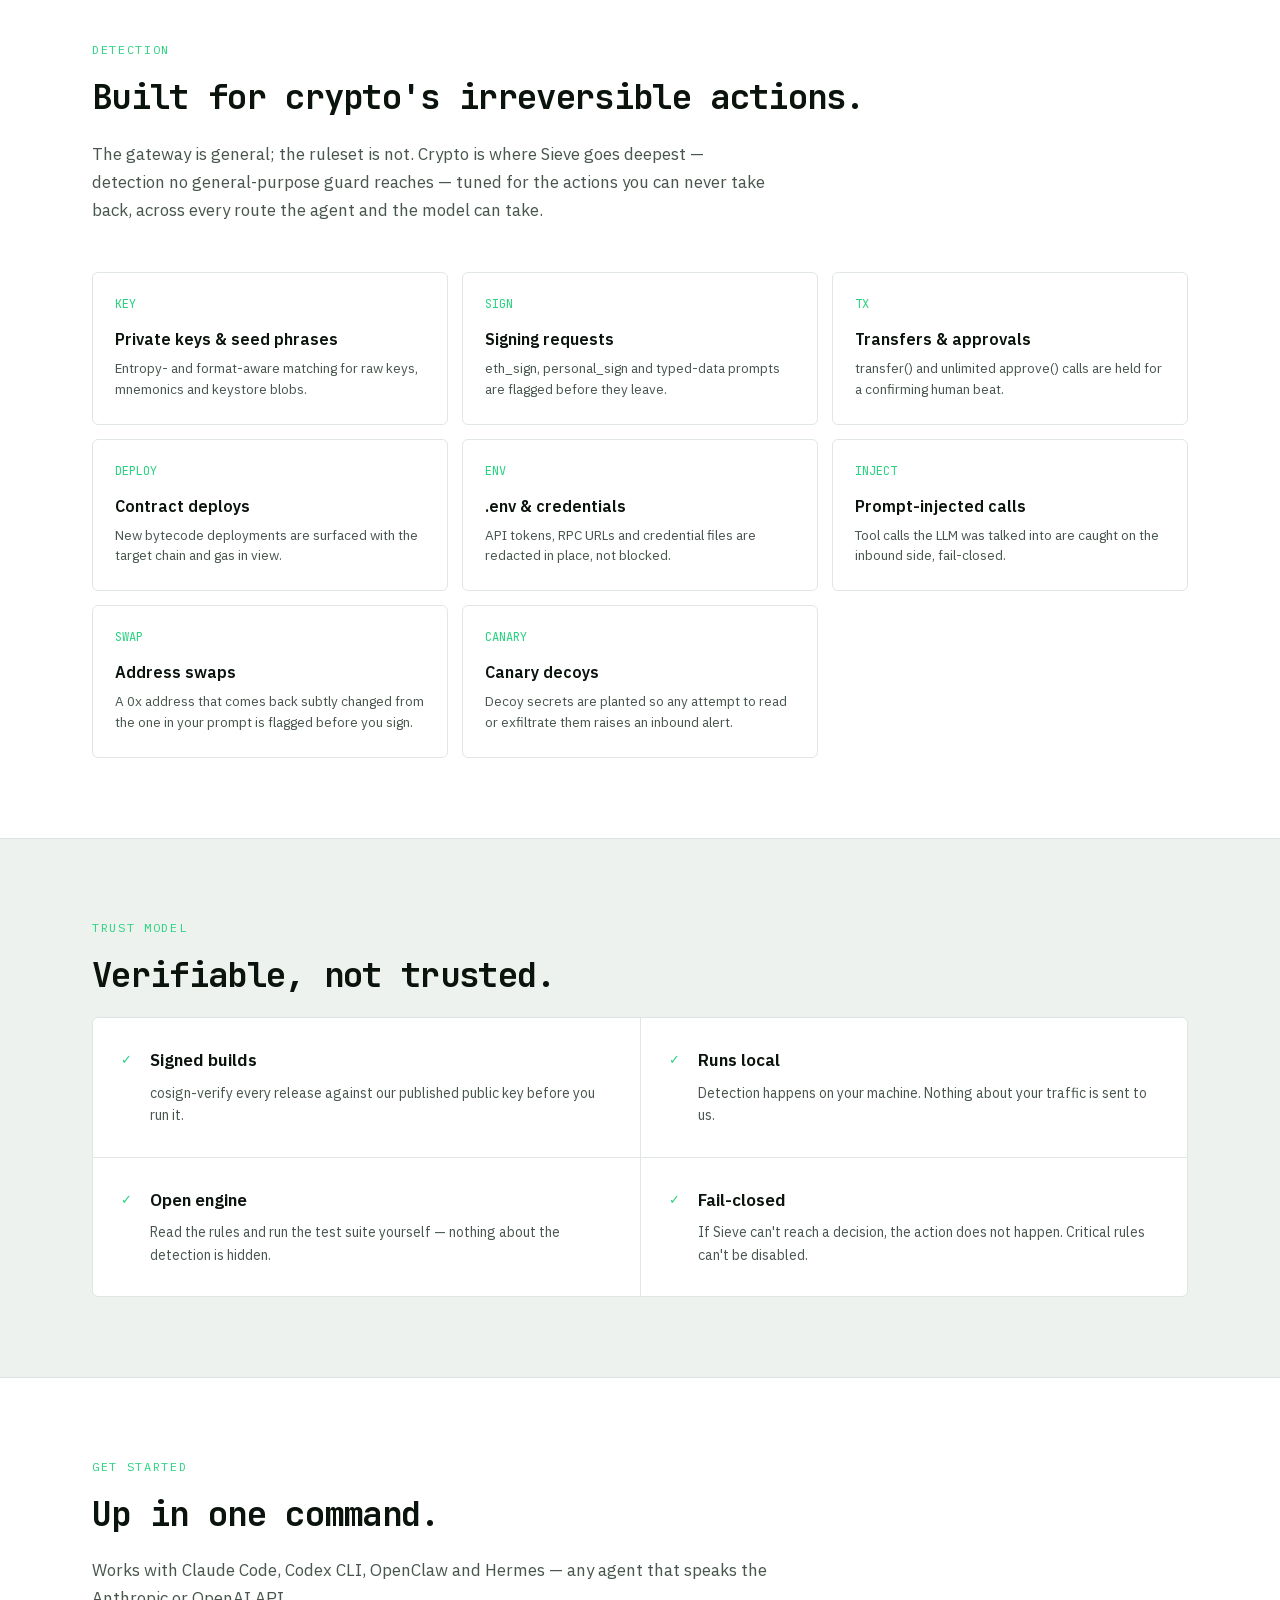
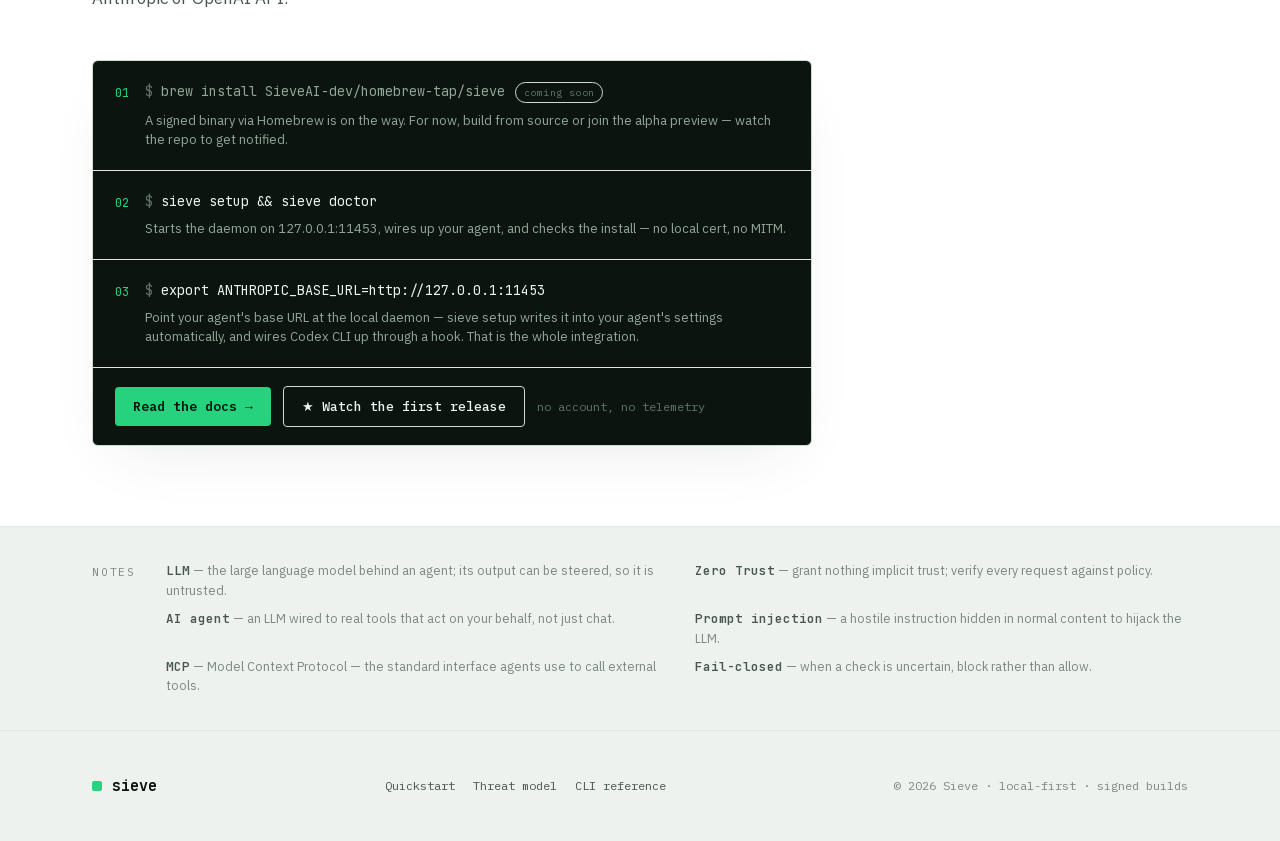
==== commit e6a987a2: "feat(seo): M2 on-site docs — quickstart, threat-model, CLI reference - three hand-maintained English" ====
--- a/index.html
+++ b/index.html
@@ -491,6 +491,11 @@
         <a class="site-footer__brand" href="/">
           <span class="brand__dot"></span>sieve
         </a>
+        <nav class="site-footer__nav" aria-label="Documentation">
+          <a href="/docs/quickstart.html"><span class="lang-en">Quickstart</span></a>
+          <a href="/docs/threat-model.html"><span class="lang-en">Threat model</span></a>
+          <a href="/docs/cli.html"><span class="lang-en">CLI reference</span></a>
+        </nav>
         <div class="site-footer__meta">
           <span class="lang-en">© 2026 Sieve · local-first · signed builds</span>
           
--- a/assets/style.css
+++ b/assets/style.css
@@ -709,6 +709,12 @@
 }
 .site-footer__brand .brand__dot { box-shadow:none; width:10px; height:10px; }
 .site-footer__meta { font-family:var(--ff-mono); font-size:12px; color:var(--text3); }
+.site-footer__nav { display:flex; gap:18px; flex-wrap:wrap; }
+.site-footer__nav a {
+  font-family:var(--ff-mono); font-size:12px; color:var(--text2);
+  text-decoration:none; transition:color .15s;
+}
+.site-footer__nav a:hover { color:var(--accent); }
 
 /* ---------------------------------------------------------------------------
    Docs — two-column layout
@@ -770,6 +776,50 @@
    stays visible when JS is off / fails (progressive enhancement). */
 html.js .reveal { opacity:0; }
 .reveal.in { animation:fadeUp .7s cubic-bezier(.2,.7,.2,1) forwards; }
+
+/* ---------------------------------------------------------------------------
+   Docs article pages  (/docs/*.html — prose, code blocks, tables)
+   --------------------------------------------------------------------------- */
+.docs-article { max-width:760px; }
+.docs-article h2 {
+  font-family:var(--ff-display); font-size:24px; font-weight:700;
+  letter-spacing:-.01em; margin:44px 0 14px; padding-top:8px;
+}
+.docs-article h3 { font-family:var(--ff-display); font-size:17px; font-weight:600; margin:28px 0 10px; }
+.docs-article p { font-size:15.5px; line-height:1.7; color:var(--text2); margin:0 0 14px; }
+.docs-article p strong, .docs-article li strong { color:var(--text); }
+.docs-article ul, .docs-article ol {
+  font-size:15.5px; line-height:1.7; color:var(--text2);
+  margin:0 0 14px; padding-left:22px;
+}
+.docs-article li { margin-bottom:6px; }
+.docs-article code {
+  font-family:var(--ff-mono); font-size:.9em; color:var(--text);
+  background:var(--surface2); border:1px solid var(--border); border-radius:4px; padding:1px 5px;
+}
+.docs-article pre {
+  background:var(--surface); border:1px solid var(--border); border-radius:8px;
+  padding:16px 18px; overflow-x:auto; margin:0 0 18px;
+}
+.docs-article pre code {
+  background:none; border:none; padding:0;
+  font-size:13px; line-height:1.7; color:var(--text);
+}
+.docs-article table { width:100%; border-collapse:collapse; font-size:14px; margin:0 0 18px; }
+.docs-article th, .docs-article td {
+  text-align:left; padding:9px 12px;
+  border-bottom:1px solid var(--border); vertical-align:top;
+}
+.docs-article th { font-family:var(--ff-mono); font-size:12px; letter-spacing:.06em; color:var(--text3); font-weight:500; }
+.docs-article td { color:var(--text2); line-height:1.55; }
+.docs-article td code { white-space:nowrap; }
+.docs-article a { color:var(--accent); text-decoration:none; }
+.docs-article a:hover { text-decoration:underline; }
+.docs-article .note {
+  border-left:3px solid var(--accent); background:var(--surface2);
+  padding:12px 16px; border-radius:0 8px 8px 0; margin:0 0 18px;
+  font-size:14.5px; color:var(--text2);
+}
 
 /* ---------------------------------------------------------------------------
    Language toggle  (default EN; .lang-zh hidden until html[data-lang="zh"])
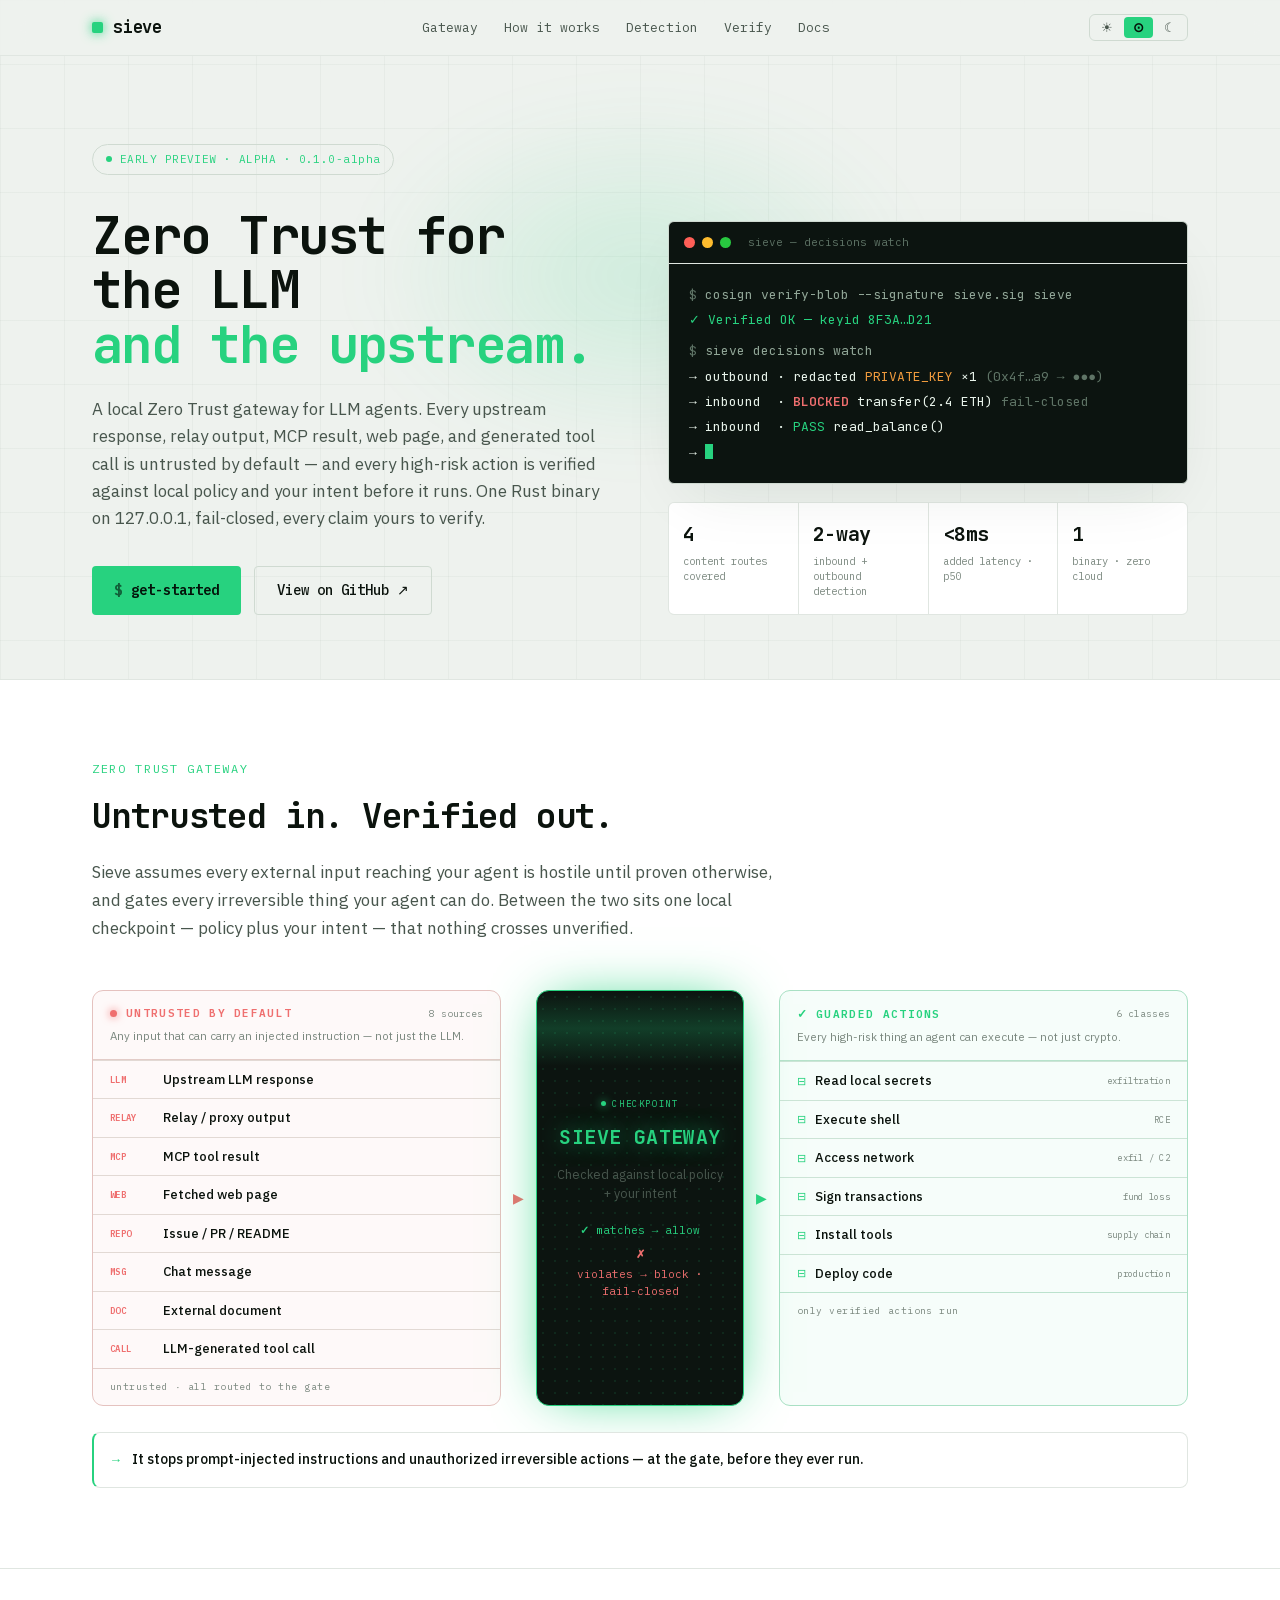
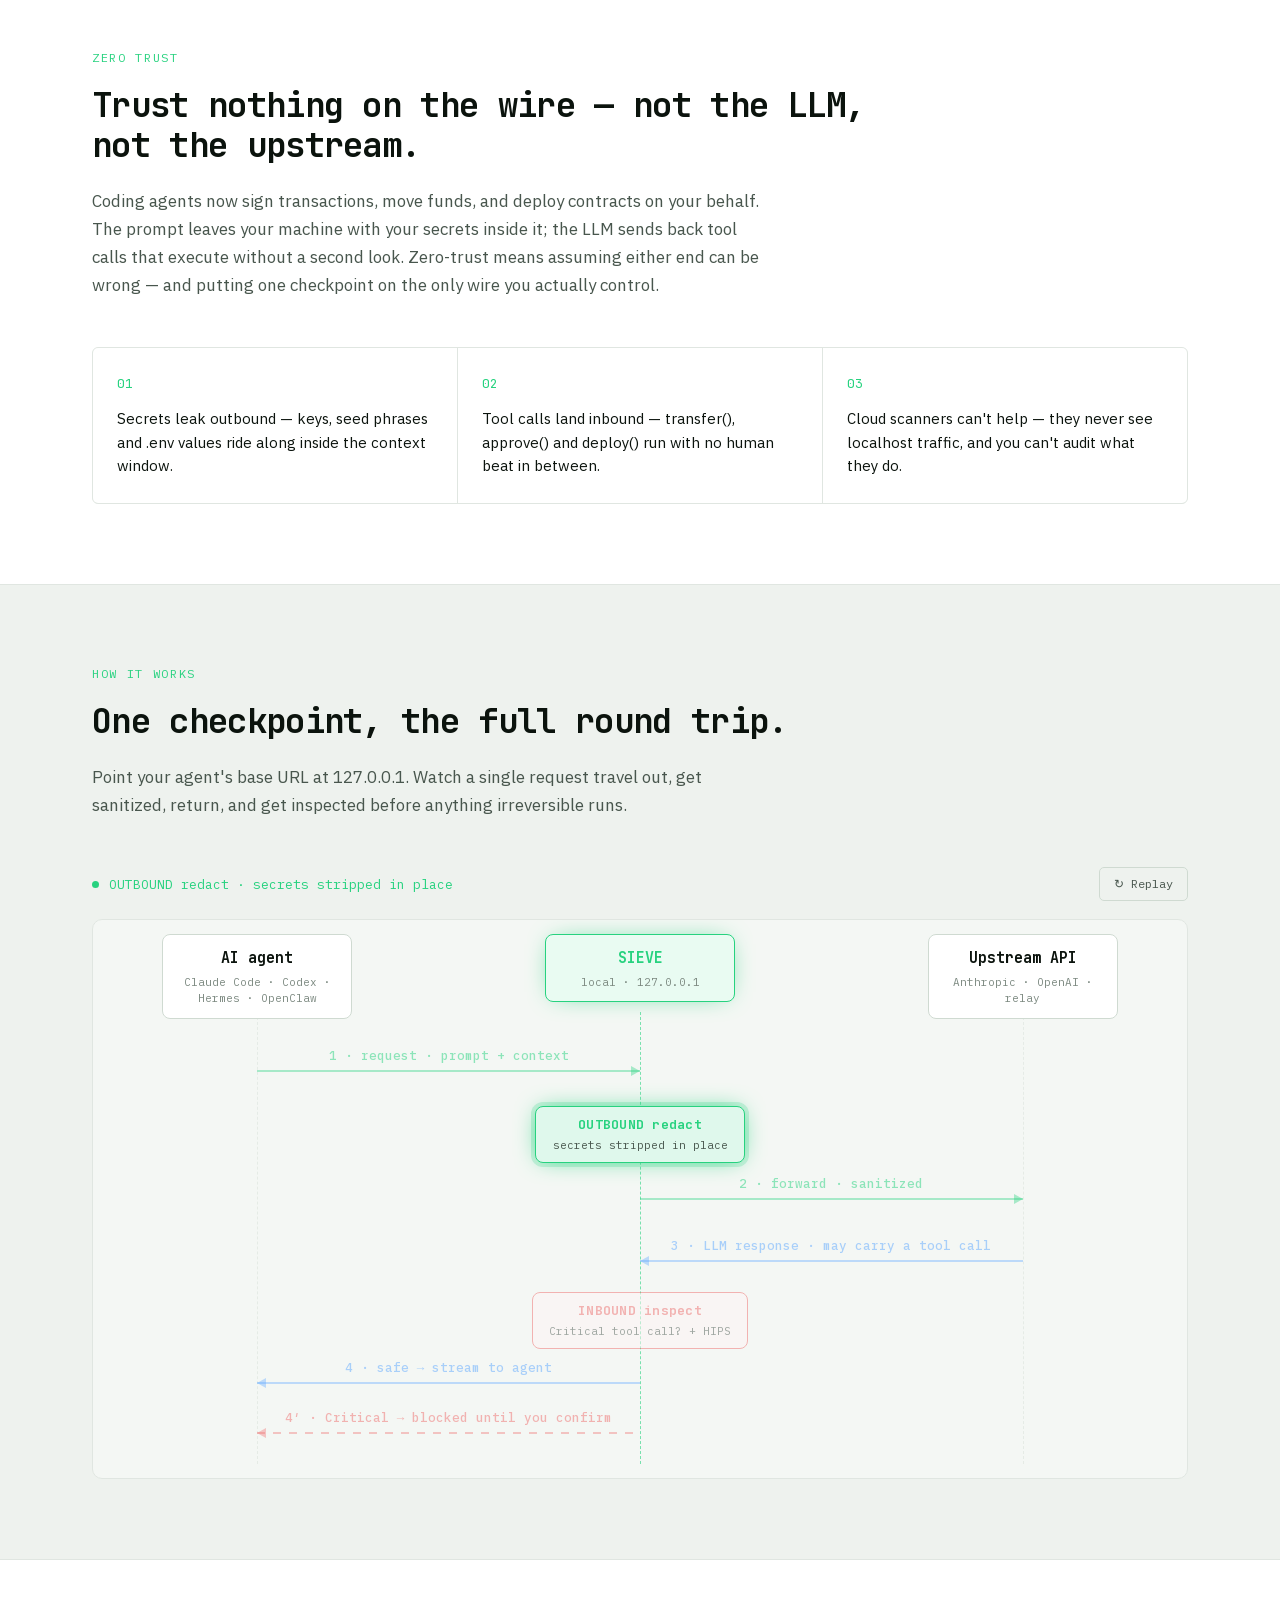
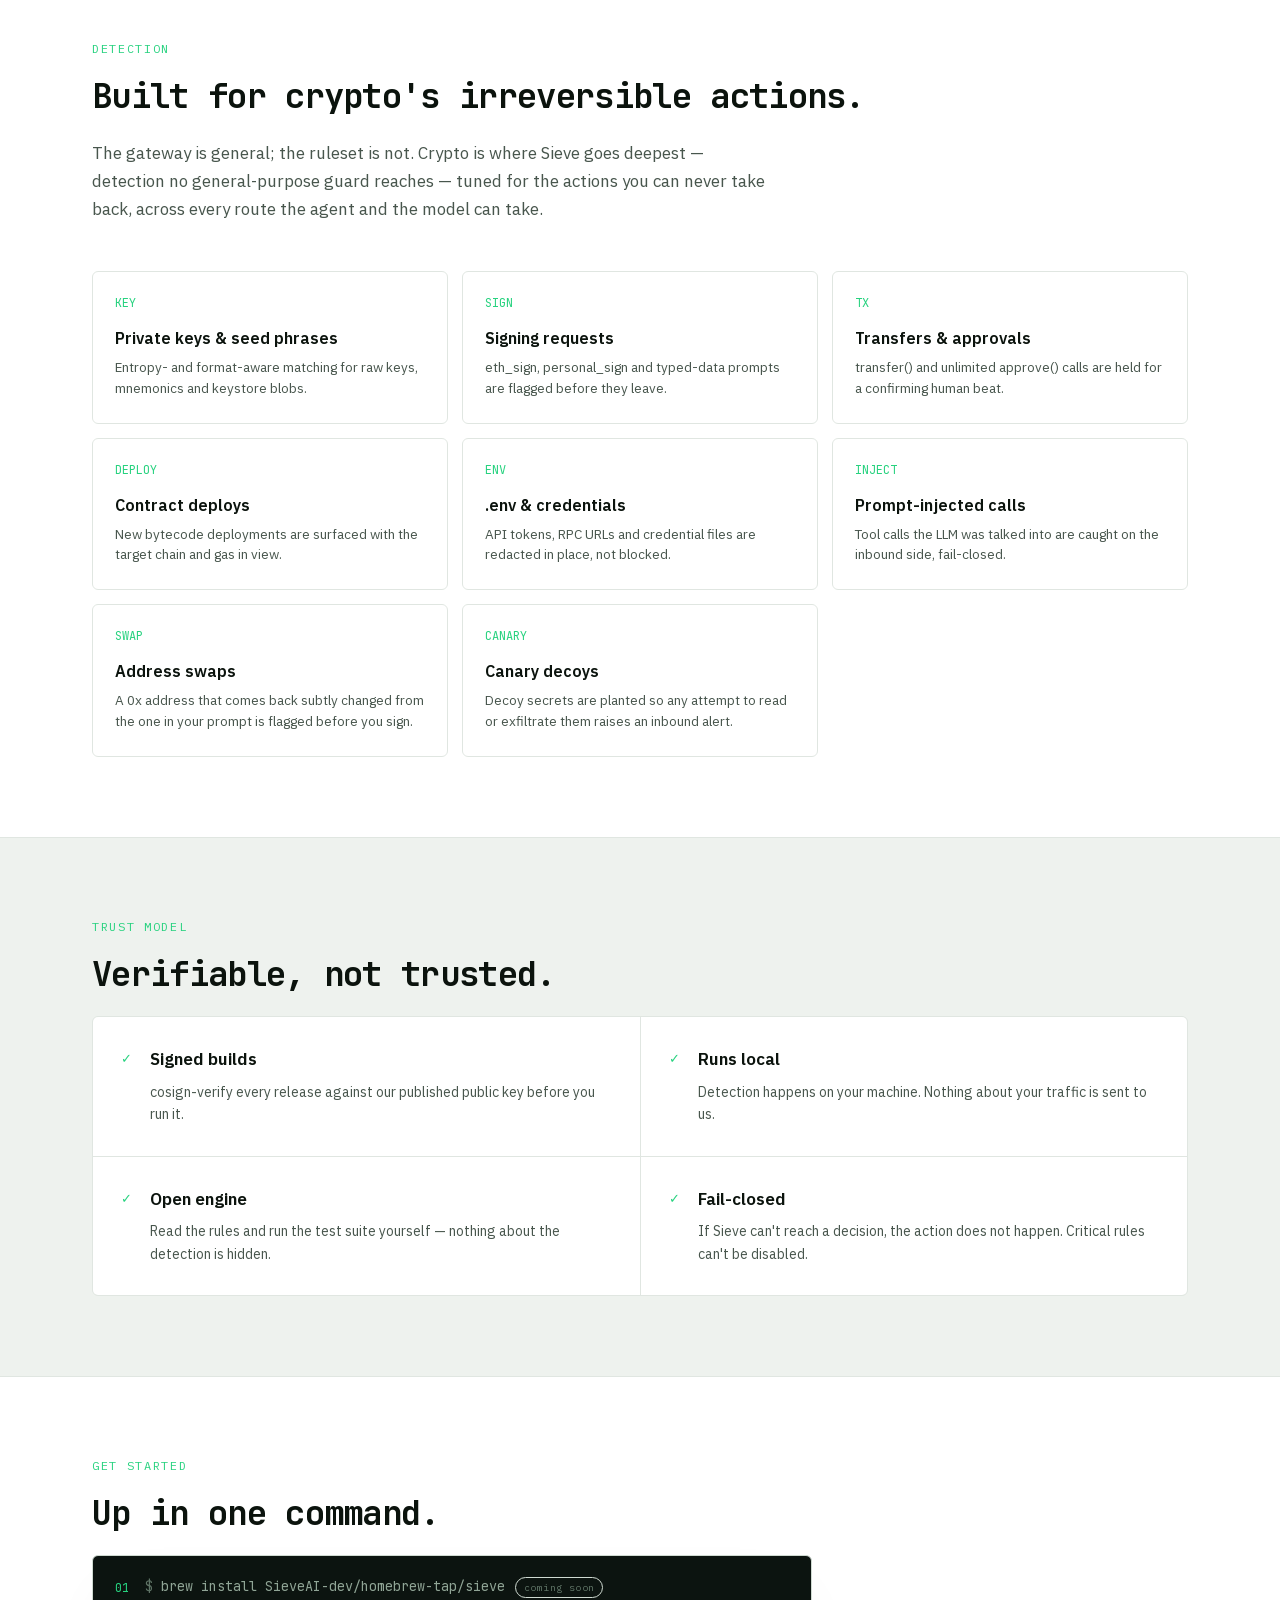
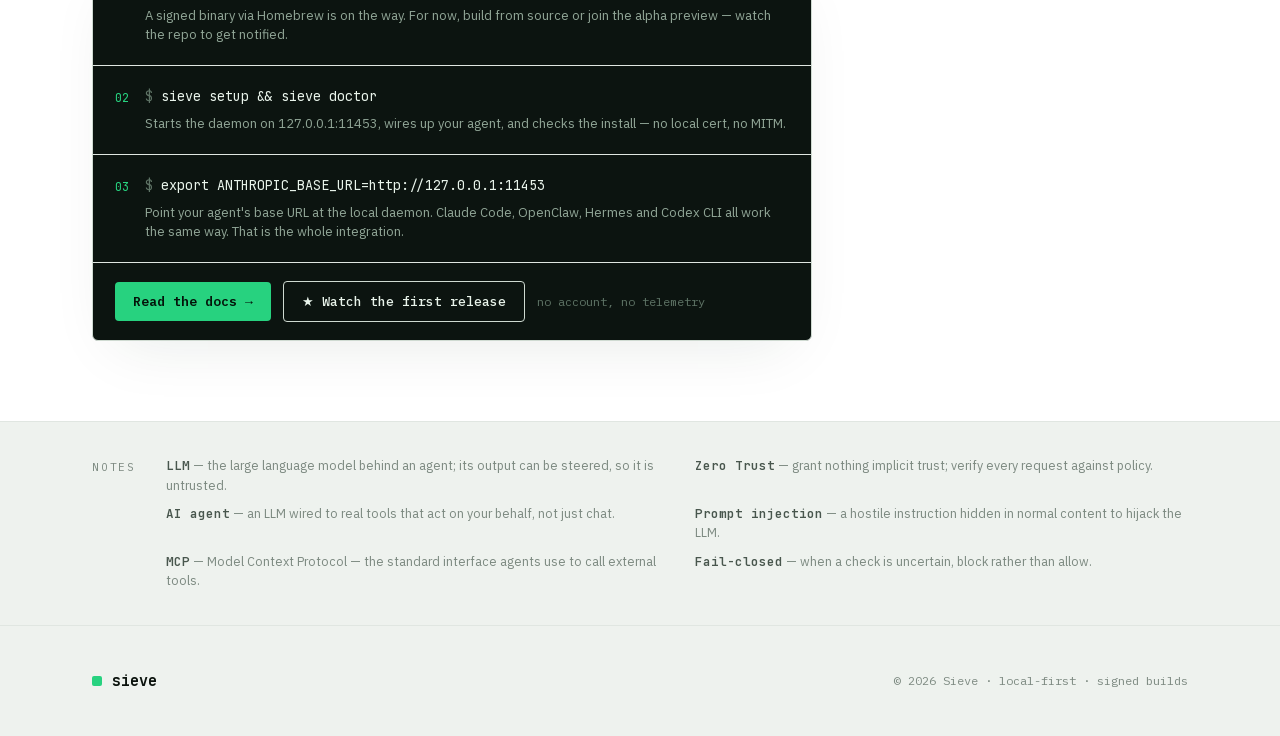
==== commit a49562af: "Merge pull request #1 from SieveAI-dev/chore/align-alpha-docs-and-redaction docs: 对齐 0.1.0-alpha 产品状" ====
--- a/index.html
+++ b/index.html
@@ -3,63 +3,37 @@
 <head>
   <meta charset="utf-8">
   <meta name="viewport" content="width=device-width, initial-scale=1">
-  <title>Sieve — Local Security Proxy for AI Coding Agents (Claude Code, Codex)</title>
-  <meta name="description" content="A local-first security gateway for Claude Code and OpenAI-compatible coding agents. One Rust binary on 127.0.0.1: private keys and seed phrases redacted outbound, dangerous tool calls blocked inbound. Fail-closed, zero cloud, open engine.">
-  <link rel="canonical" href="https://sieveai.dev/">
-  <link rel="alternate" hreflang="en" href="https://sieveai.dev/">
-  <link rel="alternate" hreflang="zh-Hans" href="https://sieveai.dev/zh/">
-  <link rel="alternate" hreflang="x-default" href="https://sieveai.dev/">
-
-  <!-- anti-flash: set data-theme from localStorage before CSS paints -->
+  <title>Sieve — Zero Trust for the LLM and the upstream</title>
+  <meta name="description" content="A single Rust binary on 127.0.0.1, wedged between your coding agent and the upstream API: secrets redacted on the way out, dangerous tool calls intercepted on the way in, fail-closed. Every claim is yours to verify.">
+
+  <!-- anti-flash: set data-theme / data-lang from localStorage before CSS paints -->
   <script>
     (function () {
       try {
         var d = document.documentElement;
         d.classList.add('js');
         var th = localStorage.getItem('sieve.theme') || 'system';
+        var lg = localStorage.getItem('sieve.lang') || 'en';
         d.setAttribute('data-theme', th);
+        d.setAttribute('data-lang', lg);
+        d.lang = (lg === 'zh') ? 'zh-CN' : 'en';
       } catch (e) { /* keep markup defaults */ }
     })();
   </script>
 
-  <!-- Open Graph / Twitter -->
+  <!-- Open Graph / Twitter (no external image references) -->
   <meta property="og:type" content="website">
   <meta property="og:site_name" content="Sieve">
-  <meta property="og:locale" content="en_US">
-  <meta property="og:url" content="https://sieveai.dev/">
-  <meta property="og:title" content="Sieve — Local Security Proxy for AI Coding Agents (Claude Code, Codex)">
-  <meta property="og:description" content="A local-first security gateway for Claude Code and OpenAI-compatible coding agents. One Rust binary on 127.0.0.1: private keys and seed phrases redacted outbound, dangerous tool calls blocked inbound. Fail-closed, zero cloud, open engine.">
-  <meta property="og:image" content="https://sieveai.dev/assets/og.png">
-  <meta property="og:image:width" content="1200">
-  <meta property="og:image:height" content="630">
-  <meta name="twitter:card" content="summary_large_image">
-
-  <script type="application/ld+json">
-  {
-    "@context": "https://schema.org",
-    "@graph": [
-      {
-        "@type": "SoftwareApplication",
-        "name": "Sieve",
-        "url": "https://sieveai.dev/",
-        "operatingSystem": "macOS",
-        "applicationCategory": "SecurityApplication",
-        "offers": { "@type": "Offer", "price": "0", "priceCurrency": "USD" },
-        "downloadUrl": "https://github.com/SieveAI-dev/sieve",
-        "softwareHelp": { "@type": "CreativeWork", "url": "https://sieveai.dev/docs.html" },
-        "description": "Local-first security proxy for AI coding agents: secrets redacted outbound, dangerous tool calls intercepted inbound, fail-closed.",
-        "author": { "@type": "Person", "name": "Doskey Lee" }
-      },
-      { "@type": "WebSite", "name": "Sieve", "url": "https://sieveai.dev/" }
-    ]
-  }
-  </script>
-
-  <link rel="icon" href="/favicon.ico" sizes="48x48">
-  <link rel="icon" type="image/svg+xml" href="/assets/favicon.svg">
-  <link rel="apple-touch-icon" href="/assets/apple-touch-icon.png">
-  <link rel="stylesheet" href="/assets/style.css">
-  <script defer src="/assets/app.js"></script>
+  <meta property="og:url" content="https://sieveai.dev">
+  <meta property="og:title" content="Sieve — Zero Trust for the LLM and the upstream">
+  <meta property="og:description" content="A local Zero Trust gateway for LLM agents. A single Rust binary on 127.0.0.1: untrusted in, verified out, fail-closed. Verifiable, not trusted.">
+  <meta name="twitter:card" content="summary">
+  <meta name="twitter:title" content="Sieve — Zero Trust for the LLM and the upstream">
+  <meta name="twitter:description" content="A local Zero Trust gateway for LLM agents. A single Rust binary on 127.0.0.1: untrusted in, verified out, fail-closed. Verifiable, not trusted.">
+
+  <link rel="icon" type="image/svg+xml" href="data:image/svg+xml,%3Csvg xmlns='http://www.w3.org/2000/svg' viewBox='0 0 16 16'%3E%3Crect width='16' height='16' rx='3' fill='%2327d27f'/%3E%3C/svg%3E">
+  <link rel="stylesheet" href="./assets/style.css">
+  <script defer src="./assets/app.js"></script>
 </head>
 <body>
   <div class="bg-grid"></div>
@@ -69,19 +43,18 @@
     <!-- ============ HEADER ============ -->
     <header class="site-header">
       <div class="site-header__inner">
-        <a class="brand" href="/">
+        <a class="brand" href="index.html">
           <span class="brand__dot"></span>sieve
         </a>
         <button class="nav-toggle" type="button" aria-label="Menu" aria-expanded="false">≡</button>
         <nav class="site-nav">
-          <a href="#gateway"><span class="lang-en">Gateway</span></a>
-          <a href="#how"><span class="lang-en">How it works</span></a>
-          <a href="#detect"><span class="lang-en">Detection</span></a>
-          <a href="#verify"><span class="lang-en">Verify</span></a>
-          <a href="/docs.html"><span class="lang-en">Docs</span></a>
+          <a href="#gateway"><span class="lang-en">Gateway</span><span class="lang-zh">零信任网关</span></a>
+          <a href="#how"><span class="lang-en">How it works</span><span class="lang-zh">工作原理</span></a>
+          <a href="#detect"><span class="lang-en">Detection</span><span class="lang-zh">检测能力</span></a>
+          <a href="#verify"><span class="lang-en">Verify</span><span class="lang-zh">可验证</span></a>
+          <a href="docs.html"><span class="lang-en">Docs</span><span class="lang-zh">文档</span></a>
         </nav>
         <div class="header-right">
-          <a class="lang-switch" href="/zh/" lang="zh-Hans">中文</a>
           <div data-controls></div>
         </div>
       </div>
@@ -96,28 +69,28 @@
         <div class="badge">
           <span class="badge__dot"></span>
           <span class="lang-en">EARLY PREVIEW · ALPHA · 0.1.0-alpha</span>
-          
+          <span class="lang-zh">早期预览 · ALPHA · 0.1.0-alpha</span>
         </div>
 
         <div class="hero__main">
           <div class="hero__body">
             <h1 class="hero__title">
               <span class="lang-en">Zero Trust for the LLM<br><span class="hero__title-accent">and the upstream.</span></span>
-              
+              <span class="lang-zh">对大模型、上游，<br><span class="hero__title-accent">零信任。</span></span>
             </h1>
 
             <p class="hero__sub">
               <span class="lang-en">A local Zero Trust gateway for LLM agents. Every upstream response, relay output, MCP result, web page, and generated tool call is untrusted by default — and every high-risk action is verified against local policy and your intent before it runs. One Rust binary on 127.0.0.1, fail-closed, every claim yours to verify.</span>
-              
+              <span class="lang-zh">面向 LLM Agent 的本地零信任安全网关。任何来自上游 LLM、Relay、MCP、网页、Issue、聊天消息、README 或大模型生成的 Tool Call，默认都不可信；在 Agent 执行任何高危动作之前，先在本地按策略与你的意图验证。一个运行在 127.0.0.1 上的 Rust 单二进制，fail-closed，每一条声明你都能自己验证。</span>
             </p>
 
             <div class="cta-row">
               <a class="btn btn--primary" href="#start">
                 <span class="btn__sigil">$</span>
-                <span class="lang-en">get-started</span>
+                <span class="lang-en">get-started</span><span class="lang-zh">开始使用</span>
               </a>
               <a class="btn btn--ghost" href="https://github.com/SieveAI-dev/sieve">
-                <span class="lang-en">View on GitHub ↗</span>
+                <span class="lang-en">View on GitHub ↗</span><span class="lang-zh">在 GitHub 查看 ↗</span>
               </a>
             </div>
           </div>
@@ -147,19 +120,19 @@
             <div class="stats">
               <div class="stat">
                 <div class="stat__v">4</div>
-                <div class="stat__l"><span class="lang-en">content routes covered</span></div>
+                <div class="stat__l"><span class="lang-en">content routes covered</span><span class="lang-zh">对等覆盖的内容路由</span></div>
               </div>
               <div class="stat">
                 <div class="stat__v">2-way</div>
-                <div class="stat__l"><span class="lang-en">inbound + outbound detection</span></div>
+                <div class="stat__l"><span class="lang-en">inbound + outbound detection</span><span class="lang-zh">入站 + 出站双向检测</span></div>
               </div>
               <div class="stat">
                 <div class="stat__v">&lt;8ms</div>
-                <div class="stat__l"><span class="lang-en">added latency · p50</span></div>
+                <div class="stat__l"><span class="lang-en">added latency · p50</span><span class="lang-zh">新增延迟 · p50</span></div>
               </div>
               <div class="stat">
                 <div class="stat__v">1</div>
-                <div class="stat__l"><span class="lang-en">binary · zero cloud</span></div>
+                <div class="stat__l"><span class="lang-en">binary · zero cloud</span><span class="lang-zh">个二进制 · 零云端</span></div>
               </div>
             </div>
           </div>
@@ -169,14 +142,14 @@
       <!-- ============ ZERO TRUST GATEWAY ============ -->
       <section class="section section--alt" id="gateway">
         <div class="section__inner">
-          <div class="kicker reveal"><span class="lang-en">ZERO TRUST GATEWAY</span></div>
+          <div class="kicker reveal"><span class="lang-en">ZERO TRUST GATEWAY</span><span class="lang-zh">零信任网关</span></div>
           <h2 class="h2 reveal">
             <span class="lang-en">Untrusted in. Verified out.</span>
-            
+            <span class="lang-zh">不可信进，验证后出。</span>
           </h2>
           <p class="section__lead reveal">
             <span class="lang-en">Sieve assumes every external input reaching your agent is hostile until proven otherwise, and gates every irreversible thing your agent can do. Between the two sits one local checkpoint — policy plus your intent — that nothing crosses unverified.</span>
-            
+            <span class="lang-zh">Sieve 默认抵达 Agent 的每一个外部输入都是敌意的，直到被证明无害；并为 Agent 能做的每一件不可逆的事设置闸门。两者之间，只有一个本地检查点——策略加你的意图——任何东西未经验证都无法通过。</span>
           </p>
 
           <!-- CONVERGING PIPELINE: untrusted sources ▶ the gate ▶ guarded actions -->
@@ -187,20 +160,20 @@
               <div class="pipe-col__head">
                 <div class="pipe-col__title">
                   <span class="pipe-col__dot"></span>
-                  <span class="pipe-col__label"><span class="lang-en">Untrusted by default</span></span>
-                  <span class="pipe-col__count"><span class="lang-en">8 sources</span></span>
+                  <span class="pipe-col__label"><span class="lang-en">Untrusted by default</span><span class="lang-zh">默认不可信</span></span>
+                  <span class="pipe-col__count"><span class="lang-en">8 sources</span><span class="lang-zh">8 类来源</span></span>
                 </div>
-                <div class="pipe-col__hint"><span class="lang-en">Any input that can carry an injected instruction — not just the LLM.</span></div>
-              </div>
-              <div class="pipe-row"><span class="pipe-row__c">LLM</span><span class="pipe-row__t"><span class="lang-en">Upstream LLM response</span></span></div>
-              <div class="pipe-row"><span class="pipe-row__c">RELAY</span><span class="pipe-row__t"><span class="lang-en">Relay / proxy output</span></span></div>
-              <div class="pipe-row"><span class="pipe-row__c">MCP</span><span class="pipe-row__t"><span class="lang-en">MCP tool result</span></span></div>
-              <div class="pipe-row"><span class="pipe-row__c">WEB</span><span class="pipe-row__t"><span class="lang-en">Fetched web page</span></span></div>
-              <div class="pipe-row"><span class="pipe-row__c">REPO</span><span class="pipe-row__t"><span class="lang-en">Issue / PR / README</span></span></div>
-              <div class="pipe-row"><span class="pipe-row__c">MSG</span><span class="pipe-row__t"><span class="lang-en">Chat message</span></span></div>
-              <div class="pipe-row"><span class="pipe-row__c">DOC</span><span class="pipe-row__t"><span class="lang-en">External document</span></span></div>
-              <div class="pipe-row"><span class="pipe-row__c">CALL</span><span class="pipe-row__t"><span class="lang-en">LLM-generated tool call</span></span></div>
-              <div class="pipe-col__flow pipe-col__flow--in"><span class="lang-en">untrusted · all routed to the gate</span></div>
+                <div class="pipe-col__hint"><span class="lang-en">Any input that can carry an injected instruction — not just the LLM.</span><span class="lang-zh">任何可能夹带注入指令的输入——不止是大模型。</span></div>
+              </div>
+              <div class="pipe-row"><span class="pipe-row__c">LLM</span><span class="pipe-row__t"><span class="lang-en">Upstream LLM response</span><span class="lang-zh">上游 LLM 响应</span></span></div>
+              <div class="pipe-row"><span class="pipe-row__c">RELAY</span><span class="pipe-row__t"><span class="lang-en">Relay / proxy output</span><span class="lang-zh">Relay / 中转输出</span></span></div>
+              <div class="pipe-row"><span class="pipe-row__c">MCP</span><span class="pipe-row__t"><span class="lang-en">MCP tool result</span><span class="lang-zh">MCP 工具结果</span></span></div>
+              <div class="pipe-row"><span class="pipe-row__c">WEB</span><span class="pipe-row__t"><span class="lang-en">Fetched web page</span><span class="lang-zh">抓取的网页</span></span></div>
+              <div class="pipe-row"><span class="pipe-row__c">REPO</span><span class="pipe-row__t"><span class="lang-en">Issue / PR / README</span><span class="lang-zh">Issue / PR / README</span></span></div>
+              <div class="pipe-row"><span class="pipe-row__c">MSG</span><span class="pipe-row__t"><span class="lang-en">Chat message</span><span class="lang-zh">聊天消息</span></span></div>
+              <div class="pipe-row"><span class="pipe-row__c">DOC</span><span class="pipe-row__t"><span class="lang-en">External document</span><span class="lang-zh">外部文档</span></span></div>
+              <div class="pipe-row"><span class="pipe-row__c">CALL</span><span class="pipe-row__t"><span class="lang-en">LLM-generated tool call</span><span class="lang-zh">大模型生成的 Tool Call</span></span></div>
+              <div class="pipe-col__flow pipe-col__flow--in"><span class="lang-en">untrusted · all routed to the gate</span><span class="lang-zh">默认不可信 · 全部送入网关</span></div>
             </div>
 
             <!-- ARROW (in → gate) -->
@@ -212,11 +185,11 @@
               <div class="pipe-gate__scan" aria-hidden="true"></div>
               <div class="pipe-gate__inner">
                 <div class="pipe-gate__checkpoint"><span class="pipe-gate__cp-dot"></span>CHECKPOINT</div>
-                <div class="pipe-gate__name"><span class="lang-en">SIEVE GATEWAY</span></div>
-                <div class="pipe-gate__mech"><span class="lang-en">Checked against local policy + your intent</span></div>
+                <div class="pipe-gate__name"><span class="lang-en">SIEVE GATEWAY</span><span class="lang-zh">SIEVE 网关</span></div>
+                <div class="pipe-gate__mech"><span class="lang-en">Checked against local policy + your intent</span><span class="lang-zh">按本地策略 + 你的意图逐项校验</span></div>
                 <div class="pipe-gate__verdicts">
-                  <span class="pipe-gate__allow"><span class="pipe-gate__mark">✓</span><span class="lang-en">matches → allow</span></span>
-                  <span class="pipe-gate__block"><span class="pipe-gate__mark">✗</span><span class="lang-en">violates → block · <span style="white-space:nowrap">fail-closed</span></span></span>
+                  <span class="pipe-gate__allow"><span class="pipe-gate__mark">✓</span><span class="lang-en">matches → allow</span><span class="lang-zh">符合 → 放行</span></span>
+                  <span class="pipe-gate__block"><span class="pipe-gate__mark">✗</span><span class="lang-en">violates → block · <span style="white-space:nowrap">fail-closed</span></span><span class="lang-zh">违背 → 阻断 · <span style="white-space:nowrap">fail-closed</span></span></span>
                 </div>
               </div>
             </div>
@@ -229,18 +202,18 @@
               <div class="pipe-col__head">
                 <div class="pipe-col__title">
                   <span class="pipe-col__check">✓</span>
-                  <span class="pipe-col__label"><span class="lang-en">Guarded actions</span></span>
-                  <span class="pipe-col__count"><span class="lang-en">6 classes</span></span>
+                  <span class="pipe-col__label"><span class="lang-en">Guarded actions</span><span class="lang-zh">受守护的执行</span></span>
+                  <span class="pipe-col__count"><span class="lang-en">6 classes</span><span class="lang-zh">6 类动作</span></span>
                 </div>
-                <div class="pipe-col__hint"><span class="lang-en">Every high-risk thing an agent can execute — not just crypto.</span></div>
-              </div>
-              <div class="pipe-row pipe-row--act"><span class="pipe-row__t"><span class="pipe-row__i">⊟</span><span class="lang-en">Read local secrets</span></span><span class="pipe-row__r"><span class="lang-en">exfiltration</span></span></div>
-              <div class="pipe-row pipe-row--act"><span class="pipe-row__t"><span class="pipe-row__i">⊟</span><span class="lang-en">Execute shell</span></span><span class="pipe-row__r">RCE</span></div>
-              <div class="pipe-row pipe-row--act"><span class="pipe-row__t"><span class="pipe-row__i">⊟</span><span class="lang-en">Access network</span></span><span class="pipe-row__r"><span class="lang-en">exfil / C2</span></span></div>
-              <div class="pipe-row pipe-row--act"><span class="pipe-row__t"><span class="pipe-row__i">⊟</span><span class="lang-en">Sign transactions</span></span><span class="pipe-row__r"><span class="lang-en">fund loss</span></span></div>
-              <div class="pipe-row pipe-row--act"><span class="pipe-row__t"><span class="pipe-row__i">⊟</span><span class="lang-en">Install tools</span></span><span class="pipe-row__r"><span class="lang-en">supply chain</span></span></div>
-              <div class="pipe-row pipe-row--act"><span class="pipe-row__t"><span class="pipe-row__i">⊟</span><span class="lang-en">Deploy code</span></span><span class="pipe-row__r"><span class="lang-en">production</span></span></div>
-              <div class="pipe-col__flow pipe-col__flow--out"><span class="lang-en">only verified actions run</span></div>
+                <div class="pipe-col__hint"><span class="lang-en">Every high-risk thing an agent can execute — not just crypto.</span><span class="lang-zh">Agent 能执行的一切高危动作——不止 crypto。</span></div>
+              </div>
+              <div class="pipe-row pipe-row--act"><span class="pipe-row__t"><span class="pipe-row__i">⊟</span><span class="lang-en">Read local secrets</span><span class="lang-zh">读取本地密钥</span></span><span class="pipe-row__r"><span class="lang-en">exfiltration</span><span class="lang-zh">数据外泄</span></span></div>
+              <div class="pipe-row pipe-row--act"><span class="pipe-row__t"><span class="pipe-row__i">⊟</span><span class="lang-en">Execute shell</span><span class="lang-zh">执行 Shell</span></span><span class="pipe-row__r">RCE</span></div>
+              <div class="pipe-row pipe-row--act"><span class="pipe-row__t"><span class="pipe-row__i">⊟</span><span class="lang-en">Access network</span><span class="lang-zh">访问网络</span></span><span class="pipe-row__r"><span class="lang-en">exfil / C2</span><span class="lang-zh">外泄 / C2</span></span></div>
+              <div class="pipe-row pipe-row--act"><span class="pipe-row__t"><span class="pipe-row__i">⊟</span><span class="lang-en">Sign transactions</span><span class="lang-zh">签名交易</span></span><span class="pipe-row__r"><span class="lang-en">fund loss</span><span class="lang-zh">资金损失</span></span></div>
+              <div class="pipe-row pipe-row--act"><span class="pipe-row__t"><span class="pipe-row__i">⊟</span><span class="lang-en">Install tools</span><span class="lang-zh">安装工具</span></span><span class="pipe-row__r"><span class="lang-en">supply chain</span><span class="lang-zh">供应链</span></span></div>
+              <div class="pipe-row pipe-row--act"><span class="pipe-row__t"><span class="pipe-row__i">⊟</span><span class="lang-en">Deploy code</span><span class="lang-zh">部署代码</span></span><span class="pipe-row__r"><span class="lang-en">production</span><span class="lang-zh">生产环境</span></span></div>
+              <div class="pipe-col__flow pipe-col__flow--out"><span class="lang-en">only verified actions run</span><span class="lang-zh">仅放行已验证的动作</span></div>
             </div>
 
           </div>
@@ -248,7 +221,7 @@
           <!-- PROBLEM SOLVED -->
           <div class="pipe-problem reveal">
             <span class="pipe-problem__sigil">→</span>
-            <span class="pipe-problem__t"><span class="lang-en">It stops prompt-injected instructions and unauthorized irreversible actions — at the gate, before they ever run.</span></span>
+            <span class="pipe-problem__t"><span class="lang-en">It stops prompt-injected instructions and unauthorized irreversible actions — at the gate, before they ever run.</span><span class="lang-zh">在门口拦下被注入的指令与未经许可的不可逆操作——赶在它们执行之前。</span></span>
           </div>
         </div>
       </section>
@@ -256,27 +229,27 @@
       <!-- ============ PROBLEM ============ -->
       <section class="section section--alt">
         <div class="section__inner">
-          <div class="kicker reveal"><span class="lang-en">ZERO TRUST</span></div>
+          <div class="kicker reveal"><span class="lang-en">ZERO TRUST</span><span class="lang-zh">零信任</span></div>
           <h2 class="h2 reveal">
             <span class="lang-en">Trust nothing on the wire — not the LLM, not the upstream.</span>
-            
+            <span class="lang-zh">链路上谁都不信——不信大模型，也不信上游。</span>
           </h2>
           <p class="section__lead reveal">
             <span class="lang-en">Coding agents now sign transactions, move funds, and deploy contracts on your behalf. The prompt leaves your machine with your secrets inside it; the LLM sends back tool calls that execute without a second look. Zero-trust means assuming either end can be wrong — and putting one checkpoint on the only wire you actually control.</span>
-            
+            <span class="lang-zh">编码 agent 如今会代替你签名交易、转移资金、部署合约。提示词带着你的密钥离开本机；大模型把工具调用发回来，未经第二眼便执行。零信任，意味着假设两端都可能出错——并在你唯一真正掌控的那条链路上，设一个检查点。</span>
           </p>
           <div class="grid-3 reveal">
             <div class="prob">
               <div class="prob__n">01</div>
-              <div class="prob__t"><span class="lang-en">Secrets leak outbound — keys, seed phrases and .env values ride along inside the context window.</span></div>
+              <div class="prob__t"><span class="lang-en">Secrets leak outbound — keys, seed phrases and .env values ride along inside the context window.</span><span class="lang-zh">密钥随出站泄漏——私钥、助记词、.env 值都夹在上下文窗口里一起发出。</span></div>
             </div>
             <div class="prob">
               <div class="prob__n">02</div>
-              <div class="prob__t"><span class="lang-en">Tool calls land inbound — transfer(), approve() and deploy() run with no human beat in between.</span></div>
+              <div class="prob__t"><span class="lang-en">Tool calls land inbound — transfer(), approve() and deploy() run with no human beat in between.</span><span class="lang-zh">工具调用随入站落地——transfer()、approve()、deploy() 中间没有任何人为停顿便执行。</span></div>
             </div>
             <div class="prob">
               <div class="prob__n">03</div>
-              <div class="prob__t"><span class="lang-en">Cloud scanners can't help — they never see localhost traffic, and you can't audit what they do.</span></div>
+              <div class="prob__t"><span class="lang-en">Cloud scanners can't help — they never see localhost traffic, and you can't audit what they do.</span><span class="lang-zh">云端扫描器帮不上——它们看不到 localhost 流量，你也无法审计它们做了什么。</span></div>
             </div>
           </div>
         </div>
@@ -285,14 +258,14 @@
       <!-- ============ HOW IT WORKS — interactive diagram ============ -->
       <section class="section" id="how">
         <div class="section__inner">
-          <div class="kicker reveal"><span class="lang-en">HOW IT WORKS</span></div>
+          <div class="kicker reveal"><span class="lang-en">HOW IT WORKS</span><span class="lang-zh">工作原理</span></div>
           <h2 class="h2 reveal">
             <span class="lang-en">One checkpoint, the full round trip.</span>
-            
+            <span class="lang-zh">一个检查点，完整往返。</span>
           </h2>
           <p class="section__lead reveal">
             <span class="lang-en">Point your agent's base URL at 127.0.0.1. Watch a single request travel out, get sanitized, return, and get inspected before anything irreversible runs.</span>
-            
+            <span class="lang-zh">把 agent 的 base URL 指向 127.0.0.1。看一次请求如何出站、被净化、返回，并在任何不可逆操作执行前被检查。</span>
           </p>
           <div class="reveal" data-how-diagram></div>
         </div>
@@ -301,55 +274,55 @@
       <!-- ============ DETECTION ============ -->
       <section class="section section--alt" id="detect">
         <div class="section__inner">
-          <div class="kicker reveal"><span class="lang-en">DETECTION</span></div>
+          <div class="kicker reveal"><span class="lang-en">DETECTION</span><span class="lang-zh">检测能力</span></div>
           <h2 class="h2 reveal">
             <span class="lang-en">Built for crypto's irreversible actions.</span>
-            
+            <span class="lang-zh">为加密世界中不可逆的操作而生。</span>
           </h2>
           <p class="section__lead reveal">
             <span class="lang-en">The gateway is general; the ruleset is not. Crypto is where Sieve goes deepest — detection no general-purpose guard reaches — tuned for the actions you can never take back, across every route the agent and the model can take.</span>
-            
+            <span class="lang-zh">网关是通用的，规则集却不是。Crypto 是 Sieve 下探最深的地方——通用防护无法企及的检测——专为那些永远无法收回的操作而调校，并在 agent 与模型往来的每一条路由上对等覆盖。</span>
           </p>
           <div class="cards-3">
             <div class="detect reveal">
               <div class="detect__k">KEY</div>
-              <div class="detect__t"><span class="lang-en">Private keys &amp; seed phrases</span></div>
-              <div class="detect__d"><span class="lang-en">Entropy- and format-aware matching for raw keys, mnemonics and keystore blobs.</span></div>
+              <div class="detect__t"><span class="lang-en">Private keys &amp; seed phrases</span><span class="lang-zh">私钥与助记词</span></div>
+              <div class="detect__d"><span class="lang-en">Entropy- and format-aware matching for raw keys, mnemonics and keystore blobs.</span><span class="lang-zh">基于熵值与格式感知，匹配裸私钥、助记词与 keystore 数据。</span></div>
             </div>
             <div class="detect reveal">
               <div class="detect__k">SIGN</div>
-              <div class="detect__t"><span class="lang-en">Signing requests</span></div>
-              <div class="detect__d"><span class="lang-en">eth_sign, personal_sign and typed-data prompts are flagged before they leave.</span></div>
+              <div class="detect__t"><span class="lang-en">Signing requests</span><span class="lang-zh">签名请求</span></div>
+              <div class="detect__d"><span class="lang-en">eth_sign, personal_sign and typed-data prompts are flagged before they leave.</span><span class="lang-zh">eth_sign、personal_sign 与类型化数据提示，在离开前即被标记。</span></div>
             </div>
             <div class="detect reveal">
               <div class="detect__k">TX</div>
-              <div class="detect__t"><span class="lang-en">Transfers &amp; approvals</span></div>
-              <div class="detect__d"><span class="lang-en">transfer() and unlimited approve() calls are held for a confirming human beat.</span></div>
+              <div class="detect__t"><span class="lang-en">Transfers &amp; approvals</span><span class="lang-zh">转账与授权</span></div>
+              <div class="detect__d"><span class="lang-en">transfer() and unlimited approve() calls are held for a confirming human beat.</span><span class="lang-zh">transfer() 与无限额 approve() 调用会被暂留，等待一次人为确认。</span></div>
             </div>
             <div class="detect reveal">
               <div class="detect__k">DEPLOY</div>
-              <div class="detect__t"><span class="lang-en">Contract deploys</span></div>
-              <div class="detect__d"><span class="lang-en">New bytecode deployments are surfaced with the target chain and gas in view.</span></div>
+              <div class="detect__t"><span class="lang-en">Contract deploys</span><span class="lang-zh">合约部署</span></div>
+              <div class="detect__d"><span class="lang-en">New bytecode deployments are surfaced with the target chain and gas in view.</span><span class="lang-zh">新字节码的部署会连同目标链与 gas 一并呈现。</span></div>
             </div>
             <div class="detect reveal">
               <div class="detect__k">ENV</div>
-              <div class="detect__t"><span class="lang-en">.env &amp; credentials</span></div>
-              <div class="detect__d"><span class="lang-en">API tokens, RPC URLs and credential files are redacted in place, not blocked.</span></div>
+              <div class="detect__t"><span class="lang-en">.env &amp; credentials</span><span class="lang-zh">.env 与凭据</span></div>
+              <div class="detect__d"><span class="lang-en">API tokens, RPC URLs and credential files are redacted in place, not blocked.</span><span class="lang-zh">API 令牌、RPC 地址与凭据文件就地脱敏，而非直接阻断。</span></div>
             </div>
             <div class="detect reveal">
               <div class="detect__k">INJECT</div>
-              <div class="detect__t"><span class="lang-en">Prompt-injected calls</span></div>
-              <div class="detect__d"><span class="lang-en">Tool calls the LLM was talked into are caught on the inbound side, fail-closed.</span></div>
+              <div class="detect__t"><span class="lang-en">Prompt-injected calls</span><span class="lang-zh">注入式调用</span></div>
+              <div class="detect__d"><span class="lang-en">Tool calls the LLM was talked into are caught on the inbound side, fail-closed.</span><span class="lang-zh">大模型被诱导发出的工具调用，在入站侧被捕获，fail-closed。</span></div>
             </div>
             <div class="detect reveal">
               <div class="detect__k">SWAP</div>
-              <div class="detect__t"><span class="lang-en">Address swaps</span></div>
-              <div class="detect__d"><span class="lang-en">A 0x address that comes back subtly changed from the one in your prompt is flagged before you sign.</span></div>
+              <div class="detect__t"><span class="lang-en">Address swaps</span><span class="lang-zh">地址替换</span></div>
+              <div class="detect__d"><span class="lang-en">A 0x address that comes back subtly changed from the one in your prompt is flagged before you sign.</span><span class="lang-zh">回传的 0x 地址若与你提示词里的那个有细微出入，会在你签名前被标记。</span></div>
             </div>
             <div class="detect reveal">
               <div class="detect__k">CANARY</div>
-              <div class="detect__t"><span class="lang-en">Canary decoys</span></div>
-              <div class="detect__d"><span class="lang-en">Decoy secrets are planted so any attempt to read or exfiltrate them raises an inbound alert.</span></div>
+              <div class="detect__t"><span class="lang-en">Canary decoys</span><span class="lang-zh">诱饵告警</span></div>
+              <div class="detect__d"><span class="lang-en">Decoy secrets are planted so any attempt to read or exfiltrate them raises an inbound alert.</span><span class="lang-zh">布放的诱饵凭据一旦被读取或外泄，立即触发入站告警。</span></div>
             </div>
           </div>
         </div>
@@ -358,38 +331,38 @@
       <!-- ============ VERIFY ============ -->
       <section class="section" id="verify">
         <div class="section__inner">
-          <div class="kicker reveal"><span class="lang-en">TRUST MODEL</span></div>
+          <div class="kicker reveal"><span class="lang-en">TRUST MODEL</span><span class="lang-zh">信任模型</span></div>
           <h2 class="h2 reveal">
             <span class="lang-en">Verifiable, not trusted.</span>
-            
+            <span class="lang-zh">可验证，而非仅仅信任。</span>
           </h2>
           <div class="grid-2 reveal">
             <div class="verify">
               <div class="verify__n">✓</div>
               <div>
-                <div class="verify__t"><span class="lang-en">Signed builds</span></div>
-                <div class="verify__d"><span class="lang-en">cosign-verify every release against our published public key before you run it.</span></div>
+                <div class="verify__t"><span class="lang-en">Signed builds</span><span class="lang-zh">签名构建</span></div>
+                <div class="verify__d"><span class="lang-en">cosign-verify every release against our published public key before you run it.</span><span class="lang-zh">在运行前，用我们公布的公钥对每个版本执行 cosign-verify。</span></div>
               </div>
             </div>
             <div class="verify">
               <div class="verify__n">✓</div>
               <div>
-                <div class="verify__t"><span class="lang-en">Runs local</span></div>
-                <div class="verify__d"><span class="lang-en">Detection happens on your machine. Nothing about your traffic is sent to us.</span></div>
+                <div class="verify__t"><span class="lang-en">Runs local</span><span class="lang-zh">本地运行</span></div>
+                <div class="verify__d"><span class="lang-en">Detection happens on your machine. Nothing about your traffic is sent to us.</span><span class="lang-zh">检测在你的机器上完成。你的流量不会有任何内容被发送给我们。</span></div>
               </div>
             </div>
             <div class="verify">
               <div class="verify__n">✓</div>
               <div>
-                <div class="verify__t"><span class="lang-en">Open engine</span></div>
-                <div class="verify__d"><span class="lang-en">Read the rules and run the test suite yourself — nothing about the detection is hidden.</span></div>
+                <div class="verify__t"><span class="lang-en">Open engine</span><span class="lang-zh">开放引擎</span></div>
+                <div class="verify__d"><span class="lang-en">Read the rules and run the test suite yourself — nothing about the detection is hidden.</span><span class="lang-zh">阅读规则、运行测试套件，检测逻辑无任何隐藏。</span></div>
               </div>
             </div>
             <div class="verify">
               <div class="verify__n">✓</div>
               <div>
-                <div class="verify__t"><span class="lang-en">Fail-closed</span></div>
-                <div class="verify__d"><span class="lang-en">If Sieve can't reach a decision, the action does not happen. Critical rules can't be disabled.</span></div>
+                <div class="verify__t"><span class="lang-en">Fail-closed</span><span class="lang-zh">Fail-closed</span></div>
+                <div class="verify__d"><span class="lang-en">If Sieve can't reach a decision, the action does not happen. Critical rules can't be disabled.</span><span class="lang-zh">Sieve 无法做出判断时，该操作就不会发生。Critical 规则无法被关闭。</span></div>
               </div>
             </div>
           </div>
@@ -399,45 +372,41 @@
       <!-- ============ GET STARTED ============ -->
       <section class="section section--alt" id="start">
         <div class="section__inner">
-          <div class="kicker reveal"><span class="lang-en">GET STARTED</span></div>
+          <div class="kicker reveal"><span class="lang-en">GET STARTED</span><span class="lang-zh">开始使用</span></div>
           <h2 class="h2 reveal">
             <span class="lang-en">Up in one command.</span>
-            
-          </h2>
-          <p class="section__lead reveal">
-            <span class="lang-en">Works with Claude Code, Codex CLI, OpenClaw and Hermes — any agent that speaks the Anthropic or OpenAI API.</span>
-            
-          </p>
+            <span class="lang-zh">一条命令即可启动。</span>
+          </h2>
           <div class="steps reveal">
             <div class="step">
               <div class="step__n">01</div>
               <div class="step__main">
-                <div class="step__cmd step__cmd--soon"><span class="t-prompt">$ </span>brew install SieveAI-dev/homebrew-tap/sieve<span class="step__soon"><span class="lang-en">coming soon</span></span></div>
-                <div class="step__note"><span class="lang-en">A signed binary via Homebrew is on the way. For now, build from source or join the alpha preview — watch the repo to get notified.</span></div>
+                <div class="step__cmd step__cmd--soon"><span class="t-prompt">$ </span>brew install SieveAI-dev/homebrew-tap/sieve<span class="step__soon"><span class="lang-en">coming soon</span><span class="lang-zh">即将上线</span></span></div>
+                <div class="step__note"><span class="lang-en">A signed binary via Homebrew is on the way. For now, build from source or join the alpha preview — watch the repo to get notified.</span><span class="lang-zh">经 Homebrew 分发的签名二进制即将提供。当前可从源码自编译或加入 alpha 预览 —— 关注仓库即可第一时间收到通知。</span></div>
               </div>
             </div>
             <div class="step">
               <div class="step__n">02</div>
               <div class="step__main">
                 <div class="step__cmd"><span class="t-prompt">$ </span>sieve setup &amp;&amp; sieve doctor</div>
-                <div class="step__note"><span class="lang-en">Starts the daemon on 127.0.0.1:11453, wires up your agent, and checks the install — no local cert, no MITM.</span></div>
+                <div class="step__note"><span class="lang-en">Starts the daemon on 127.0.0.1:11453, wires up your agent, and checks the install — no local cert, no MITM.</span><span class="lang-zh">在 127.0.0.1:11453 启动 daemon、接好你的 agent，并体检安装 —— 不装本地证书、不做 MITM。</span></div>
               </div>
             </div>
             <div class="step">
               <div class="step__n">03</div>
               <div class="step__main">
                 <div class="step__cmd"><span class="t-prompt">$ </span>export ANTHROPIC_BASE_URL=http://127.0.0.1:11453</div>
-                <div class="step__note"><span class="lang-en">Point your agent's base URL at the local daemon — sieve setup writes it into your agent's settings automatically, and wires Codex CLI up through a hook. That is the whole integration.</span></div>
+                <div class="step__note"><span class="lang-en">Point your agent's base URL at the local daemon. Claude Code, OpenClaw, Hermes and Codex CLI all work the same way. That is the whole integration.</span><span class="lang-zh">把 agent 的 base URL 指向本地 daemon。Claude Code、OpenClaw、Hermes、Codex CLI 接法一致。集成到此为止。</span></div>
               </div>
             </div>
             <div class="steps__foot">
-              <a class="btn btn--primary" href="/docs.html" style="padding:10px 18px; font-size:13px;">
-                <span class="lang-en">Read the docs →</span>
+              <a class="btn btn--primary" href="docs.html" style="padding:10px 18px; font-size:13px;">
+                <span class="lang-en">Read the docs →</span><span class="lang-zh">阅读文档 →</span>
               </a>
               <a class="btn btn--ghost" href="https://github.com/SieveAI-dev/sieve" target="_blank" rel="noopener" style="padding:10px 18px; font-size:13px; color:var(--tt);">
-                <span class="lang-en">★ Watch the first release</span>
+                <span class="lang-en">★ Watch the first release</span><span class="lang-zh">★ 关注首个发布</span>
               </a>
-              <span class="steps__foot-note"><span class="lang-en">no account, no telemetry</span></span>
+              <span class="steps__foot-note"><span class="lang-en">no account, no telemetry</span><span class="lang-zh">无需账号，无遥测</span></span>
             </div>
           </div>
         </div>
@@ -447,37 +416,37 @@
       <section class="section" id="glossary">
         <div class="section__inner">
           <div class="gloss">
-            <div class="gloss__kicker"><span class="lang-en">NOTES</span></div>
+            <div class="gloss__kicker"><span class="lang-en">NOTES</span><span class="lang-zh">注释</span></div>
             <div class="gloss__grid">
               <div class="gloss__item">
                 <span class="gloss__term">LLM</span>
                 <span class="gloss__sep"> — </span>
-                <span class="gloss__def"><span class="lang-en">the large language model behind an agent; its output can be steered, so it is untrusted.</span></span>
-              </div>
-              <div class="gloss__item">
-                <span class="gloss__term"><span class="lang-en">Zero Trust</span></span>
-                <span class="gloss__sep"> — </span>
-                <span class="gloss__def"><span class="lang-en">grant nothing implicit trust; verify every request against policy.</span></span>
+                <span class="gloss__def"><span class="lang-en">the large language model behind an agent; its output can be steered, so it is untrusted.</span><span class="lang-zh">agent 背后的大语言模型；输出会被左右，故视为不可信。</span></span>
+              </div>
+              <div class="gloss__item">
+                <span class="gloss__term"><span class="lang-en">Zero Trust</span><span class="lang-zh">零信任 (Zero Trust)</span></span>
+                <span class="gloss__sep"> — </span>
+                <span class="gloss__def"><span class="lang-en">grant nothing implicit trust; verify every request against policy.</span><span class="lang-zh">不给任何主体默认信任，按策略逐一验证每个请求。</span></span>
               </div>
               <div class="gloss__item">
                 <span class="gloss__term">AI agent</span>
                 <span class="gloss__sep"> — </span>
-                <span class="gloss__def"><span class="lang-en">an LLM wired to real tools that act on your behalf, not just chat.</span></span>
-              </div>
-              <div class="gloss__item">
-                <span class="gloss__term"><span class="lang-en">Prompt injection</span></span>
-                <span class="gloss__sep"> — </span>
-                <span class="gloss__def"><span class="lang-en">a hostile instruction hidden in normal content to hijack the LLM.</span></span>
+                <span class="gloss__def"><span class="lang-en">an LLM wired to real tools that act on your behalf, not just chat.</span><span class="lang-zh">接上真实工具、能代你行动的大模型，而非只会聊天。</span></span>
+              </div>
+              <div class="gloss__item">
+                <span class="gloss__term"><span class="lang-en">Prompt injection</span><span class="lang-zh">提示词注入</span></span>
+                <span class="gloss__sep"> — </span>
+                <span class="gloss__def"><span class="lang-en">a hostile instruction hidden in normal content to hijack the LLM.</span><span class="lang-zh">藏进正常内容里的敌意指令，用来劫持大模型。</span></span>
               </div>
               <div class="gloss__item">
                 <span class="gloss__term">MCP</span>
                 <span class="gloss__sep"> — </span>
-                <span class="gloss__def"><span class="lang-en">Model Context Protocol — the standard interface agents use to call external tools.</span></span>
+                <span class="gloss__def"><span class="lang-en">Model Context Protocol — the standard interface agents use to call external tools.</span><span class="lang-zh">模型上下文协议；agent 调用外部工具的标准接口。</span></span>
               </div>
               <div class="gloss__item">
                 <span class="gloss__term">Fail-closed</span>
                 <span class="gloss__sep"> — </span>
-                <span class="gloss__def"><span class="lang-en">when a check is uncertain, block rather than allow.</span></span>
+                <span class="gloss__def"><span class="lang-en">when a check is uncertain, block rather than allow.</span><span class="lang-zh">校验不确定时一律阻断，而非放行。</span></span>
               </div>
             </div>
           </div>
@@ -488,17 +457,12 @@
     <!-- ============ FOOTER ============ -->
     <footer class="site-footer">
       <div class="site-footer__inner">
-        <a class="site-footer__brand" href="/">
+        <a class="site-footer__brand" href="index.html">
           <span class="brand__dot"></span>sieve
         </a>
-        <nav class="site-footer__nav" aria-label="Documentation">
-          <a href="/docs/quickstart.html"><span class="lang-en">Quickstart</span></a>
-          <a href="/docs/threat-model.html"><span class="lang-en">Threat model</span></a>
-          <a href="/docs/cli.html"><span class="lang-en">CLI reference</span></a>
-        </nav>
         <div class="site-footer__meta">
           <span class="lang-en">© 2026 Sieve · local-first · signed builds</span>
-          
+          <span class="lang-zh">© 2026 Sieve · 本地优先 · 签名构建</span>
         </div>
       </div>
     </footer>
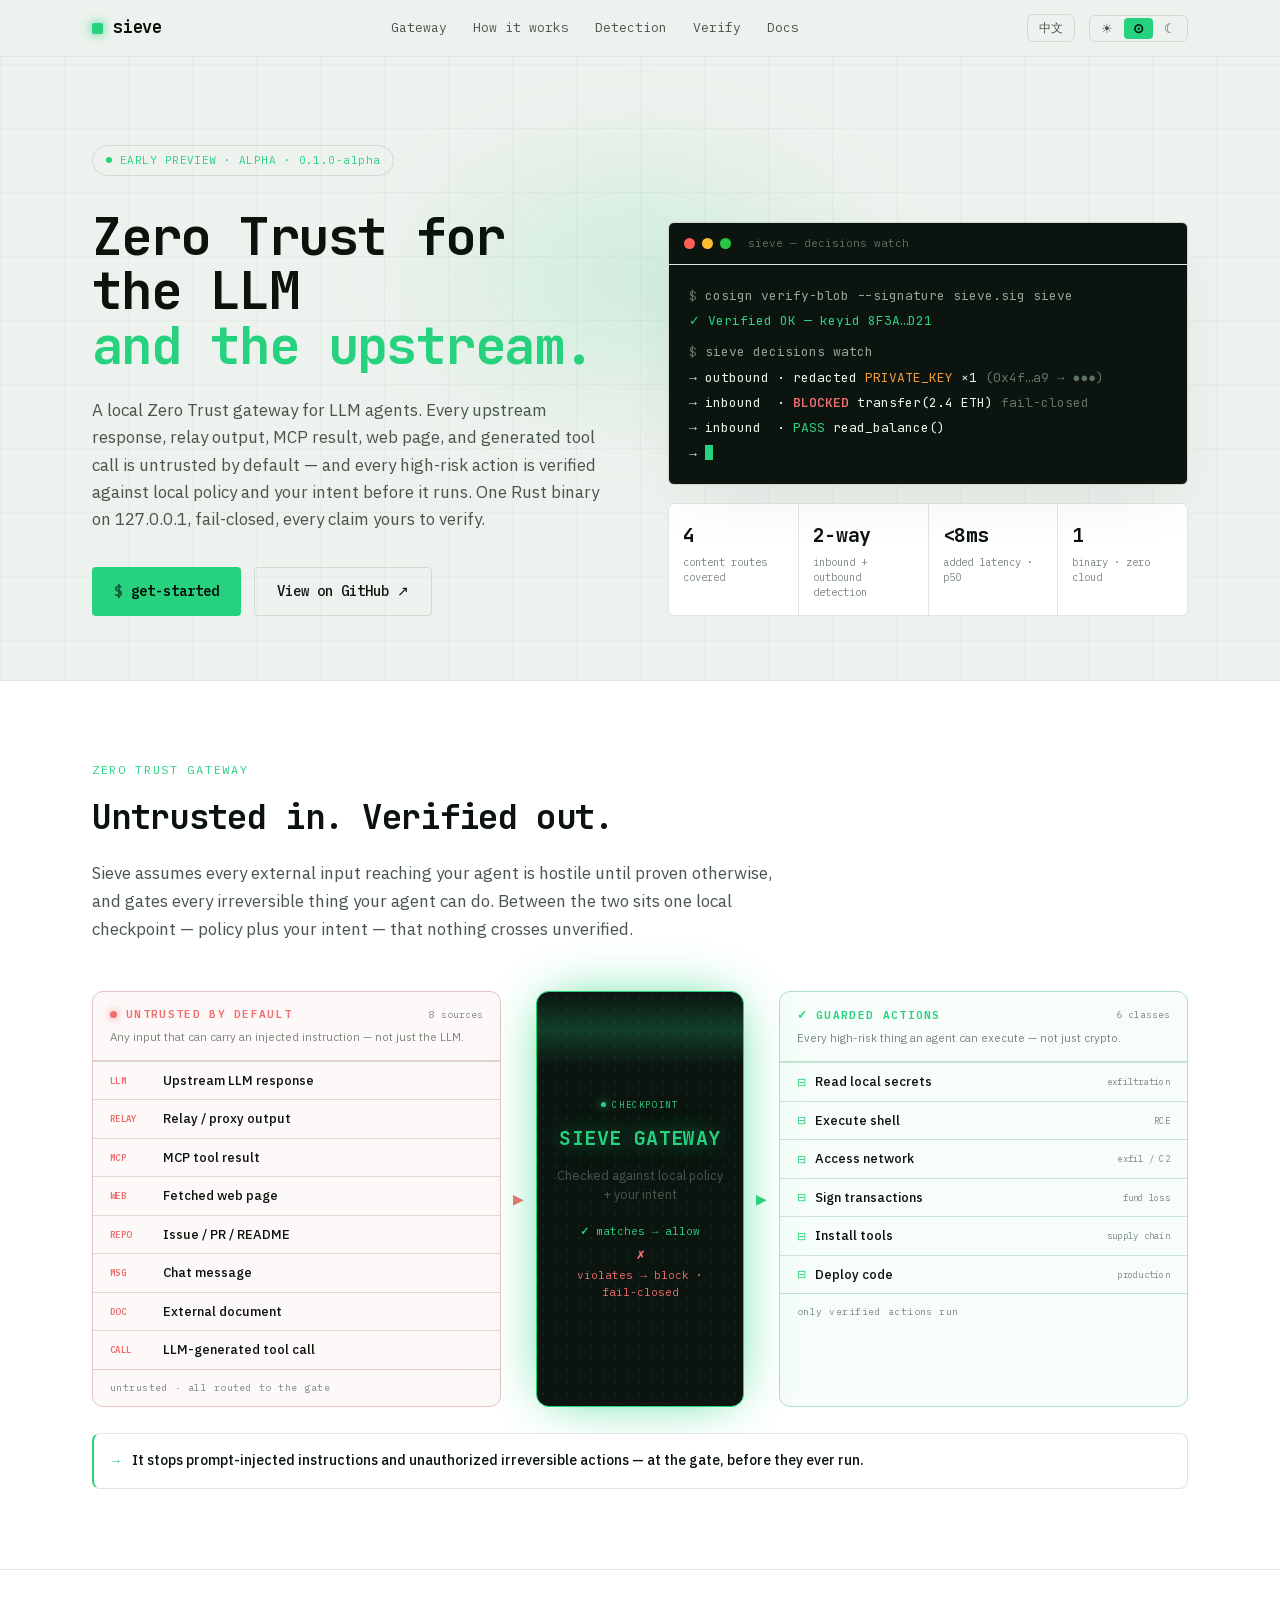
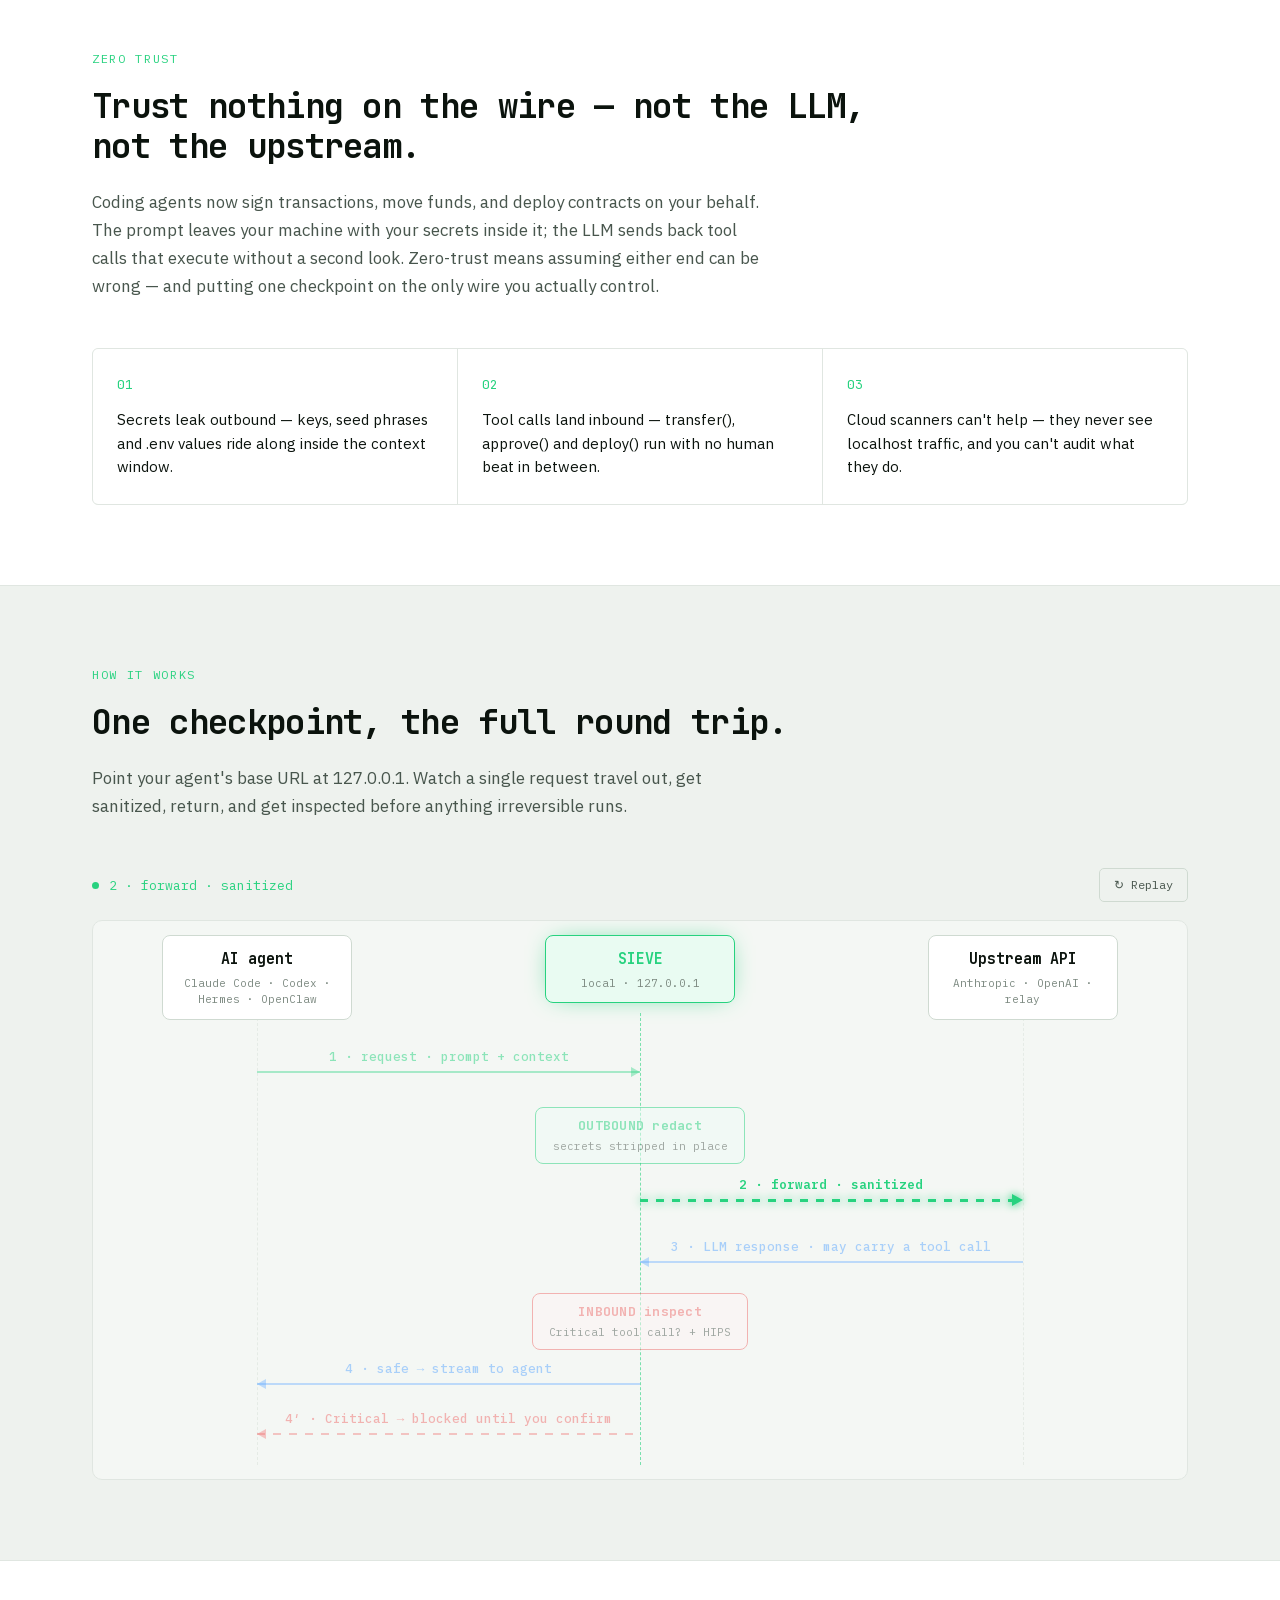
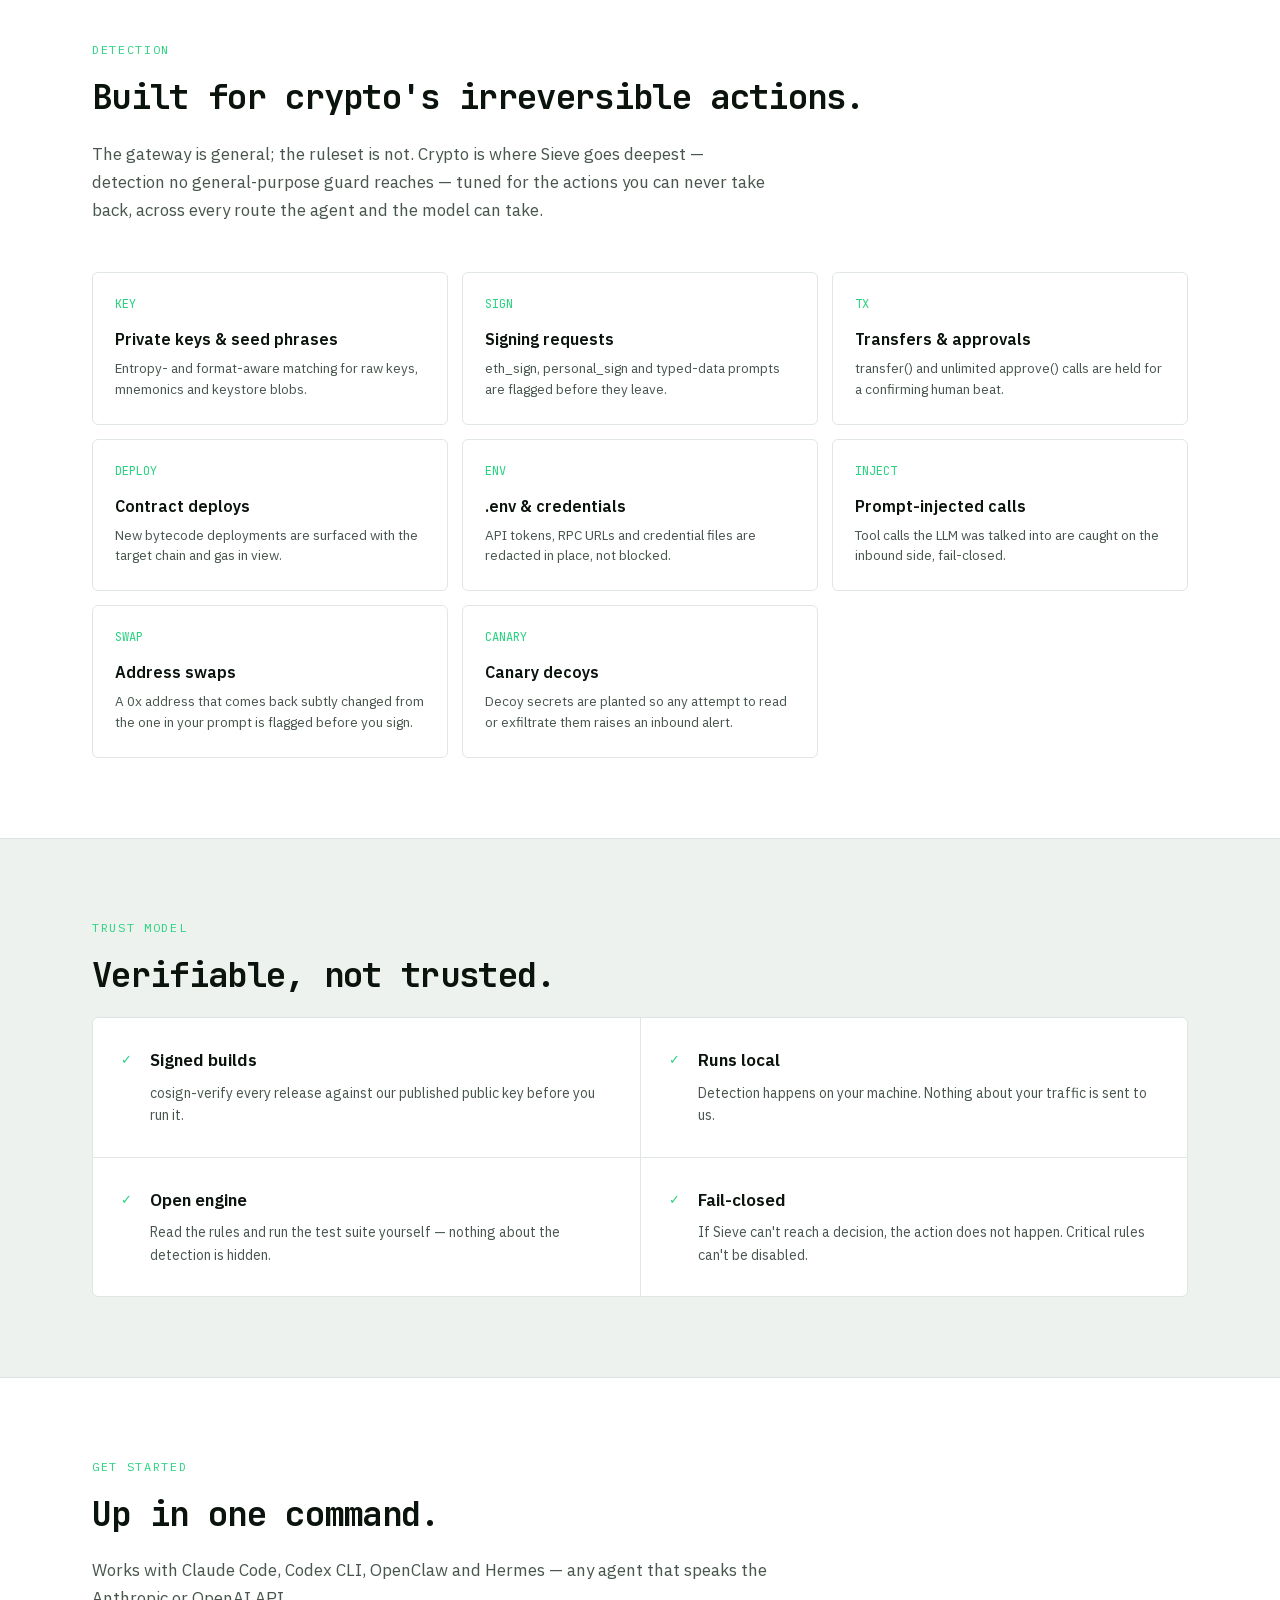
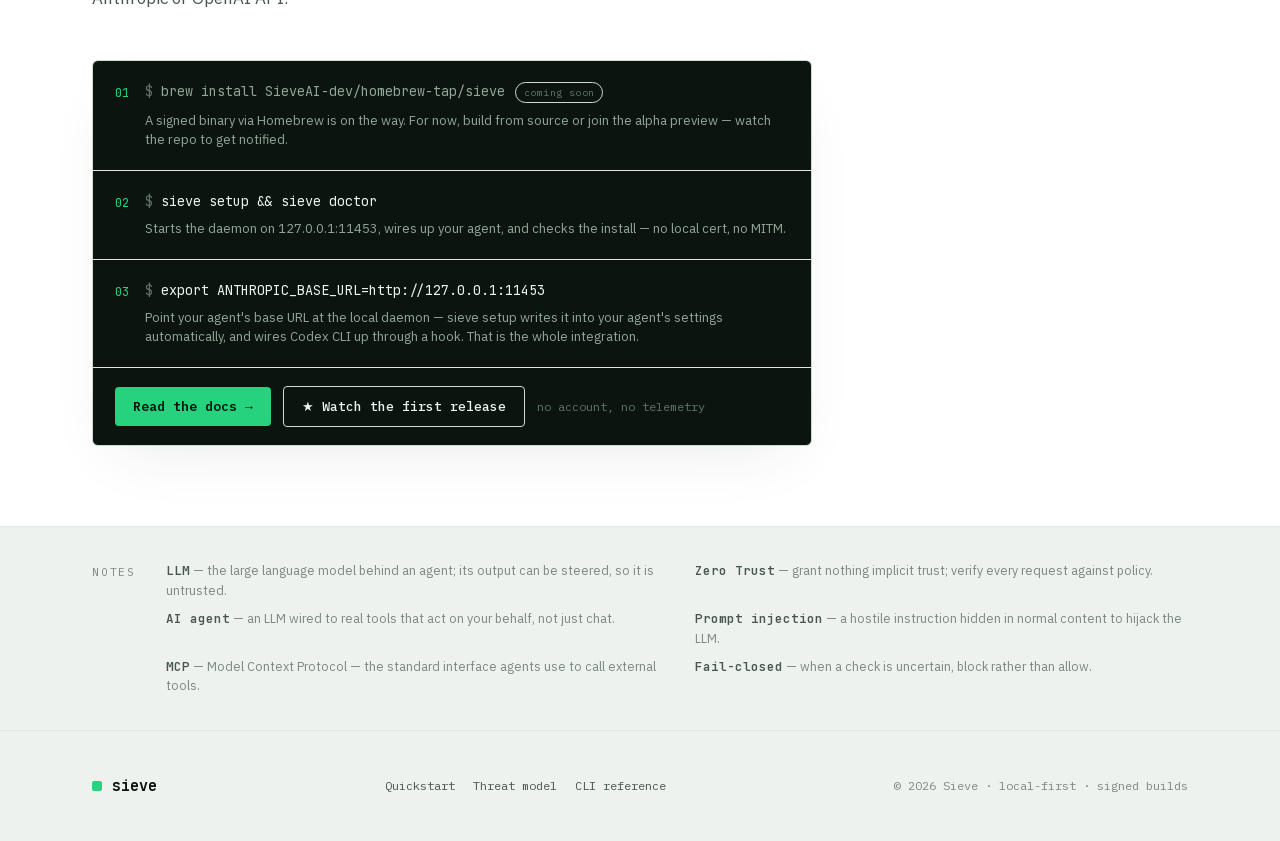
==== commit 8a2793ca: "Merge pull request #3 from SieveAI-dev/feat/seo-overhaul feat(seo): 全站 SEO 改造 — canonical/JSON-LD/og" ====
--- a/index.html
+++ b/index.html
@@ -3,37 +3,63 @@
 <head>
   <meta charset="utf-8">
   <meta name="viewport" content="width=device-width, initial-scale=1">
-  <title>Sieve — Zero Trust for the LLM and the upstream</title>
-  <meta name="description" content="A single Rust binary on 127.0.0.1, wedged between your coding agent and the upstream API: secrets redacted on the way out, dangerous tool calls intercepted on the way in, fail-closed. Every claim is yours to verify.">
-
-  <!-- anti-flash: set data-theme / data-lang from localStorage before CSS paints -->
+  <title>Sieve — Local Security Proxy for AI Coding Agents (Claude Code, Codex)</title>
+  <meta name="description" content="A local-first security gateway for Claude Code and OpenAI-compatible coding agents. One Rust binary on 127.0.0.1: private keys and seed phrases redacted outbound, dangerous tool calls blocked inbound. Fail-closed, zero cloud, open engine.">
+  <link rel="canonical" href="https://sieveai.dev/">
+  <link rel="alternate" hreflang="en" href="https://sieveai.dev/">
+  <link rel="alternate" hreflang="zh-Hans" href="https://sieveai.dev/zh/">
+  <link rel="alternate" hreflang="x-default" href="https://sieveai.dev/">
+
+  <!-- anti-flash: set data-theme from localStorage before CSS paints -->
   <script>
     (function () {
       try {
         var d = document.documentElement;
         d.classList.add('js');
         var th = localStorage.getItem('sieve.theme') || 'system';
-        var lg = localStorage.getItem('sieve.lang') || 'en';
         d.setAttribute('data-theme', th);
-        d.setAttribute('data-lang', lg);
-        d.lang = (lg === 'zh') ? 'zh-CN' : 'en';
       } catch (e) { /* keep markup defaults */ }
     })();
   </script>
 
-  <!-- Open Graph / Twitter (no external image references) -->
+  <!-- Open Graph / Twitter -->
   <meta property="og:type" content="website">
   <meta property="og:site_name" content="Sieve">
-  <meta property="og:url" content="https://sieveai.dev">
-  <meta property="og:title" content="Sieve — Zero Trust for the LLM and the upstream">
-  <meta property="og:description" content="A local Zero Trust gateway for LLM agents. A single Rust binary on 127.0.0.1: untrusted in, verified out, fail-closed. Verifiable, not trusted.">
-  <meta name="twitter:card" content="summary">
-  <meta name="twitter:title" content="Sieve — Zero Trust for the LLM and the upstream">
-  <meta name="twitter:description" content="A local Zero Trust gateway for LLM agents. A single Rust binary on 127.0.0.1: untrusted in, verified out, fail-closed. Verifiable, not trusted.">
-
-  <link rel="icon" type="image/svg+xml" href="data:image/svg+xml,%3Csvg xmlns='http://www.w3.org/2000/svg' viewBox='0 0 16 16'%3E%3Crect width='16' height='16' rx='3' fill='%2327d27f'/%3E%3C/svg%3E">
-  <link rel="stylesheet" href="./assets/style.css">
-  <script defer src="./assets/app.js"></script>
+  <meta property="og:locale" content="en_US">
+  <meta property="og:url" content="https://sieveai.dev/">
+  <meta property="og:title" content="Sieve — Local Security Proxy for AI Coding Agents (Claude Code, Codex)">
+  <meta property="og:description" content="A local-first security gateway for Claude Code and OpenAI-compatible coding agents. One Rust binary on 127.0.0.1: private keys and seed phrases redacted outbound, dangerous tool calls blocked inbound. Fail-closed, zero cloud, open engine.">
+  <meta property="og:image" content="https://sieveai.dev/assets/og.png">
+  <meta property="og:image:width" content="1200">
+  <meta property="og:image:height" content="630">
+  <meta name="twitter:card" content="summary_large_image">
+
+  <script type="application/ld+json">
+  {
+    "@context": "https://schema.org",
+    "@graph": [
+      {
+        "@type": "SoftwareApplication",
+        "name": "Sieve",
+        "url": "https://sieveai.dev/",
+        "operatingSystem": "macOS",
+        "applicationCategory": "SecurityApplication",
+        "offers": { "@type": "Offer", "price": "0", "priceCurrency": "USD" },
+        "downloadUrl": "https://github.com/SieveAI-dev/sieve",
+        "softwareHelp": { "@type": "CreativeWork", "url": "https://sieveai.dev/docs.html" },
+        "description": "Local-first security proxy for AI coding agents: secrets redacted outbound, dangerous tool calls intercepted inbound, fail-closed.",
+        "author": { "@type": "Person", "name": "Doskey Lee" }
+      },
+      { "@type": "WebSite", "name": "Sieve", "url": "https://sieveai.dev/" }
+    ]
+  }
+  </script>
+
+  <link rel="icon" href="/favicon.ico" sizes="48x48">
+  <link rel="icon" type="image/svg+xml" href="/assets/favicon.svg">
+  <link rel="apple-touch-icon" href="/assets/apple-touch-icon.png">
+  <link rel="stylesheet" href="/assets/style.css">
+  <script defer src="/assets/app.js"></script>
 </head>
 <body>
   <div class="bg-grid"></div>
@@ -43,18 +69,19 @@
     <!-- ============ HEADER ============ -->
     <header class="site-header">
       <div class="site-header__inner">
-        <a class="brand" href="index.html">
+        <a class="brand" href="/">
           <span class="brand__dot"></span>sieve
         </a>
         <button class="nav-toggle" type="button" aria-label="Menu" aria-expanded="false">≡</button>
         <nav class="site-nav">
-          <a href="#gateway"><span class="lang-en">Gateway</span><span class="lang-zh">零信任网关</span></a>
-          <a href="#how"><span class="lang-en">How it works</span><span class="lang-zh">工作原理</span></a>
-          <a href="#detect"><span class="lang-en">Detection</span><span class="lang-zh">检测能力</span></a>
-          <a href="#verify"><span class="lang-en">Verify</span><span class="lang-zh">可验证</span></a>
-          <a href="docs.html"><span class="lang-en">Docs</span><span class="lang-zh">文档</span></a>
+          <a href="#gateway"><span class="lang-en">Gateway</span></a>
+          <a href="#how"><span class="lang-en">How it works</span></a>
+          <a href="#detect"><span class="lang-en">Detection</span></a>
+          <a href="#verify"><span class="lang-en">Verify</span></a>
+          <a href="/docs.html"><span class="lang-en">Docs</span></a>
         </nav>
         <div class="header-right">
+          <a class="lang-switch" href="/zh/" lang="zh-Hans">中文</a>
           <div data-controls></div>
         </div>
       </div>
@@ -69,28 +96,28 @@
         <div class="badge">
           <span class="badge__dot"></span>
           <span class="lang-en">EARLY PREVIEW · ALPHA · 0.1.0-alpha</span>
-          <span class="lang-zh">早期预览 · ALPHA · 0.1.0-alpha</span>
+          
         </div>
 
         <div class="hero__main">
           <div class="hero__body">
             <h1 class="hero__title">
               <span class="lang-en">Zero Trust for the LLM<br><span class="hero__title-accent">and the upstream.</span></span>
-              <span class="lang-zh">对大模型、上游，<br><span class="hero__title-accent">零信任。</span></span>
+              
             </h1>
 
             <p class="hero__sub">
               <span class="lang-en">A local Zero Trust gateway for LLM agents. Every upstream response, relay output, MCP result, web page, and generated tool call is untrusted by default — and every high-risk action is verified against local policy and your intent before it runs. One Rust binary on 127.0.0.1, fail-closed, every claim yours to verify.</span>
-              <span class="lang-zh">面向 LLM Agent 的本地零信任安全网关。任何来自上游 LLM、Relay、MCP、网页、Issue、聊天消息、README 或大模型生成的 Tool Call，默认都不可信；在 Agent 执行任何高危动作之前，先在本地按策略与你的意图验证。一个运行在 127.0.0.1 上的 Rust 单二进制，fail-closed，每一条声明你都能自己验证。</span>
+              
             </p>
 
             <div class="cta-row">
               <a class="btn btn--primary" href="#start">
                 <span class="btn__sigil">$</span>
-                <span class="lang-en">get-started</span><span class="lang-zh">开始使用</span>
+                <span class="lang-en">get-started</span>
               </a>
               <a class="btn btn--ghost" href="https://github.com/SieveAI-dev/sieve">
-                <span class="lang-en">View on GitHub ↗</span><span class="lang-zh">在 GitHub 查看 ↗</span>
+                <span class="lang-en">View on GitHub ↗</span>
               </a>
             </div>
           </div>
@@ -120,19 +147,19 @@
             <div class="stats">
               <div class="stat">
                 <div class="stat__v">4</div>
-                <div class="stat__l"><span class="lang-en">content routes covered</span><span class="lang-zh">对等覆盖的内容路由</span></div>
+                <div class="stat__l"><span class="lang-en">content routes covered</span></div>
               </div>
               <div class="stat">
                 <div class="stat__v">2-way</div>
-                <div class="stat__l"><span class="lang-en">inbound + outbound detection</span><span class="lang-zh">入站 + 出站双向检测</span></div>
+                <div class="stat__l"><span class="lang-en">inbound + outbound detection</span></div>
               </div>
               <div class="stat">
                 <div class="stat__v">&lt;8ms</div>
-                <div class="stat__l"><span class="lang-en">added latency · p50</span><span class="lang-zh">新增延迟 · p50</span></div>
+                <div class="stat__l"><span class="lang-en">added latency · p50</span></div>
               </div>
               <div class="stat">
                 <div class="stat__v">1</div>
-                <div class="stat__l"><span class="lang-en">binary · zero cloud</span><span class="lang-zh">个二进制 · 零云端</span></div>
+                <div class="stat__l"><span class="lang-en">binary · zero cloud</span></div>
               </div>
             </div>
           </div>
@@ -142,14 +169,14 @@
       <!-- ============ ZERO TRUST GATEWAY ============ -->
       <section class="section section--alt" id="gateway">
         <div class="section__inner">
-          <div class="kicker reveal"><span class="lang-en">ZERO TRUST GATEWAY</span><span class="lang-zh">零信任网关</span></div>
+          <div class="kicker reveal"><span class="lang-en">ZERO TRUST GATEWAY</span></div>
           <h2 class="h2 reveal">
             <span class="lang-en">Untrusted in. Verified out.</span>
-            <span class="lang-zh">不可信进，验证后出。</span>
+            
           </h2>
           <p class="section__lead reveal">
             <span class="lang-en">Sieve assumes every external input reaching your agent is hostile until proven otherwise, and gates every irreversible thing your agent can do. Between the two sits one local checkpoint — policy plus your intent — that nothing crosses unverified.</span>
-            <span class="lang-zh">Sieve 默认抵达 Agent 的每一个外部输入都是敌意的，直到被证明无害；并为 Agent 能做的每一件不可逆的事设置闸门。两者之间，只有一个本地检查点——策略加你的意图——任何东西未经验证都无法通过。</span>
+            
           </p>
 
           <!-- CONVERGING PIPELINE: untrusted sources ▶ the gate ▶ guarded actions -->
@@ -160,20 +187,20 @@
               <div class="pipe-col__head">
                 <div class="pipe-col__title">
                   <span class="pipe-col__dot"></span>
-                  <span class="pipe-col__label"><span class="lang-en">Untrusted by default</span><span class="lang-zh">默认不可信</span></span>
-                  <span class="pipe-col__count"><span class="lang-en">8 sources</span><span class="lang-zh">8 类来源</span></span>
+                  <span class="pipe-col__label"><span class="lang-en">Untrusted by default</span></span>
+                  <span class="pipe-col__count"><span class="lang-en">8 sources</span></span>
                 </div>
-                <div class="pipe-col__hint"><span class="lang-en">Any input that can carry an injected instruction — not just the LLM.</span><span class="lang-zh">任何可能夹带注入指令的输入——不止是大模型。</span></div>
-              </div>
-              <div class="pipe-row"><span class="pipe-row__c">LLM</span><span class="pipe-row__t"><span class="lang-en">Upstream LLM response</span><span class="lang-zh">上游 LLM 响应</span></span></div>
-              <div class="pipe-row"><span class="pipe-row__c">RELAY</span><span class="pipe-row__t"><span class="lang-en">Relay / proxy output</span><span class="lang-zh">Relay / 中转输出</span></span></div>
-              <div class="pipe-row"><span class="pipe-row__c">MCP</span><span class="pipe-row__t"><span class="lang-en">MCP tool result</span><span class="lang-zh">MCP 工具结果</span></span></div>
-              <div class="pipe-row"><span class="pipe-row__c">WEB</span><span class="pipe-row__t"><span class="lang-en">Fetched web page</span><span class="lang-zh">抓取的网页</span></span></div>
-              <div class="pipe-row"><span class="pipe-row__c">REPO</span><span class="pipe-row__t"><span class="lang-en">Issue / PR / README</span><span class="lang-zh">Issue / PR / README</span></span></div>
-              <div class="pipe-row"><span class="pipe-row__c">MSG</span><span class="pipe-row__t"><span class="lang-en">Chat message</span><span class="lang-zh">聊天消息</span></span></div>
-              <div class="pipe-row"><span class="pipe-row__c">DOC</span><span class="pipe-row__t"><span class="lang-en">External document</span><span class="lang-zh">外部文档</span></span></div>
-              <div class="pipe-row"><span class="pipe-row__c">CALL</span><span class="pipe-row__t"><span class="lang-en">LLM-generated tool call</span><span class="lang-zh">大模型生成的 Tool Call</span></span></div>
-              <div class="pipe-col__flow pipe-col__flow--in"><span class="lang-en">untrusted · all routed to the gate</span><span class="lang-zh">默认不可信 · 全部送入网关</span></div>
+                <div class="pipe-col__hint"><span class="lang-en">Any input that can carry an injected instruction — not just the LLM.</span></div>
+              </div>
+              <div class="pipe-row"><span class="pipe-row__c">LLM</span><span class="pipe-row__t"><span class="lang-en">Upstream LLM response</span></span></div>
+              <div class="pipe-row"><span class="pipe-row__c">RELAY</span><span class="pipe-row__t"><span class="lang-en">Relay / proxy output</span></span></div>
+              <div class="pipe-row"><span class="pipe-row__c">MCP</span><span class="pipe-row__t"><span class="lang-en">MCP tool result</span></span></div>
+              <div class="pipe-row"><span class="pipe-row__c">WEB</span><span class="pipe-row__t"><span class="lang-en">Fetched web page</span></span></div>
+              <div class="pipe-row"><span class="pipe-row__c">REPO</span><span class="pipe-row__t"><span class="lang-en">Issue / PR / README</span></span></div>
+              <div class="pipe-row"><span class="pipe-row__c">MSG</span><span class="pipe-row__t"><span class="lang-en">Chat message</span></span></div>
+              <div class="pipe-row"><span class="pipe-row__c">DOC</span><span class="pipe-row__t"><span class="lang-en">External document</span></span></div>
+              <div class="pipe-row"><span class="pipe-row__c">CALL</span><span class="pipe-row__t"><span class="lang-en">LLM-generated tool call</span></span></div>
+              <div class="pipe-col__flow pipe-col__flow--in"><span class="lang-en">untrusted · all routed to the gate</span></div>
             </div>
 
             <!-- ARROW (in → gate) -->
@@ -185,11 +212,11 @@
               <div class="pipe-gate__scan" aria-hidden="true"></div>
               <div class="pipe-gate__inner">
                 <div class="pipe-gate__checkpoint"><span class="pipe-gate__cp-dot"></span>CHECKPOINT</div>
-                <div class="pipe-gate__name"><span class="lang-en">SIEVE GATEWAY</span><span class="lang-zh">SIEVE 网关</span></div>
-                <div class="pipe-gate__mech"><span class="lang-en">Checked against local policy + your intent</span><span class="lang-zh">按本地策略 + 你的意图逐项校验</span></div>
+                <div class="pipe-gate__name"><span class="lang-en">SIEVE GATEWAY</span></div>
+                <div class="pipe-gate__mech"><span class="lang-en">Checked against local policy + your intent</span></div>
                 <div class="pipe-gate__verdicts">
-                  <span class="pipe-gate__allow"><span class="pipe-gate__mark">✓</span><span class="lang-en">matches → allow</span><span class="lang-zh">符合 → 放行</span></span>
-                  <span class="pipe-gate__block"><span class="pipe-gate__mark">✗</span><span class="lang-en">violates → block · <span style="white-space:nowrap">fail-closed</span></span><span class="lang-zh">违背 → 阻断 · <span style="white-space:nowrap">fail-closed</span></span></span>
+                  <span class="pipe-gate__allow"><span class="pipe-gate__mark">✓</span><span class="lang-en">matches → allow</span></span>
+                  <span class="pipe-gate__block"><span class="pipe-gate__mark">✗</span><span class="lang-en">violates → block · <span style="white-space:nowrap">fail-closed</span></span></span>
                 </div>
               </div>
             </div>
@@ -202,18 +229,18 @@
               <div class="pipe-col__head">
                 <div class="pipe-col__title">
                   <span class="pipe-col__check">✓</span>
-                  <span class="pipe-col__label"><span class="lang-en">Guarded actions</span><span class="lang-zh">受守护的执行</span></span>
-                  <span class="pipe-col__count"><span class="lang-en">6 classes</span><span class="lang-zh">6 类动作</span></span>
+                  <span class="pipe-col__label"><span class="lang-en">Guarded actions</span></span>
+                  <span class="pipe-col__count"><span class="lang-en">6 classes</span></span>
                 </div>
-                <div class="pipe-col__hint"><span class="lang-en">Every high-risk thing an agent can execute — not just crypto.</span><span class="lang-zh">Agent 能执行的一切高危动作——不止 crypto。</span></div>
-              </div>
-              <div class="pipe-row pipe-row--act"><span class="pipe-row__t"><span class="pipe-row__i">⊟</span><span class="lang-en">Read local secrets</span><span class="lang-zh">读取本地密钥</span></span><span class="pipe-row__r"><span class="lang-en">exfiltration</span><span class="lang-zh">数据外泄</span></span></div>
-              <div class="pipe-row pipe-row--act"><span class="pipe-row__t"><span class="pipe-row__i">⊟</span><span class="lang-en">Execute shell</span><span class="lang-zh">执行 Shell</span></span><span class="pipe-row__r">RCE</span></div>
-              <div class="pipe-row pipe-row--act"><span class="pipe-row__t"><span class="pipe-row__i">⊟</span><span class="lang-en">Access network</span><span class="lang-zh">访问网络</span></span><span class="pipe-row__r"><span class="lang-en">exfil / C2</span><span class="lang-zh">外泄 / C2</span></span></div>
-              <div class="pipe-row pipe-row--act"><span class="pipe-row__t"><span class="pipe-row__i">⊟</span><span class="lang-en">Sign transactions</span><span class="lang-zh">签名交易</span></span><span class="pipe-row__r"><span class="lang-en">fund loss</span><span class="lang-zh">资金损失</span></span></div>
-              <div class="pipe-row pipe-row--act"><span class="pipe-row__t"><span class="pipe-row__i">⊟</span><span class="lang-en">Install tools</span><span class="lang-zh">安装工具</span></span><span class="pipe-row__r"><span class="lang-en">supply chain</span><span class="lang-zh">供应链</span></span></div>
-              <div class="pipe-row pipe-row--act"><span class="pipe-row__t"><span class="pipe-row__i">⊟</span><span class="lang-en">Deploy code</span><span class="lang-zh">部署代码</span></span><span class="pipe-row__r"><span class="lang-en">production</span><span class="lang-zh">生产环境</span></span></div>
-              <div class="pipe-col__flow pipe-col__flow--out"><span class="lang-en">only verified actions run</span><span class="lang-zh">仅放行已验证的动作</span></div>
+                <div class="pipe-col__hint"><span class="lang-en">Every high-risk thing an agent can execute — not just crypto.</span></div>
+              </div>
+              <div class="pipe-row pipe-row--act"><span class="pipe-row__t"><span class="pipe-row__i">⊟</span><span class="lang-en">Read local secrets</span></span><span class="pipe-row__r"><span class="lang-en">exfiltration</span></span></div>
+              <div class="pipe-row pipe-row--act"><span class="pipe-row__t"><span class="pipe-row__i">⊟</span><span class="lang-en">Execute shell</span></span><span class="pipe-row__r">RCE</span></div>
+              <div class="pipe-row pipe-row--act"><span class="pipe-row__t"><span class="pipe-row__i">⊟</span><span class="lang-en">Access network</span></span><span class="pipe-row__r"><span class="lang-en">exfil / C2</span></span></div>
+              <div class="pipe-row pipe-row--act"><span class="pipe-row__t"><span class="pipe-row__i">⊟</span><span class="lang-en">Sign transactions</span></span><span class="pipe-row__r"><span class="lang-en">fund loss</span></span></div>
+              <div class="pipe-row pipe-row--act"><span class="pipe-row__t"><span class="pipe-row__i">⊟</span><span class="lang-en">Install tools</span></span><span class="pipe-row__r"><span class="lang-en">supply chain</span></span></div>
+              <div class="pipe-row pipe-row--act"><span class="pipe-row__t"><span class="pipe-row__i">⊟</span><span class="lang-en">Deploy code</span></span><span class="pipe-row__r"><span class="lang-en">production</span></span></div>
+              <div class="pipe-col__flow pipe-col__flow--out"><span class="lang-en">only verified actions run</span></div>
             </div>
 
           </div>
@@ -221,7 +248,7 @@
           <!-- PROBLEM SOLVED -->
           <div class="pipe-problem reveal">
             <span class="pipe-problem__sigil">→</span>
-            <span class="pipe-problem__t"><span class="lang-en">It stops prompt-injected instructions and unauthorized irreversible actions — at the gate, before they ever run.</span><span class="lang-zh">在门口拦下被注入的指令与未经许可的不可逆操作——赶在它们执行之前。</span></span>
+            <span class="pipe-problem__t"><span class="lang-en">It stops prompt-injected instructions and unauthorized irreversible actions — at the gate, before they ever run.</span></span>
           </div>
         </div>
       </section>
@@ -229,27 +256,27 @@
       <!-- ============ PROBLEM ============ -->
       <section class="section section--alt">
         <div class="section__inner">
-          <div class="kicker reveal"><span class="lang-en">ZERO TRUST</span><span class="lang-zh">零信任</span></div>
+          <div class="kicker reveal"><span class="lang-en">ZERO TRUST</span></div>
           <h2 class="h2 reveal">
             <span class="lang-en">Trust nothing on the wire — not the LLM, not the upstream.</span>
-            <span class="lang-zh">链路上谁都不信——不信大模型，也不信上游。</span>
+            
           </h2>
           <p class="section__lead reveal">
             <span class="lang-en">Coding agents now sign transactions, move funds, and deploy contracts on your behalf. The prompt leaves your machine with your secrets inside it; the LLM sends back tool calls that execute without a second look. Zero-trust means assuming either end can be wrong — and putting one checkpoint on the only wire you actually control.</span>
-            <span class="lang-zh">编码 agent 如今会代替你签名交易、转移资金、部署合约。提示词带着你的密钥离开本机；大模型把工具调用发回来，未经第二眼便执行。零信任，意味着假设两端都可能出错——并在你唯一真正掌控的那条链路上，设一个检查点。</span>
+            
           </p>
           <div class="grid-3 reveal">
             <div class="prob">
               <div class="prob__n">01</div>
-              <div class="prob__t"><span class="lang-en">Secrets leak outbound — keys, seed phrases and .env values ride along inside the context window.</span><span class="lang-zh">密钥随出站泄漏——私钥、助记词、.env 值都夹在上下文窗口里一起发出。</span></div>
+              <div class="prob__t"><span class="lang-en">Secrets leak outbound — keys, seed phrases and .env values ride along inside the context window.</span></div>
             </div>
             <div class="prob">
               <div class="prob__n">02</div>
-              <div class="prob__t"><span class="lang-en">Tool calls land inbound — transfer(), approve() and deploy() run with no human beat in between.</span><span class="lang-zh">工具调用随入站落地——transfer()、approve()、deploy() 中间没有任何人为停顿便执行。</span></div>
+              <div class="prob__t"><span class="lang-en">Tool calls land inbound — transfer(), approve() and deploy() run with no human beat in between.</span></div>
             </div>
             <div class="prob">
               <div class="prob__n">03</div>
-              <div class="prob__t"><span class="lang-en">Cloud scanners can't help — they never see localhost traffic, and you can't audit what they do.</span><span class="lang-zh">云端扫描器帮不上——它们看不到 localhost 流量，你也无法审计它们做了什么。</span></div>
+              <div class="prob__t"><span class="lang-en">Cloud scanners can't help — they never see localhost traffic, and you can't audit what they do.</span></div>
             </div>
           </div>
         </div>
@@ -258,14 +285,14 @@
       <!-- ============ HOW IT WORKS — interactive diagram ============ -->
       <section class="section" id="how">
         <div class="section__inner">
-          <div class="kicker reveal"><span class="lang-en">HOW IT WORKS</span><span class="lang-zh">工作原理</span></div>
+          <div class="kicker reveal"><span class="lang-en">HOW IT WORKS</span></div>
           <h2 class="h2 reveal">
             <span class="lang-en">One checkpoint, the full round trip.</span>
-            <span class="lang-zh">一个检查点，完整往返。</span>
+            
           </h2>
           <p class="section__lead reveal">
             <span class="lang-en">Point your agent's base URL at 127.0.0.1. Watch a single request travel out, get sanitized, return, and get inspected before anything irreversible runs.</span>
-            <span class="lang-zh">把 agent 的 base URL 指向 127.0.0.1。看一次请求如何出站、被净化、返回，并在任何不可逆操作执行前被检查。</span>
+            
           </p>
           <div class="reveal" data-how-diagram></div>
         </div>
@@ -274,55 +301,55 @@
       <!-- ============ DETECTION ============ -->
       <section class="section section--alt" id="detect">
         <div class="section__inner">
-          <div class="kicker reveal"><span class="lang-en">DETECTION</span><span class="lang-zh">检测能力</span></div>
+          <div class="kicker reveal"><span class="lang-en">DETECTION</span></div>
           <h2 class="h2 reveal">
             <span class="lang-en">Built for crypto's irreversible actions.</span>
-            <span class="lang-zh">为加密世界中不可逆的操作而生。</span>
+            
           </h2>
           <p class="section__lead reveal">
             <span class="lang-en">The gateway is general; the ruleset is not. Crypto is where Sieve goes deepest — detection no general-purpose guard reaches — tuned for the actions you can never take back, across every route the agent and the model can take.</span>
-            <span class="lang-zh">网关是通用的，规则集却不是。Crypto 是 Sieve 下探最深的地方——通用防护无法企及的检测——专为那些永远无法收回的操作而调校，并在 agent 与模型往来的每一条路由上对等覆盖。</span>
+            
           </p>
           <div class="cards-3">
             <div class="detect reveal">
               <div class="detect__k">KEY</div>
-              <div class="detect__t"><span class="lang-en">Private keys &amp; seed phrases</span><span class="lang-zh">私钥与助记词</span></div>
-              <div class="detect__d"><span class="lang-en">Entropy- and format-aware matching for raw keys, mnemonics and keystore blobs.</span><span class="lang-zh">基于熵值与格式感知，匹配裸私钥、助记词与 keystore 数据。</span></div>
+              <div class="detect__t"><span class="lang-en">Private keys &amp; seed phrases</span></div>
+              <div class="detect__d"><span class="lang-en">Entropy- and format-aware matching for raw keys, mnemonics and keystore blobs.</span></div>
             </div>
             <div class="detect reveal">
               <div class="detect__k">SIGN</div>
-              <div class="detect__t"><span class="lang-en">Signing requests</span><span class="lang-zh">签名请求</span></div>
-              <div class="detect__d"><span class="lang-en">eth_sign, personal_sign and typed-data prompts are flagged before they leave.</span><span class="lang-zh">eth_sign、personal_sign 与类型化数据提示，在离开前即被标记。</span></div>
+              <div class="detect__t"><span class="lang-en">Signing requests</span></div>
+              <div class="detect__d"><span class="lang-en">eth_sign, personal_sign and typed-data prompts are flagged before they leave.</span></div>
             </div>
             <div class="detect reveal">
               <div class="detect__k">TX</div>
-              <div class="detect__t"><span class="lang-en">Transfers &amp; approvals</span><span class="lang-zh">转账与授权</span></div>
-              <div class="detect__d"><span class="lang-en">transfer() and unlimited approve() calls are held for a confirming human beat.</span><span class="lang-zh">transfer() 与无限额 approve() 调用会被暂留，等待一次人为确认。</span></div>
+              <div class="detect__t"><span class="lang-en">Transfers &amp; approvals</span></div>
+              <div class="detect__d"><span class="lang-en">transfer() and unlimited approve() calls are held for a confirming human beat.</span></div>
             </div>
             <div class="detect reveal">
               <div class="detect__k">DEPLOY</div>
-              <div class="detect__t"><span class="lang-en">Contract deploys</span><span class="lang-zh">合约部署</span></div>
-              <div class="detect__d"><span class="lang-en">New bytecode deployments are surfaced with the target chain and gas in view.</span><span class="lang-zh">新字节码的部署会连同目标链与 gas 一并呈现。</span></div>
+              <div class="detect__t"><span class="lang-en">Contract deploys</span></div>
+              <div class="detect__d"><span class="lang-en">New bytecode deployments are surfaced with the target chain and gas in view.</span></div>
             </div>
             <div class="detect reveal">
               <div class="detect__k">ENV</div>
-              <div class="detect__t"><span class="lang-en">.env &amp; credentials</span><span class="lang-zh">.env 与凭据</span></div>
-              <div class="detect__d"><span class="lang-en">API tokens, RPC URLs and credential files are redacted in place, not blocked.</span><span class="lang-zh">API 令牌、RPC 地址与凭据文件就地脱敏，而非直接阻断。</span></div>
+              <div class="detect__t"><span class="lang-en">.env &amp; credentials</span></div>
+              <div class="detect__d"><span class="lang-en">API tokens, RPC URLs and credential files are redacted in place, not blocked.</span></div>
             </div>
             <div class="detect reveal">
               <div class="detect__k">INJECT</div>
-              <div class="detect__t"><span class="lang-en">Prompt-injected calls</span><span class="lang-zh">注入式调用</span></div>
-              <div class="detect__d"><span class="lang-en">Tool calls the LLM was talked into are caught on the inbound side, fail-closed.</span><span class="lang-zh">大模型被诱导发出的工具调用，在入站侧被捕获，fail-closed。</span></div>
+              <div class="detect__t"><span class="lang-en">Prompt-injected calls</span></div>
+              <div class="detect__d"><span class="lang-en">Tool calls the LLM was talked into are caught on the inbound side, fail-closed.</span></div>
             </div>
             <div class="detect reveal">
               <div class="detect__k">SWAP</div>
-              <div class="detect__t"><span class="lang-en">Address swaps</span><span class="lang-zh">地址替换</span></div>
-              <div class="detect__d"><span class="lang-en">A 0x address that comes back subtly changed from the one in your prompt is flagged before you sign.</span><span class="lang-zh">回传的 0x 地址若与你提示词里的那个有细微出入，会在你签名前被标记。</span></div>
+              <div class="detect__t"><span class="lang-en">Address swaps</span></div>
+              <div class="detect__d"><span class="lang-en">A 0x address that comes back subtly changed from the one in your prompt is flagged before you sign.</span></div>
             </div>
             <div class="detect reveal">
               <div class="detect__k">CANARY</div>
-              <div class="detect__t"><span class="lang-en">Canary decoys</span><span class="lang-zh">诱饵告警</span></div>
-              <div class="detect__d"><span class="lang-en">Decoy secrets are planted so any attempt to read or exfiltrate them raises an inbound alert.</span><span class="lang-zh">布放的诱饵凭据一旦被读取或外泄，立即触发入站告警。</span></div>
+              <div class="detect__t"><span class="lang-en">Canary decoys</span></div>
+              <div class="detect__d"><span class="lang-en">Decoy secrets are planted so any attempt to read or exfiltrate them raises an inbound alert.</span></div>
             </div>
           </div>
         </div>
@@ -331,38 +358,38 @@
       <!-- ============ VERIFY ============ -->
       <section class="section" id="verify">
         <div class="section__inner">
-          <div class="kicker reveal"><span class="lang-en">TRUST MODEL</span><span class="lang-zh">信任模型</span></div>
+          <div class="kicker reveal"><span class="lang-en">TRUST MODEL</span></div>
           <h2 class="h2 reveal">
             <span class="lang-en">Verifiable, not trusted.</span>
-            <span class="lang-zh">可验证，而非仅仅信任。</span>
+            
           </h2>
           <div class="grid-2 reveal">
             <div class="verify">
               <div class="verify__n">✓</div>
               <div>
-                <div class="verify__t"><span class="lang-en">Signed builds</span><span class="lang-zh">签名构建</span></div>
-                <div class="verify__d"><span class="lang-en">cosign-verify every release against our published public key before you run it.</span><span class="lang-zh">在运行前，用我们公布的公钥对每个版本执行 cosign-verify。</span></div>
+                <div class="verify__t"><span class="lang-en">Signed builds</span></div>
+                <div class="verify__d"><span class="lang-en">cosign-verify every release against our published public key before you run it.</span></div>
               </div>
             </div>
             <div class="verify">
               <div class="verify__n">✓</div>
               <div>
-                <div class="verify__t"><span class="lang-en">Runs local</span><span class="lang-zh">本地运行</span></div>
-                <div class="verify__d"><span class="lang-en">Detection happens on your machine. Nothing about your traffic is sent to us.</span><span class="lang-zh">检测在你的机器上完成。你的流量不会有任何内容被发送给我们。</span></div>
+                <div class="verify__t"><span class="lang-en">Runs local</span></div>
+                <div class="verify__d"><span class="lang-en">Detection happens on your machine. Nothing about your traffic is sent to us.</span></div>
               </div>
             </div>
             <div class="verify">
               <div class="verify__n">✓</div>
               <div>
-                <div class="verify__t"><span class="lang-en">Open engine</span><span class="lang-zh">开放引擎</span></div>
-                <div class="verify__d"><span class="lang-en">Read the rules and run the test suite yourself — nothing about the detection is hidden.</span><span class="lang-zh">阅读规则、运行测试套件，检测逻辑无任何隐藏。</span></div>
+                <div class="verify__t"><span class="lang-en">Open engine</span></div>
+                <div class="verify__d"><span class="lang-en">Read the rules and run the test suite yourself — nothing about the detection is hidden.</span></div>
               </div>
             </div>
             <div class="verify">
               <div class="verify__n">✓</div>
               <div>
-                <div class="verify__t"><span class="lang-en">Fail-closed</span><span class="lang-zh">Fail-closed</span></div>
-                <div class="verify__d"><span class="lang-en">If Sieve can't reach a decision, the action does not happen. Critical rules can't be disabled.</span><span class="lang-zh">Sieve 无法做出判断时，该操作就不会发生。Critical 规则无法被关闭。</span></div>
+                <div class="verify__t"><span class="lang-en">Fail-closed</span></div>
+                <div class="verify__d"><span class="lang-en">If Sieve can't reach a decision, the action does not happen. Critical rules can't be disabled.</span></div>
               </div>
             </div>
           </div>
@@ -372,41 +399,45 @@
       <!-- ============ GET STARTED ============ -->
       <section class="section section--alt" id="start">
         <div class="section__inner">
-          <div class="kicker reveal"><span class="lang-en">GET STARTED</span><span class="lang-zh">开始使用</span></div>
+          <div class="kicker reveal"><span class="lang-en">GET STARTED</span></div>
           <h2 class="h2 reveal">
             <span class="lang-en">Up in one command.</span>
-            <span class="lang-zh">一条命令即可启动。</span>
+            
           </h2>
+          <p class="section__lead reveal">
+            <span class="lang-en">Works with Claude Code, Codex CLI, OpenClaw and Hermes — any agent that speaks the Anthropic or OpenAI API.</span>
+            
+          </p>
           <div class="steps reveal">
             <div class="step">
               <div class="step__n">01</div>
               <div class="step__main">
-                <div class="step__cmd step__cmd--soon"><span class="t-prompt">$ </span>brew install SieveAI-dev/homebrew-tap/sieve<span class="step__soon"><span class="lang-en">coming soon</span><span class="lang-zh">即将上线</span></span></div>
-                <div class="step__note"><span class="lang-en">A signed binary via Homebrew is on the way. For now, build from source or join the alpha preview — watch the repo to get notified.</span><span class="lang-zh">经 Homebrew 分发的签名二进制即将提供。当前可从源码自编译或加入 alpha 预览 —— 关注仓库即可第一时间收到通知。</span></div>
+                <div class="step__cmd step__cmd--soon"><span class="t-prompt">$ </span>brew install SieveAI-dev/homebrew-tap/sieve<span class="step__soon"><span class="lang-en">coming soon</span></span></div>
+                <div class="step__note"><span class="lang-en">A signed binary via Homebrew is on the way. For now, build from source or join the alpha preview — watch the repo to get notified.</span></div>
               </div>
             </div>
             <div class="step">
               <div class="step__n">02</div>
               <div class="step__main">
                 <div class="step__cmd"><span class="t-prompt">$ </span>sieve setup &amp;&amp; sieve doctor</div>
-                <div class="step__note"><span class="lang-en">Starts the daemon on 127.0.0.1:11453, wires up your agent, and checks the install — no local cert, no MITM.</span><span class="lang-zh">在 127.0.0.1:11453 启动 daemon、接好你的 agent，并体检安装 —— 不装本地证书、不做 MITM。</span></div>
+                <div class="step__note"><span class="lang-en">Starts the daemon on 127.0.0.1:11453, wires up your agent, and checks the install — no local cert, no MITM.</span></div>
               </div>
             </div>
             <div class="step">
               <div class="step__n">03</div>
               <div class="step__main">
                 <div class="step__cmd"><span class="t-prompt">$ </span>export ANTHROPIC_BASE_URL=http://127.0.0.1:11453</div>
-                <div class="step__note"><span class="lang-en">Point your agent's base URL at the local daemon. Claude Code, OpenClaw, Hermes and Codex CLI all work the same way. That is the whole integration.</span><span class="lang-zh">把 agent 的 base URL 指向本地 daemon。Claude Code、OpenClaw、Hermes、Codex CLI 接法一致。集成到此为止。</span></div>
+                <div class="step__note"><span class="lang-en">Point your agent's base URL at the local daemon — sieve setup writes it into your agent's settings automatically, and wires Codex CLI up through a hook. That is the whole integration.</span></div>
               </div>
             </div>
             <div class="steps__foot">
-              <a class="btn btn--primary" href="docs.html" style="padding:10px 18px; font-size:13px;">
-                <span class="lang-en">Read the docs →</span><span class="lang-zh">阅读文档 →</span>
+              <a class="btn btn--primary" href="/docs.html" style="padding:10px 18px; font-size:13px;">
+                <span class="lang-en">Read the docs →</span>
               </a>
               <a class="btn btn--ghost" href="https://github.com/SieveAI-dev/sieve" target="_blank" rel="noopener" style="padding:10px 18px; font-size:13px; color:var(--tt);">
-                <span class="lang-en">★ Watch the first release</span><span class="lang-zh">★ 关注首个发布</span>
+                <span class="lang-en">★ Watch the first release</span>
               </a>
-              <span class="steps__foot-note"><span class="lang-en">no account, no telemetry</span><span class="lang-zh">无需账号，无遥测</span></span>
+              <span class="steps__foot-note"><span class="lang-en">no account, no telemetry</span></span>
             </div>
           </div>
         </div>
@@ -416,37 +447,37 @@
       <section class="section" id="glossary">
         <div class="section__inner">
           <div class="gloss">
-            <div class="gloss__kicker"><span class="lang-en">NOTES</span><span class="lang-zh">注释</span></div>
+            <div class="gloss__kicker"><span class="lang-en">NOTES</span></div>
             <div class="gloss__grid">
               <div class="gloss__item">
                 <span class="gloss__term">LLM</span>
                 <span class="gloss__sep"> — </span>
-                <span class="gloss__def"><span class="lang-en">the large language model behind an agent; its output can be steered, so it is untrusted.</span><span class="lang-zh">agent 背后的大语言模型；输出会被左右，故视为不可信。</span></span>
+                <span class="gloss__def"><span class="lang-en">the large language model behind an agent; its output can be steered, so it is untrusted.</span></span>
               </div>
               <div class="gloss__item">
-                <span class="gloss__term"><span class="lang-en">Zero Trust</span><span class="lang-zh">零信任 (Zero Trust)</span></span>
+                <span class="gloss__term"><span class="lang-en">Zero Trust</span></span>
                 <span class="gloss__sep"> — </span>
-                <span class="gloss__def"><span class="lang-en">grant nothing implicit trust; verify every request against policy.</span><span class="lang-zh">不给任何主体默认信任，按策略逐一验证每个请求。</span></span>
+                <span class="gloss__def"><span class="lang-en">grant nothing implicit trust; verify every request against policy.</span></span>
               </div>
               <div class="gloss__item">
                 <span class="gloss__term">AI agent</span>
                 <span class="gloss__sep"> — </span>
-                <span class="gloss__def"><span class="lang-en">an LLM wired to real tools that act on your behalf, not just chat.</span><span class="lang-zh">接上真实工具、能代你行动的大模型，而非只会聊天。</span></span>
+                <span class="gloss__def"><span class="lang-en">an LLM wired to real tools that act on your behalf, not just chat.</span></span>
               </div>
               <div class="gloss__item">
-                <span class="gloss__term"><span class="lang-en">Prompt injection</span><span class="lang-zh">提示词注入</span></span>
+                <span class="gloss__term"><span class="lang-en">Prompt injection</span></span>
                 <span class="gloss__sep"> — </span>
-                <span class="gloss__def"><span class="lang-en">a hostile instruction hidden in normal content to hijack the LLM.</span><span class="lang-zh">藏进正常内容里的敌意指令，用来劫持大模型。</span></span>
+                <span class="gloss__def"><span class="lang-en">a hostile instruction hidden in normal content to hijack the LLM.</span></span>
               </div>
               <div class="gloss__item">
                 <span class="gloss__term">MCP</span>
                 <span class="gloss__sep"> — </span>
-                <span class="gloss__def"><span class="lang-en">Model Context Protocol — the standard interface agents use to call external tools.</span><span class="lang-zh">模型上下文协议；agent 调用外部工具的标准接口。</span></span>
+                <span class="gloss__def"><span class="lang-en">Model Context Protocol — the standard interface agents use to call external tools.</span></span>
               </div>
               <div class="gloss__item">
                 <span class="gloss__term">Fail-closed</span>
                 <span class="gloss__sep"> — </span>
-                <span class="gloss__def"><span class="lang-en">when a check is uncertain, block rather than allow.</span><span class="lang-zh">校验不确定时一律阻断，而非放行。</span></span>
+                <span class="gloss__def"><span class="lang-en">when a check is uncertain, block rather than allow.</span></span>
               </div>
             </div>
           </div>
@@ -457,12 +488,17 @@
     <!-- ============ FOOTER ============ -->
     <footer class="site-footer">
       <div class="site-footer__inner">
-        <a class="site-footer__brand" href="index.html">
+        <a class="site-footer__brand" href="/">
           <span class="brand__dot"></span>sieve
         </a>
+        <nav class="site-footer__nav" aria-label="Documentation">
+          <a href="/docs/quickstart.html"><span class="lang-en">Quickstart</span></a>
+          <a href="/docs/threat-model.html"><span class="lang-en">Threat model</span></a>
+          <a href="/docs/cli.html"><span class="lang-en">CLI reference</span></a>
+        </nav>
         <div class="site-footer__meta">
           <span class="lang-en">© 2026 Sieve · local-first · signed builds</span>
-          <span class="lang-zh">© 2026 Sieve · 本地优先 · 签名构建</span>
+          
         </div>
       </div>
     </footer>
